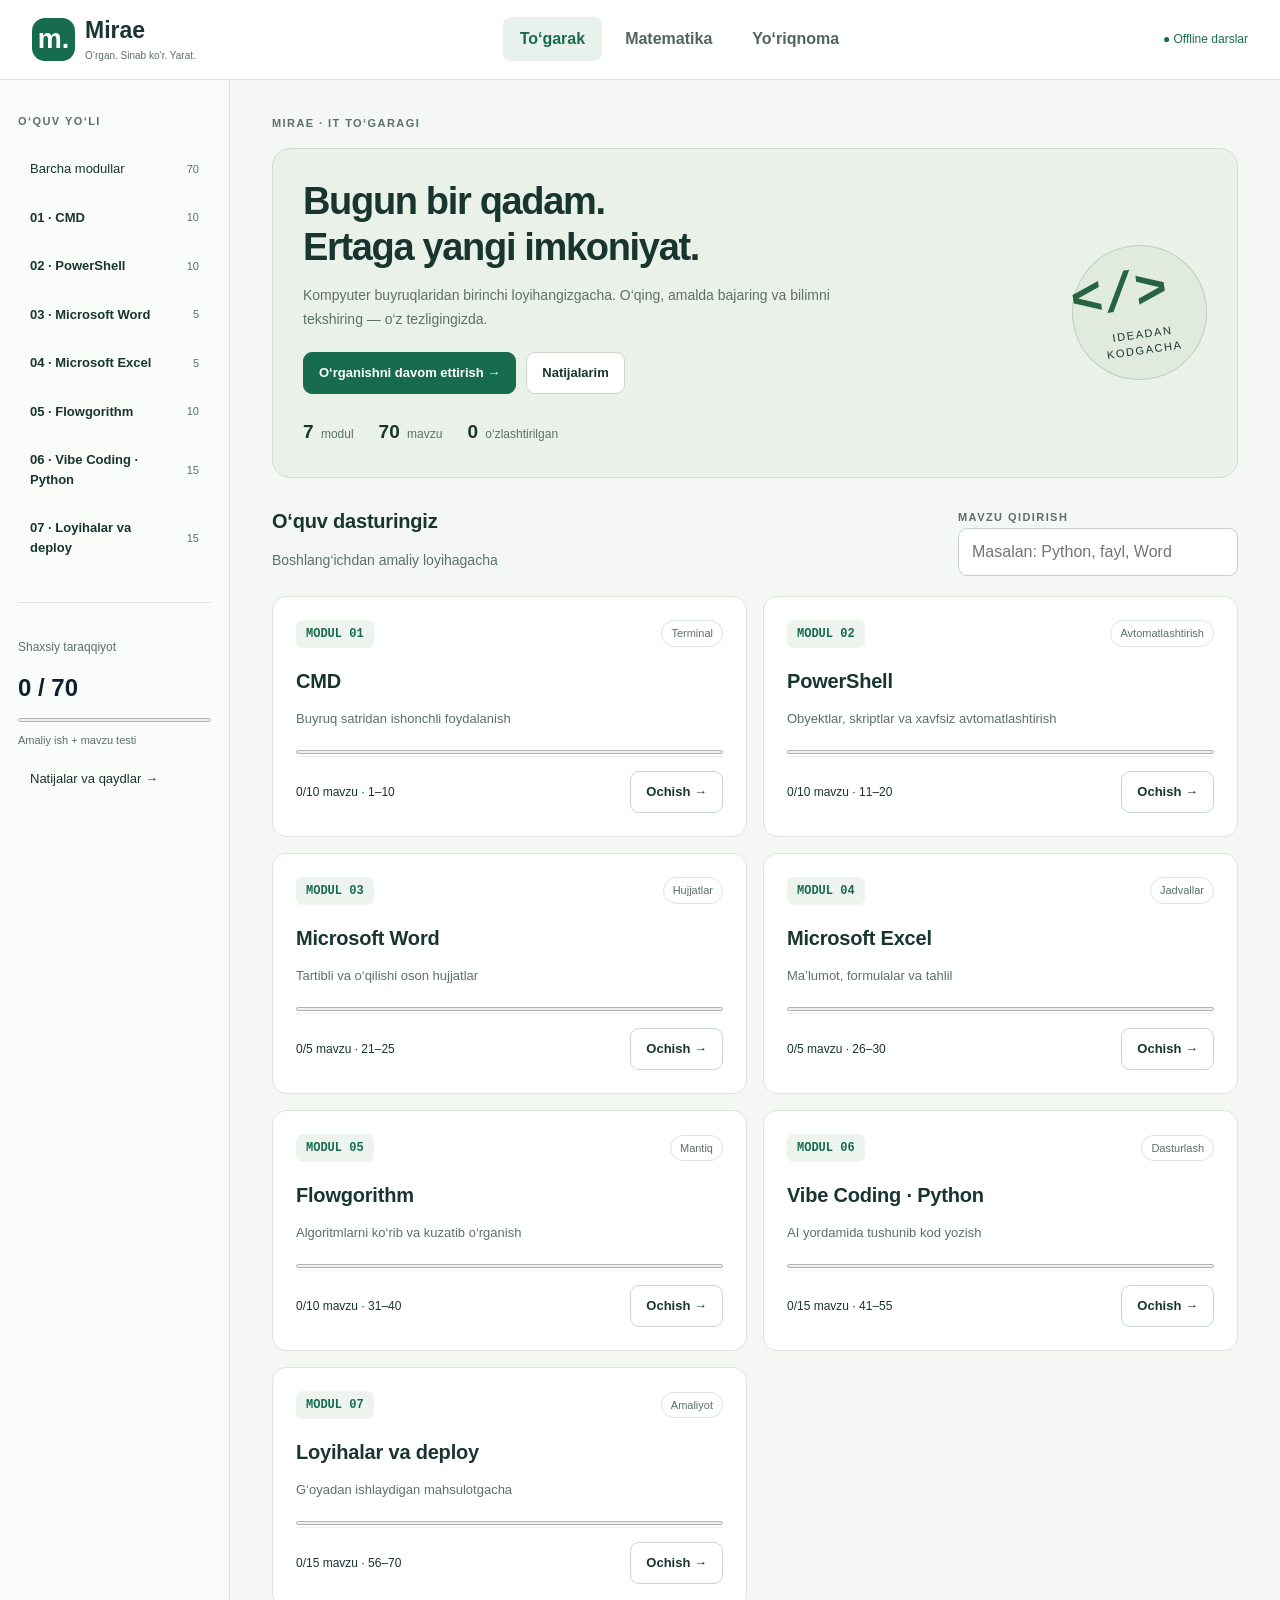
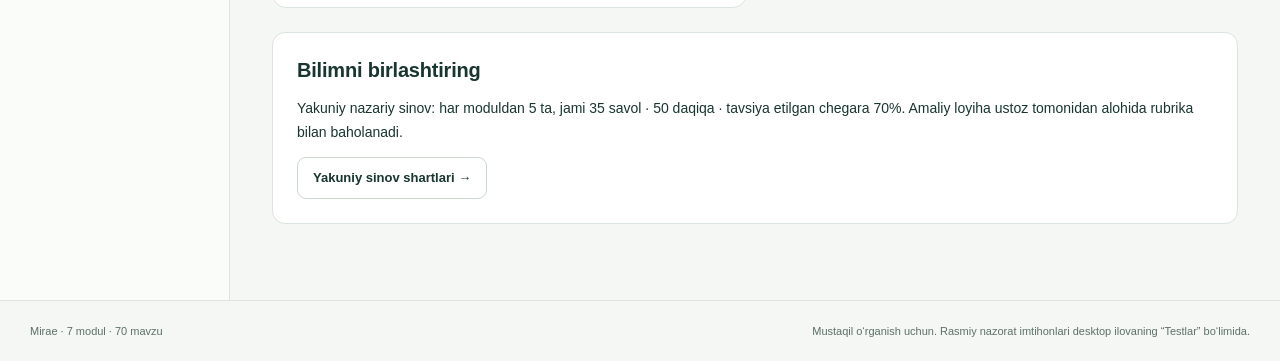
==== src/ClassroomGuard.StudentShell/Learning/index.html @ 26e85088 "Initial import of ClassroomGuard (Togarak full source) + Windows CI build - .NET 8 solution: Agent (" ====
<!DOCTYPE html>
<html lang="uz">
<head>
<meta charset="UTF-8">
<meta name="viewport" content="width=device-width, initial-scale=1.0">
<title>Mirae · To‘garak va matematika</title>



<style>
:root{
  --canvas:#eaeef4; --panel:#ffffff; --ink:#0f1f33; --ink-soft:#43566e; --ink-faint:#8595a8;
  --line:#dbe2ec; --line-strong:#c3cddb;
  --primary:#2b5cff; --primary-ink:#1c46cc; --primary-tint:#eaf0ff;
  --code:#0d9488; --code-tint:#e6f7f5;
  --ok:#12a150; --ok-tint:#e5f7ec; --bad:#e5484d; --bad-tint:#fdecec;
  --warn:#e0900a; --flag:#f5a623;
  --radius:16px; --radius-sm:10px;
  --shadow:0 1px 2px rgba(15,31,51,.05),0 8px 28px rgba(15,31,51,.07);
  --shadow-lift:0 12px 40px rgba(15,31,51,.14);
}
*{box-sizing:border-box}
html,body{margin:0;padding:0}
body{
  background:radial-gradient(1200px 500px at 88% -8%,#f4f7ff 0,transparent 60%),var(--canvas);
  color:var(--ink); font-family:'Inter',system-ui,-apple-system,sans-serif;
  font-size:16px; line-height:1.5; -webkit-font-smoothing:antialiased; min-height:100vh;
}
.mono{font-family:'IBM Plex Mono',ui-monospace,monospace}
h1,h2,h3{font-family:'Space Grotesk','Inter',sans-serif;margin:0;letter-spacing:-.01em}
button{font-family:inherit;cursor:pointer;border:none;background:none}
button:focus-visible,input:focus-visible,[tabindex]:focus-visible{outline:3px solid var(--primary);outline-offset:2px;border-radius:6px}
.screen{display:none}
.screen.active{display:block;animation:rise .4s ease}
@keyframes rise{from{opacity:0;transform:translateY(10px)}to{opacity:1;transform:none}}
@media (prefers-reduced-motion:reduce){*{animation:none!important;transition:none!important}}

.frac{display:inline-flex;flex-direction:column;align-items:center;vertical-align:middle;margin:0 3px;font-family:'IBM Plex Mono',ui-monospace,monospace;font-weight:600;line-height:1.05;font-size:1.05em}
.frac .num,.frac .den{padding:1px 6px;text-align:center;min-width:1.2em}
.frac .bar{display:block;width:100%;height:2px;background:currentColor;border-radius:1px;margin:1px 0}
.mixed{display:inline-flex;align-items:center;gap:3px;vertical-align:middle;margin:0 2px;font-family:'IBM Plex Mono',ui-monospace,monospace;font-weight:600}
.mixed .whole{font-size:1.15em;line-height:1;padding-bottom:2px}
.mixed .frac{font-size:0.92em;margin:0}
.qbody .frac,.opt .frac,.rev-q .frac,.tagans .frac{color:var(--ink)}
.opt .frac{font-size:1.08em}
.qbody{font-size:17.5px;line-height:1.75}
.qbody p{margin:0 0 14px}

.info-wrap{min-height:100vh;display:grid;place-items:center;padding:28px 20px}
.info-card{width:min(560px,100%);background:var(--panel);border:1px solid var(--line);border-radius:var(--radius);box-shadow:var(--shadow);overflow:hidden}
.info-top{padding:30px 34px 22px;border-bottom:1px solid var(--line);position:relative;background:linear-gradient(180deg,#fbfcff,#fff)}
.brandline{display:flex;align-items:center;gap:10px;color:var(--code);font-weight:600;font-size:12.5px;letter-spacing:.14em;text-transform:uppercase;margin-bottom:14px}
.dot{width:9px;height:9px;border-radius:50%;background:var(--ok);box-shadow:0 0 0 4px var(--ok-tint);animation:pulse 2.4s infinite}
@keyframes pulse{0%,100%{opacity:1}50%{opacity:.45}}
.info-top h1{font-size:26px;line-height:1.2}
.info-top p{color:var(--ink-soft);margin:.5rem 0 0;font-size:15px}
.bitstrip{position:absolute;right:22px;top:26px;font-size:11px;color:var(--line-strong);letter-spacing:.18em;transform:rotate(90deg);transform-origin:right top}
.info-body{padding:26px 34px 32px}
.rules{display:grid;grid-template-columns:1fr 1fr;gap:12px;margin-bottom:26px}
.rule{background:#f7f9fc;border:1px solid var(--line);border-radius:var(--radius-sm);padding:12px 14px}
.rule b{display:block;font-family:'Space Grotesk';font-size:20px;line-height:1.1}
.rule span{font-size:12.5px;color:var(--ink-soft)}
.field{margin-bottom:16px}
.field label{display:block;font-size:13px;font-weight:600;color:var(--ink-soft);margin-bottom:7px}
.field input{width:100%;padding:13px 15px;border:1.5px solid var(--line-strong);border-radius:var(--radius-sm);font-size:16px;color:var(--ink);background:#fff;transition:border-color .15s,box-shadow .15s}
.field input:focus{border-color:var(--primary);box-shadow:0 0 0 4px var(--primary-tint);outline:none}
.field.two{display:grid;grid-template-columns:1fr 1fr;gap:14px}
.err{color:var(--bad);font-size:13px;margin:2px 0 10px;min-height:0}
.btn{display:inline-flex;align-items:center;justify-content:center;gap:9px;font-weight:600;font-size:16px;padding:14px 22px;border-radius:var(--radius-sm);transition:transform .14s cubic-bezier(.22,1,.36,1),box-shadow .22s ease,background .2s ease,border-color .2s ease,color .2s ease}
.btn:hover{transform:translateY(-1.5px)}
.btn:active{transform:translateY(0) scale(.985)}
.btn-primary{background:var(--primary);color:#fff;width:100%;box-shadow:0 8px 20px rgba(43,92,255,.28)}
.btn-primary:hover{background:var(--primary-ink)}
.btn-ghost{background:#fff;border:1.5px solid var(--line-strong);color:var(--ink)}
.btn-ghost:hover{border-color:var(--primary);color:var(--primary)}
.btn-ok{background:var(--ok);color:#fff}
.btn-ok:hover{filter:brightness(.95)}

.exam-head{position:sticky;top:0;z-index:40;background:rgba(255,255,255,.86);backdrop-filter:blur(12px);border-bottom:1px solid var(--line);padding:11px 22px;display:flex;align-items:center;gap:18px;flex-wrap:wrap}
.station{display:flex;align-items:center;gap:11px}
.station-badge{font-family:'Space Grotesk';font-weight:700;font-size:15px;color:var(--ink);background:#fff;border:1.5px solid var(--line-strong);border-radius:10px;padding:6px 11px;letter-spacing:.02em}
.station-badge small{display:block;font-size:9px;letter-spacing:.16em;color:var(--ink-faint);font-weight:600}
.head-title{font-size:14.5px;font-weight:700}
.head-title small{display:block;font-weight:500;color:var(--ink-faint);font-size:11.5px;letter-spacing:.04em}
.head-spacer{flex:1}
.cand{text-align:right;font-size:13px;line-height:1.25}
.cand b{font-size:14px}
.cand span{color:var(--ink-faint);font-size:11.5px}
.timer{display:flex;align-items:center;gap:9px;background:#fff;border:1.5px solid var(--line-strong);padding:8px 14px;border-radius:10px;font-family:'IBM Plex Mono';font-weight:600;font-size:18px;letter-spacing:.02em;min-width:118px;justify-content:center}
.timer svg{width:16px;height:16px}
.timer.warn{border-color:var(--warn);color:var(--warn);background:#fffaf0}
.timer.crit{border-color:var(--bad);color:var(--bad);background:var(--bad-tint);animation:blink 1s steps(2) infinite}
@keyframes blink{50%{opacity:.6}}

.exam-main{max-width:1180px;margin:0 auto;padding:22px;display:grid;grid-template-columns:minmax(200px, 230px) minmax(0, 1fr);gap:20px;align-items:start}
.palette{position:sticky;top:78px;background:var(--panel);border:1px solid var(--line);border-radius:var(--radius);box-shadow:var(--shadow);padding:14px;max-height:calc(100vh - 100px);overflow-y:auto;overflow-x:hidden;z-index:5;min-width:0;width:100%;box-sizing:border-box}
.palette h3{font-size:12px;text-transform:uppercase;letter-spacing:.12em;color:var(--ink-faint);margin-bottom:12px}
.palette-grab{display:none}
.palette-head{display:none}
.pal-close{display:none}
.pal-backdrop{position:fixed;inset:0;z-index:58;background:rgba(15,31,51,.42);opacity:0;pointer-events:none;transition:opacity .28s ease}
.pal-backdrop.show{opacity:1;pointer-events:auto}
.progress{height:7px;background:#eef2f8;border-radius:6px;overflow:hidden;margin-bottom:6px}
.progress i{display:block;height:100%;background:linear-gradient(90deg,var(--primary),#5b82ff);width:0;border-radius:6px;transition:width .35s}
.progress-lbl{font-size:12px;color:var(--ink-soft);margin-bottom:14px;display:flex;justify-content:space-between}
.pgrid{display:grid;grid-template-columns:repeat(5,1fr);gap:5px;width:100%}
.pcell{aspect-ratio:1;border-radius:7px;border:1.5px solid var(--line-strong);background:#fff;font-family:'IBM Plex Mono';font-weight:600;font-size:11px;color:var(--ink-soft);position:relative;display:grid;place-items:center;min-width:0;transition:transform .18s cubic-bezier(.34,1.56,.64,1),background .18s ease,border-color .18s ease,color .18s ease,box-shadow .18s ease}
.pcell:hover{border-color:var(--primary);color:var(--primary)}
.pcell.answered{background:var(--primary);border-color:var(--primary);color:#fff}
.pcell.current{box-shadow:0 0 0 3px var(--primary-tint);border-color:var(--primary);transform:scale(1.06)}
.pcell.flagged::after{content:"";position:absolute;top:-3px;right:-3px;width:10px;height:10px;background:var(--flag);border:2px solid #fff;border-radius:50%}
.legend{margin-top:14px;display:grid;gap:7px;font-size:12px;color:var(--ink-soft)}
.legend div{display:flex;align-items:center;gap:8px}
.sw{width:15px;height:15px;border-radius:5px;border:1.5px solid var(--line-strong);flex:none}
.sw.a{background:var(--primary);border-color:var(--primary)}
.sw.f{background:#fff;position:relative}
.sw.f::after{content:"";position:absolute;top:-3px;right:-3px;width:8px;height:8px;background:var(--flag);border:2px solid #fff;border-radius:50%}

.qcard{background:var(--panel);border:1px solid var(--line);border-radius:var(--radius);box-shadow:var(--shadow);padding:28px 30px;min-height:60vh;display:flex;flex-direction:column;min-width:0;overflow:hidden;position:relative;z-index:1}
.qtop{display:flex;align-items:center;gap:12px;margin-bottom:18px;flex-wrap:wrap}
.qnum{font-family:'Space Grotesk';font-weight:700;font-size:15px;color:var(--ink)}
.tur-tag{font-size:11.5px;font-weight:600;letter-spacing:.03em;color:var(--code);background:var(--code-tint);padding:5px 11px;border-radius:20px}
.flagbtn{margin-left:auto;font-size:13px;font-weight:600;color:var(--ink-soft);border:1.5px solid var(--line-strong);border-radius:8px;padding:7px 13px;display:flex;align-items:center;gap:7px}
.flagbtn:hover{border-color:var(--flag);color:var(--warn)}
.flagbtn.on{background:#fff8ec;border-color:var(--flag);color:var(--warn)}
.qbody{font-size:17.5px;line-height:1.75;color:var(--ink);margin-bottom:8px;word-wrap:break-word;overflow-wrap:anywhere}
.opts{display:grid;gap:12px;margin-top:20px;min-width:0;width:100%}
.opt{display:flex;align-items:center;gap:15px;text-align:left;width:100%;position:relative;background:#fff;border:1.5px solid var(--line-strong);border-radius:var(--radius-sm);padding:15px 18px;font-size:16px;color:var(--ink);transition:border-color .18s ease,background .18s ease,box-shadow .18s ease,transform .12s cubic-bezier(.22,1,.36,1)}
.opt:hover{border-color:var(--primary);background:var(--primary-tint);transform:translateY(-1px)}
.opt:active{transform:translateY(0) scale(.995)}
.opt .key{width:34px;height:34px;flex:none;border-radius:9px;border:1.5px solid var(--line-strong);display:grid;place-items:center;font-family:'Space Grotesk';font-weight:700;font-size:15px;color:var(--ink-soft);transition:.18s cubic-bezier(.22,1,.36,1)}
.opt.sel{border-color:var(--primary);background:var(--primary-tint);box-shadow:0 0 0 1px var(--primary),0 6px 18px rgba(43,92,255,.14)}
.opt.sel .key{background:var(--primary);border-color:var(--primary);color:#fff;transform:scale(1.05)}
.opt .otxt{flex:1;display:flex;align-items:center;gap:4px;flex-wrap:wrap;font-weight:500}
.opt .check{margin-left:auto;width:24px;height:24px;flex:none;border-radius:50%;border:2px solid var(--line-strong);display:grid;place-items:center;color:#fff;opacity:0;transform:scale(.5);transition:.22s cubic-bezier(.34,1.56,.64,1)}
.opt .check svg{width:13px;height:13px;stroke-dasharray:20;stroke-dashoffset:20;transition:stroke-dashoffset .3s .05s ease}
.opt.sel .check{opacity:1;transform:scale(1);background:var(--primary);border-color:var(--primary)}
.opt.sel .check svg{stroke-dashoffset:0}
.opt.correct{border-color:var(--ok)!important;background:var(--ok-tint)!important;box-shadow:0 0 0 1px var(--ok)}
.opt.correct .key{background:var(--ok)!important;border-color:var(--ok)!important;color:#fff}
.opt.correct .check{opacity:1;transform:scale(1);background:var(--ok);border-color:var(--ok)}
.opt.wrong{border-color:var(--bad)!important;background:var(--bad-tint)!important;box-shadow:0 0 0 1px var(--bad)}
.opt.wrong .key{background:var(--bad)!important;border-color:var(--bad)!important;color:#fff}
.opt.wrong .check{opacity:1;transform:scale(1);background:var(--bad);border-color:var(--bad)}
.opt.locked{pointer-events:none;cursor:default}
.feedback-box{margin-top:14px;padding:12px 14px;border-radius:10px;font-size:14px;line-height:1.5;display:none}
.feedback-box.show{display:block}
.feedback-box.ok{background:var(--ok-tint);color:var(--ok);border:1px solid #b7e4c7}
.feedback-box.bad{background:var(--bad-tint);color:var(--bad);border:1px solid #f5c2c7}
@keyframes pop{0%{transform:scale(1)}45%{transform:scale(1.22)}100%{transform:scale(1)}}
.pcell.pop{animation:pop .32s cubic-bezier(.34,1.56,.64,1)}

.qnav{margin-top:auto;padding-top:24px;display:flex;gap:12px;align-items:center}
.qnav .btn{padding:12px 20px}
.qnav .spacer{flex:1}

.result-wrap{max-width:900px;margin:0 auto;padding:34px 22px 70px}
.res-hero{background:var(--panel);border:1px solid var(--line);border-radius:var(--radius);box-shadow:var(--shadow);padding:34px;display:grid;grid-template-columns:auto 1fr;gap:30px;align-items:center;margin-bottom:22px}
.ring{--p:0;width:150px;height:150px;border-radius:50%;flex:none;display:grid;place-items:center;background:conic-gradient(var(--ring-c) calc(var(--p)*1%),#eef2f8 0)}
.ring .inner{width:118px;height:118px;border-radius:50%;background:#fff;display:grid;place-items:center;text-align:center}
.ring .pct{font-family:'Space Grotesk';font-weight:700;font-size:34px;line-height:1}
.ring .pl{font-size:11px;color:var(--ink-faint);letter-spacing:.1em;text-transform:uppercase}
.res-meta h2{font-size:26px;margin-bottom:4px}
.res-meta .sub{color:var(--ink-soft);margin-bottom:16px}
.res-stats{display:grid;grid-template-columns:repeat(4,1fr);gap:12px}
.stat{background:#f7f9fc;border:1px solid var(--line);border-radius:12px;padding:12px 14px}
.stat b{display:block;font-family:'Space Grotesk';font-size:22px}
.stat span{font-size:12px;color:var(--ink-soft)}
.baho{display:inline-block;font-weight:700;padding:5px 14px;border-radius:20px;font-size:14px;margin-top:2px}

.tahlil-head{display:flex;align-items:center;gap:14px;margin:26px 4px 14px;flex-wrap:wrap}
.tahlil-head h3{font-size:19px}
.filters{margin-left:auto;display:flex;gap:8px}
.filters button{font-size:13px;font-weight:600;color:var(--ink-soft);border:1.5px solid var(--line-strong);border-radius:20px;padding:7px 15px}
.filters button.on{background:var(--ink);color:#fff;border-color:var(--ink)}
.review{display:grid;gap:12px}
.rev{background:var(--panel);border:1px solid var(--line);border-left:5px solid var(--line);border-radius:12px;padding:16px 18px;box-shadow:var(--shadow)}
.rev.correct{border-left-color:var(--ok)}
.rev.wrong{border-left-color:var(--bad)}
.rev.skipped{border-left-color:var(--ink-faint)}
.rev-top{display:flex;align-items:center;gap:10px;margin-bottom:9px;flex-wrap:wrap}
.rev-n{font-family:'Space Grotesk';font-weight:700;font-size:14px}
.rev-badge{font-size:11.5px;font-weight:700;padding:4px 10px;border-radius:16px}
.rev-badge.c{background:var(--ok-tint);color:var(--ok)}
.rev-badge.w{background:var(--bad-tint);color:var(--bad)}
.rev-badge.s{background:#eef2f8;color:var(--ink-soft)}
.rev-q{font-size:15px;color:var(--ink);margin-bottom:10px;line-height:1.65}
.rev-ans{display:flex;flex-wrap:wrap;gap:8px;margin-bottom:10px;font-size:13.5px}
.tagans{padding:5px 11px;border-radius:8px;font-weight:600;display:inline-flex;align-items:center;gap:4px}
.tagans.you{background:#f1f4f9;color:var(--ink-soft)}
.tagans.you.bad{background:var(--bad-tint);color:var(--bad)}
.tagans.right{background:var(--ok-tint);color:var(--ok)}
.rev-exp{font-size:13.5px;color:var(--ink-soft);background:#f7f9fc;border-radius:10px;padding:11px 13px;line-height:1.55}
.rev-exp b{color:var(--ink)}

.modal{position:fixed;inset:0;z-index:80;background:rgba(15,31,51,.4);display:none;place-items:center;padding:20px;backdrop-filter:blur(3px)}
.modal.show{display:grid;animation:rise .25s ease}
.modal-card{background:#fff;border-radius:var(--radius);box-shadow:var(--shadow-lift);padding:28px;width:min(440px,100%);text-align:center}
.modal-card h3{font-size:21px;margin-bottom:8px}
.modal-card p{color:var(--ink-soft);margin-bottom:22px}
.modal-card .row{display:flex;gap:12px}
.modal-card .row .btn{flex:1}
.warn-num{color:var(--warn);font-weight:700}

.palette-toggle{display:none}
@media(max-width:860px){
  .exam-main{grid-template-columns:1fr;padding:14px}
  .palette{position:fixed;left:0;right:0;bottom:0;top:auto;border-radius:22px 22px 0 0;max-height:76vh;overflow:auto;transform:translateY(105%);transition:transform .34s cubic-bezier(.22,1,.36,1);z-index:60;box-shadow:var(--shadow-lift);padding-top:6px}
  .palette.open{transform:none}
  .palette .palette-grab{display:block;width:44px;height:5px;border-radius:3px;background:var(--line-strong);margin:8px auto 4px;cursor:grab}
  .palette .palette-head{display:flex;align-items:center;justify-content:space-between;position:sticky;top:0;background:var(--panel);padding-bottom:8px;z-index:2}
  .palette .palette-head h3{margin:0}
  .palette .pal-close{display:grid;place-items:center;width:34px;height:34px;border-radius:9px;border:1.5px solid var(--line-strong);color:var(--ink-soft);background:#fff}
  .palette .pal-close:active{transform:scale(.92)}
  .palette-toggle{display:flex;position:fixed;bottom:16px;right:16px;z-index:55;background:var(--ink);color:#fff;border-radius:50px;padding:13px 20px;font-weight:600;font-size:14px;gap:9px;box-shadow:var(--shadow-lift);transition:transform .2s,opacity .2s}
  .palette-toggle:active{transform:scale(.95)}
  .pgrid{grid-template-columns:repeat(5,1fr)}
  .res-hero{grid-template-columns:1fr;text-align:center;justify-items:center}
  .res-stats{grid-template-columns:repeat(2,1fr);width:100%}
  .rules{grid-template-columns:1fr 1fr}
  .cand{display:none}
}
@media(max-width:520px){
  .qcard{padding:20px 17px}.info-body,.info-top{padding-left:22px;padding-right:22px}
  .field.two{grid-template-columns:1fr}.pgrid{grid-template-columns:repeat(5,1fr)}
  .head-title small{display:none}
}
</style>
</head>
<body>
<a class="c-skip" href="#c-main">Asosiy mazmunga o‘tish</a>
<header class="c-top"><a href="#home" class="c-brand"><span class="c-logo">m.</span><span>Mirae<small>O‘rgan. Sinab ko‘r. Yarat.</small></span></a><nav aria-label="Asosiy"><button data-global="club" class="c-tab active">To‘garak</button><button data-global="math" class="c-tab">Matematika</button><button data-global="guide" class="c-tab">Yo‘riqnoma</button></nav><span class="c-offline">● Offline darslar</span></header>
<div id="club"><div class="c-shell"><aside class="c-sidebar"><p class="c-eyebrow">O‘QUV YO‘LI</p><button class="c-side-btn" data-go="home">Barcha modullar <span>70</span></button><div id="c-modules"></div><div class="c-side-bottom"><p>Shaxsiy taraqqiyot</p><strong id="c-progress-count">0 / 70</strong><progress id="c-progress" max="70" value="0" aria-label="O‘zlashtirilgan mavzular"></progress><small>Amaliy ish + mavzu testi</small><button class="c-side-btn" data-go="results">Natijalar va qaydlar →</button></div></aside><main id="c-main" tabindex="-1"><div id="c-storage" class="c-notice" hidden role="status"></div><div id="c-resume"></div><div id="c-view"></div></main></div><footer class="c-footer">Mirae · 7 modul · 70 mavzu <span>Mustaqil o‘rganish uchun. Rasmiy nazorat imtihonlari desktop ilovaning “Testlar” bo‘limida.</span></footer></div>
<div id="c-toast" role="status" aria-live="polite"></div>
<dialog id="c-dialog"><form method="dialog"><h2 id="c-dialog-title"></h2><p id="c-dialog-text"></p><div id="c-dialog-fields"></div><div class="c-actions"><button value="cancel" class="c-btn">Bekor qilish</button><button value="ok" class="c-btn primary" id="c-dialog-confirm">Tasdiqlash</button></div></form></dialog>

<div id="math-app" hidden>

<section id="screen-info" class="screen active">
  <div class="info-wrap">
    <div class="info-card">
      <div class="info-top">
        <div class="bitstrip mono">DTM</div>
        <div class="brandline"><span class="dot"></span> Mirae o'quv markazi · DTM majburiy</div>
        <h1>Ifodalarni shakl almashtirish</h1>
        <p>O‘xshash qo‘shiluvchilarni ixchamlash, qavslarni ochish va ifodalarni soddalashtirish. 10 ta savol · 30 daqiqa. Mashq rejimi: har tanlovdan keyin izoh ko‘rsatiladi; javob qayta tanlanmaydi.</p>
      </div>
      <div class="info-body">
        <div class="rules">
          <div class="rule"><b>10</b><span>ta savol (A–D)</span></div>
          <div class="rule"><b>30:00</b><span>daqiqa vaqt</span></div>
          <div class="rule"><b>4</b><span>variant</span></div>
          <div class="rule"><b>1</b><span>to‘g‘ri javob</span></div>
        </div>
        <div class="field two">
          <div>
            <label for="in-name">Ism</label>
            <input id="in-name" type="text" autocomplete="given-name" placeholder="Masalan: Alisher">
          </div>
          <div>
            <label for="in-sur">Familiya</label>
            <input id="in-sur" type="text" autocomplete="family-name" placeholder="Masalan: Navoiy">
          </div>
        </div>
        <div class="field">
          <label for="in-group">Guruh / sinf (ixtiyoriy)</label>
          <input id="in-group" type="text" placeholder="Masalan: 11-A">
        </div>
        <div class="err" id="info-err"></div>
        <button class="btn btn-primary" id="start-btn">
          Testni boshlash
          <svg width="18" height="18" viewBox="0 0 24 24" fill="none"><path d="M5 12h14M13 6l6 6-6 6" stroke="currentColor" stroke-width="2.2" stroke-linecap="round" stroke-linejoin="round"/></svg>
        </button>
      </div>
    </div>
  </div>
</section>

<section id="screen-exam" class="screen">
  <header class="exam-head">
    <div class="station">
      <div class="station-badge"><small>STANSIYA</small><span id="station-no">158</span></div>
    </div>
    <div class="head-title">Mirae · DTM Majburiy<small>Ifodalarni shakl almashtirish · 10 savol</small></div>
    <div class="head-spacer"></div>
    <div class="cand"><b id="cand-name">—</b><br><span id="cand-group"></span></div>
    <div class="timer" id="timer">
      <svg viewBox="0 0 24 24" fill="none"><circle cx="12" cy="13" r="8" stroke="currentColor" stroke-width="2"/><path d="M12 9v4l2.5 2M9 2h6" stroke="currentColor" stroke-width="2" stroke-linecap="round"/></svg>
      <span id="timer-txt">30:00</span>
    </div>
    <button class="btn btn-ok" id="finish-btn">Yakunlash</button>
  </header>

  <div class="exam-main">
    <aside class="palette" id="palette">
      <div class="palette-grab" id="pal-grab"></div>
      <div class="palette-head">
        <h3>Savollar xaritasi</h3>
        <button class="pal-close" id="pal-close" aria-label="Xaritani yopish">
          <svg width="16" height="16" viewBox="0 0 24 24" fill="none"><path d="M6 6l12 12M18 6L6 18" stroke="currentColor" stroke-width="2.2" stroke-linecap="round"/></svg>
        </button>
      </div>
      <div class="progress"><i id="prog-bar"></i></div>
      <div class="progress-lbl"><span id="prog-answered">0 ta belgilandi</span><span id="prog-total"></span></div>
      <div class="pgrid" id="pgrid"></div>
      <div class="legend">
        <div><span class="sw a"></span> Javob belgilangan</div>
        <div><span class="sw"></span> Belgilanmagan</div>
        <div><span class="sw f"></span> Keyinroq qaytish</div>
      </div>
    </aside>

    <main class="qcard">
      <div class="qtop">
        <span class="qnum" id="q-num">1-savol</span>
        <span class="tur-tag" id="q-tur">Ifodalar</span>
        <button class="flagbtn" id="flag-btn">
          <svg width="15" height="15" viewBox="0 0 24 24" fill="none"><path d="M5 21V4m0 0h11l-2 4 2 4H5" stroke="currentColor" stroke-width="2" stroke-linecap="round" stroke-linejoin="round"/></svg>
          Belgilab qo‘yish
        </button>
      </div>
      <div class="qbody" id="q-body"></div>
      <div class="opts" id="q-opts"></div>
      <div class="qnav">
        <button class="btn btn-ghost" id="prev-btn">← Oldingi</button>
        <div class="spacer"></div>
        <button class="btn btn-primary" id="next-btn" style="width:auto">Keyingi →</button>
      </div>
    </main>
  </div>

  <div class="pal-backdrop" id="pal-backdrop"></div>
  <button class="palette-toggle" id="pal-toggle">
    <svg width="16" height="16" viewBox="0 0 24 24" fill="none"><path d="M4 6h16M4 12h16M4 18h16" stroke="currentColor" stroke-width="2" stroke-linecap="round"/></svg>
    Xarita
  </button>
</section>

<section id="screen-result" class="screen">
  <div class="result-wrap">
    <div class="res-hero">
      <div class="ring" id="res-ring"><div class="inner"><div><div class="pct" id="res-pct">0%</div><div class="pl">natija</div></div></div></div>
      <div class="res-meta">
        <h2 id="res-title">Test yakunlandi</h2>
        <div class="sub" id="res-sub">—</div>
        <span class="baho" id="res-baho">—</span>
        <div class="res-stats" style="margin-top:16px">
          <div class="stat"><b id="s-correct">0</b><span>To‘g‘ri</span></div>
          <div class="stat"><b id="s-wrong">0</b><span>Xato</span></div>
          <div class="stat"><b id="s-skip">0</b><span>Belgilanmagan</span></div>
          <div class="stat"><b id="s-time">0:00</b><span>Sarflangan vaqt</span></div>
        </div>
      </div>
    </div>

    <div class="tahlil-head">
      <h3>Natijalar tahlili</h3>
      <div class="filters">
        <button class="on" data-f="all">Barchasi</button>
        <button data-f="wrong">Faqat xatolar</button>
        <button data-f="correct">To‘g‘rilari</button>
      </div>
    </div>
    <div class="review" id="review"></div>

    <div style="margin-top:28px;display:flex;gap:12px;flex-wrap:wrap">
      <button class="btn btn-primary" id="restart-btn" style="width:auto">Yangi test topshirish</button>
      <button class="btn btn-ghost" id="print-btn">Natijani chop etish</button>
    </div>
  </div>
</section>

<div class="modal" id="finish-modal">
  <div class="modal-card">
    <h3>Testni yakunlaysizmi?</h3>
    <p id="finish-modal-txt">Javob belgilanmagan savollar bor.</p>
    <div class="row">
      <button class="btn btn-ghost" id="fm-cancel">Davom etish</button>
      <button class="btn btn-ok" id="fm-confirm">Ha, yakunlash</button>
    </div>
  </div>
</div>

<script>
function fracHTML(num, den){
  return `<span class="frac"><span class="num">${num}</span><span class="bar"></span><span class="den">${den}</span></span>`;
}
function mixedHTML(whole, num, den){
  return `<span class="mixed"><span class="whole">${whole}</span>${fracHTML(num, den)}</span>`;
}
function renderMath(text){
  if(!text) return '';
  let s = String(text);
  s = s.replace(/(\d+)\s+(\d+)\/(\d+)/g, (_,w,n,d) => mixedHTML(w,n,d));
  s = s.replace(/(\d+)\/(\d+)/g, (_,n,d) => fracHTML(n,d));
  return s;
}

const BANK = [
  // 1. O'xshash qo'shiluvchilarni ixchamlash
  {id:1, prompt:"5a + 27a − a ifodasini ixchamlang.", options:[{label:"A",text:"31a"},{label:"B",text:"32a"},{label:"C",text:"33a"},{label:"D",text:"30a"}], correct:"A", explain:"5a + 27a − a = (5+27−1)a = 31a."},
  {id:2, prompt:"12b − 17b − b ifodasini ixchamlang.", options:[{label:"A",text:"−6b"},{label:"B",text:"−5b"},{label:"C",text:"6b"},{label:"D",text:"−29b"}], correct:"A", explain:"12b − 17b − b = (12−17−1)b = −6b."},
  {id:3, prompt:"6x − 14 − 13x + 26 ifodasini ixchamlang.", options:[{label:"A",text:"−7x + 12"},{label:"B",text:"−7x − 12"},{label:"C",text:"7x + 12"},{label:"D",text:"−19x + 40"}], correct:"A", explain:"(6x − 13x) + (−14 + 26) = −7x + 12."},
  {id:4, prompt:"8y − y + 17 − 10y ifodasini ixchamlang.", options:[{label:"A",text:"−3y + 17"},{label:"B",text:"−2y + 17"},{label:"C",text:"3y + 17"},{label:"D",text:"−19y + 17"}], correct:"A", explain:"(8y − y − 10y) + 17 = −3y + 17."},
  {id:5, prompt:"13a + 2a − 2a − b ifodasini ixchamlang.", options:[{label:"A",text:"13a − b"},{label:"B",text:"15a − b"},{label:"C",text:"13a + b"},{label:"D",text:"11a − b"}], correct:"A", explain:"13a + 2a − 2a − b = 13a − b."},
  {id:6, prompt:"−5,1a − 4b − 4,9a + b ifodasini ixchamlang.", options:[{label:"A",text:"−10a − 3b"},{label:"B",text:"−10a − 5b"},{label:"C",text:"−0,2a − 3b"},{label:"D",text:"10a − 3b"}], correct:"A", explain:"(−5,1a − 4,9a) + (−4b + b) = −10a − 3b."},
  {id:7, prompt:"41x − 58x + 6y − y ifodasini ixchamlang.", options:[{label:"A",text:"−17x + 5y"},{label:"B",text:"−17x − 5y"},{label:"C",text:"17x + 5y"},{label:"D",text:"−99x + 5y"}], correct:"A", explain:"(41x − 58x) + (6y − y) = −17x + 5y."},
  {id:8, prompt:"7,5x + y − 8,5x − 3,5y ifodasini ixchamlang.", options:[{label:"A",text:"−x − 2,5y"},{label:"B",text:"−x + 2,5y"},{label:"C",text:"x − 2,5y"},{label:"D",text:"−16x − 2,5y"}], correct:"A", explain:"(7,5x − 8,5x) + (y − 3,5y) = −x − 2,5y."},
  {id:9, prompt:"8x − 6y − 7x − 2y ifodasini ixchamlang.", options:[{label:"A",text:"x − 8y"},{label:"B",text:"x + 8y"},{label:"C",text:"15x − 8y"},{label:"D",text:"−x − 8y"}], correct:"A", explain:"(8x − 7x) + (−6y − 2y) = x − 8y."},
  {id:10, prompt:"3,5b − 2,4c − 0,6c − 0,7b ifodasini ixchamlang.", options:[{label:"A",text:"2,8b − 3c"},{label:"B",text:"2,8b − 1,8c"},{label:"C",text:"4,2b − 3c"},{label:"D",text:"2,8b + 3c"}], correct:"A", explain:"(3,5b − 0,7b) + (−2,4c − 0,6c) = 2,8b − 3c."},

  // 2. Qavslarni ochish
  {id:11, prompt:"x + (b + c + d − m) ifodasida qavslarni oching.", options:[{label:"A",text:"x + b + c + d − m"},{label:"B",text:"x − b − c − d + m"},{label:"C",text:"x + b − c − d − m"},{label:"D",text:"−x + b + c + d − m"}], correct:"A", explain:"Oldida musbat ishora bo‘lsa, qavs ichidagi ishoralar o‘zgarmaydi."},
  {id:12, prompt:"x − (b − c − d) ifodasida qavslarni oching.", options:[{label:"A",text:"x − b + c + d"},{label:"B",text:"x − b − c − d"},{label:"C",text:"x + b − c − d"},{label:"D",text:"−x − b + c + d"}], correct:"A", explain:"Oldida manfiy ishora: barcha ishoralar o‘zgaradi."},
  {id:13, prompt:"x + y − (b + c − m) ifodasida qavslarni oching.", options:[{label:"A",text:"x + y − b − c + m"},{label:"B",text:"x + y − b − c − m"},{label:"C",text:"x + y + b + c − m"},{label:"D",text:"x − y − b − c + m"}], correct:"A", explain:"Manfiy ishora oldida: ishoralar o‘zgaradi."},
  {id:14, prompt:"x + (a − b) − (c + d) ifodasida qavslarni oching.", options:[{label:"A",text:"x + a − b − c − d"},{label:"B",text:"x + a − b + c + d"},{label:"C",text:"x − a + b − c − d"},{label:"D",text:"x + a + b − c − d"}], correct:"A", explain:"Birinchi qavs musbat, ikkinchisi manfiy."},
  {id:15, prompt:"m − (a − k − b) ifodasida qavslarni oching.", options:[{label:"A",text:"m − a + k + b"},{label:"B",text:"m − a − k − b"},{label:"C",text:"m + a − k − b"},{label:"D",text:"−m − a + k + b"}], correct:"A", explain:"Manfiy ishora: ishoralar o‘zgaradi."},
  {id:16, prompt:"x + a + (m − 2) ifodasida qavslarni oching.", options:[{label:"A",text:"x + a + m − 2"},{label:"B",text:"x + a − m + 2"},{label:"C",text:"x − a + m − 2"},{label:"D",text:"x + a + m + 2"}], correct:"A", explain:"Musbat ishora: ishoralar saqlanadi."},
  {id:17, prompt:"m − (a − k − b) ifodasida qavslarni oching.", options:[{label:"A",text:"m − a + k + b"},{label:"B",text:"m − a − k − b"},{label:"C",text:"m + a + k + b"},{label:"D",text:"−m + a − k − b"}], correct:"A", explain:"Manfiy ishora oldida ishoralar o‘zgaradi."},
  {id:18, prompt:"a − (b − c) + (m + n) ifodasida qavslarni oching.", options:[{label:"A",text:"a − b + c + m + n"},{label:"B",text:"a − b − c + m + n"},{label:"C",text:"a + b − c + m + n"},{label:"D",text:"a − b + c − m − n"}], correct:"A", explain:"Birinchi qavs manfiy, ikkinchisi musbat."},
  {id:19, prompt:"(x − y) − (a − k) ifodasida qavslarni oching.", options:[{label:"A",text:"x − y − a + k"},{label:"B",text:"x − y − a − k"},{label:"C",text:"x + y − a + k"},{label:"D",text:"−x + y − a + k"}], correct:"A", explain:"Ikkinchi qavs oldida manfiy."},
  {id:20, prompt:"−(m − n + 5) ifodasida qavslarni oching.", options:[{label:"A",text:"−m + n − 5"},{label:"B",text:"−m − n − 5"},{label:"C",text:"m − n + 5"},{label:"D",text:"−m + n + 5"}], correct:"A", explain:"Oldida manfiy ishora: barcha ishoralar o‘zgaradi."},

  // 3. Ifodani soddalashtirish
  {id:21, prompt:"5 − (a − 3) ifodasini soddalashtiring.", options:[{label:"A",text:"8 − a"},{label:"B",text:"2 − a"},{label:"C",text:"5 − a − 3"},{label:"D",text:"a − 8"}], correct:"A", explain:"5 − a + 3 = 8 − a."},
  {id:22, prompt:"7 + (12 − 2b) ifodasini soddalashtiring.", options:[{label:"A",text:"19 − 2b"},{label:"B",text:"19 + 2b"},{label:"C",text:"−5 − 2b"},{label:"D",text:"5 − 2b"}], correct:"A", explain:"7 + 12 − 2b = 19 − 2b."},
  {id:23, prompt:"64 − (14 + 7x) ifodasini soddalashtiring.", options:[{label:"A",text:"50 − 7x"},{label:"B",text:"50 + 7x"},{label:"C",text:"78 − 7x"},{label:"D",text:"−50 − 7x"}], correct:"A", explain:"64 − 14 − 7x = 50 − 7x."},
  {id:24, prompt:"38 + (12 − 8p) ifodasini soddalashtiring.", options:[{label:"A",text:"50 − 8p"},{label:"B",text:"50 + 8p"},{label:"C",text:"26 − 8p"},{label:"D",text:"−50 − 8p"}], correct:"A", explain:"38 + 12 − 8p = 50 − 8p."},
  {id:25, prompt:"x + (2x + 0,5) ifodasini soddalashtiring.", options:[{label:"A",text:"3x + 0,5"},{label:"B",text:"3x − 0,5"},{label:"C",text:"x + 2,5"},{label:"D",text:"2x + 0,5"}], correct:"A", explain:"x + 2x + 0,5 = 3x + 0,5."},
  {id:26, prompt:"3x − (x − 2) ifodasini soddalashtiring.", options:[{label:"A",text:"2x + 2"},{label:"B",text:"2x − 2"},{label:"C",text:"4x − 2"},{label:"D",text:"−2x + 2"}], correct:"A", explain:"3x − x + 2 = 2x + 2."},
  {id:27, prompt:"4a − (a − 6) ifodasini soddalashtiring.", options:[{label:"A",text:"3a + 6"},{label:"B",text:"3a − 6"},{label:"C",text:"5a − 6"},{label:"D",text:"−3a + 6"}], correct:"A", explain:"4a − a + 6 = 3a + 6."},
  {id:28, prompt:"60 + (10 − 4,5b) ifodasini soddalashtiring.", options:[{label:"A",text:"70 − 4,5b"},{label:"B",text:"70 + 4,5b"},{label:"C",text:"50 − 4,5b"},{label:"D",text:"−70 − 4,5b"}], correct:"A", explain:"60 + 10 − 4,5b = 70 − 4,5b."},
  {id:29, prompt:"(5x − 1) − (2 − 8x) ifodasini soddalashtiring.", options:[{label:"A",text:"13x − 3"},{label:"B",text:"3x − 3"},{label:"C",text:"13x + 3"},{label:"D",text:"7x − 3"}], correct:"A", explain:"5x − 1 − 2 + 8x = 13x − 3."},
  {id:30, prompt:"(6 − 2x) + (15 − 3x) ifodasini soddalashtiring.", options:[{label:"A",text:"21 − 5x"},{label:"B",text:"21 + 5x"},{label:"C",text:"9 − 5x"},{label:"D",text:"−21 − 5x"}], correct:"A", explain:"6 − 2x + 15 − 3x = 21 − 5x."},

  // 4. Qavslarni ochib, o'xshashlarni ixchamlash
  {id:31, prompt:"(5x − 1) − (2 − 8x) ifodasini soddalashtiring.", options:[{label:"A",text:"13x − 3"},{label:"B",text:"3x − 3"},{label:"C",text:"7x − 1"},{label:"D",text:"13x + 1"}], correct:"A", explain:"5x − 1 − 2 + 8x = 13x − 3."},
  {id:32, prompt:"(6 − 2x) + (15 − 3x) ifodasini soddalashtiring.", options:[{label:"A",text:"21 − 5x"},{label:"B",text:"9 − 5x"},{label:"C",text:"21 + 5x"},{label:"D",text:"−21 − 5x"}], correct:"A", explain:"6+15 −2x−3x = 21 − 5x."},
  {id:33, prompt:"12 − 7x − (1 − 3x) ifodasini soddalashtiring.", options:[{label:"A",text:"11 − 4x"},{label:"B",text:"13 − 4x"},{label:"C",text:"11 − 10x"},{label:"D",text:"−11 − 4x"}], correct:"A", explain:"12 − 7x − 1 + 3x = 11 − 4x."},
  {id:34, prompt:"37 − (x − 16) + (1x − 53) ifodasini soddalashtiring.", options:[{label:"A",text:"0"},{label:"B",text:"x"},{label:"C",text:"106 − x"},{label:"D",text:"−106 + x"}], correct:"A", explain:"37 − x + 16 + x − 53 = 0."},
  {id:35, prompt:"(x − 1) + (12 − 7,5x) ifodasini soddalashtiring.", options:[{label:"A",text:"11 − 6,5x"},{label:"B",text:"13 − 6,5x"},{label:"C",text:"11 + 6,5x"},{label:"D",text:"−11 − 6,5x"}], correct:"A", explain:"x − 1 + 12 − 7,5x = 11 − 6,5x."},
  {id:36, prompt:"(2p + 1,9) − (7 − p) ifodasini soddalashtiring.", options:[{label:"A",text:"3p − 5,1"},{label:"B",text:"3p + 5,1"},{label:"C",text:"p − 5,1"},{label:"D",text:"−3p − 5,1"}], correct:"A", explain:"2p + 1,9 − 7 + p = 3p − 5,1."},
  {id:37, prompt:"3 − (0,4a) − (10 − 0,8a) ifodasini soddalashtiring.", options:[{label:"A",text:"−7 + 0,4a"},{label:"B",text:"−7 − 0,4a"},{label:"C",text:"13 − 0,4a"},{label:"D",text:"7 + 0,4a"}], correct:"A", explain:"3 − 0,4a − 10 + 0,8a = −7 + 0,4a."},
  {id:38, prompt:"4b − (4 − 2b) + (3b − 1) ifodasini soddalashtiring.", options:[{label:"A",text:"9b − 5"},{label:"B",text:"5b − 5"},{label:"C",text:"9b + 5"},{label:"D",text:"−9b − 5"}], correct:"A", explain:"4b − 4 + 2b + 3b − 1 = 9b − 5."},
  {id:39, prompt:"y − (y + 4) + (y − 4) ifodasini soddalashtiring.", options:[{label:"A",text:"y − 8"},{label:"B",text:"y"},{label:"C",text:"−y − 8"},{label:"D",text:"3y − 8"}], correct:"A", explain:"y − y − 4 + y − 4 = y − 8."},
  {id:40, prompt:"4x − (1 − 2x) + (2x − 7) ifodasini soddalashtiring.", options:[{label:"A",text:"8x − 8"},{label:"B",text:"6x − 8"},{label:"C",text:"8x + 8"},{label:"D",text:"−8x − 8"}], correct:"A", explain:"4x − 1 + 2x + 2x − 7 = 8x − 8."},

  // 5. Qiymat topish
  {id:41, prompt:"(5x − 1) − (2 − 8x) ifodasini soddalashtiring va x = 0,75 da qiymatini toping.", options:[{label:"A",text:"6,75"},{label:"B",text:"5,75"},{label:"C",text:"7,75"},{label:"D",text:"6,25"}], correct:"A", explain:"13x − 3; 13×0,75 − 3 = 9,75 − 3 = 6,75."},
  {id:42, prompt:"(6 − 2x) + (15 − 3x) ifodasini soddalashtiring va x = −0,2 da qiymatini toping.", options:[{label:"A",text:"22"},{label:"B",text:"20"},{label:"C",text:"21"},{label:"D",text:"19"}], correct:"A", explain:"21 − 5x; 21 − 5(−0,2) = 21 + 1 = 22."},
  {id:43, prompt:"12 − 7x − (1 − 3x) ifodasini soddalashtiring va x = −1,7 da qiymatini toping.", options:[{label:"A",text:"17,8"},{label:"B",text:"15,8"},{label:"C",text:"4,2"},{label:"D",text:"−17,8"}], correct:"A", explain:"11 − 4x; 11 − 4(−1,7) = 11 + 6,8 = 17,8."},
  {id:44, prompt:"37 − (x − 16) + (x − 53) ifodasini soddalashtiring va x = −0,03 da qiymatini toping.", options:[{label:"A",text:"0"},{label:"B",text:"−0,03"},{label:"C",text:"0,03"},{label:"D",text:"53"}], correct:"A", explain:"Ifoda doim 0 ga teng."},
  {id:45, prompt:"(x − 1) + (12 − 7,5x) ifodasini soddalashtiring va x = 2 da qiymatini toping.", options:[{label:"A",text:"−2"},{label:"B",text:"2"},{label:"C",text:"11"},{label:"D",text:"−11"}], correct:"A", explain:"11 − 6,5x; 11 − 6,5×2 = 11 − 13 = −2."},

  // 6. Yana soddalashtirish
  {id:46, prompt:"(x − 1) + (12 − 7,5x) ifodasini soddalashtiring.", options:[{label:"A",text:"11 − 6,5x"},{label:"B",text:"13 − 6,5x"},{label:"C",text:"11 + 6,5x"},{label:"D",text:"−11 − 6,5x"}], correct:"A", explain:"x − 1 + 12 − 7,5x = 11 − 6,5x."},
  {id:47, prompt:"(2p + 1,9) − (7 − p) ifodasini soddalashtiring.", options:[{label:"A",text:"3p − 5,1"},{label:"B",text:"p − 5,1"},{label:"C",text:"3p + 5,1"},{label:"D",text:"−3p − 5,1"}], correct:"A", explain:"2p + 1,9 − 7 + p = 3p − 5,1."},
  {id:48, prompt:"3 − (0,4a) − (10 − 0,8a) ifodasini soddalashtiring.", options:[{label:"A",text:"−7 + 0,4a"},{label:"B",text:"−7 − 0,4a"},{label:"C",text:"13 + 0,4a"},{label:"D",text:"7 − 0,4a"}], correct:"A", explain:"3 − 0,4a − 10 + 0,8a = −7 + 0,4a."},
  {id:49, prompt:"4b − (4 − 2b) + (3b − 1) ifodasini soddalashtiring.", options:[{label:"A",text:"9b − 5"},{label:"B",text:"5b − 5"},{label:"C",text:"9b + 5"},{label:"D",text:"−5b − 5"}], correct:"A", explain:"4b − 4 + 2b + 3b − 1 = 9b − 5."},
  {id:50, prompt:"y − (y + 4) + (y − 4) ifodasini soddalashtiring.", options:[{label:"A",text:"y − 8"},{label:"B",text:"y"},{label:"C",text:"−y"},{label:"D",text:"3y − 8"}], correct:"A", explain:"y − y − 4 + y − 4 = y − 8."},

  // 7. Maxsus
  {id:51, prompt:"a ning istalgan qiymatida ham 3(a + 2) − 3a ifodasining qiymati nechaga teng?", options:[{label:"A",text:"6"},{label:"B",text:"0"},{label:"C",text:"3"},{label:"D",text:"2"}], correct:"A", explain:"3a + 6 − 3a = 6. Doim 6."},
  {id:52, prompt:"5(x − 2) − 5x ifodasining qiymati qanday?", options:[{label:"A",text:"−10"},{label:"B",text:"10"},{label:"C",text:"0"},{label:"D",text:"5"}], correct:"A", explain:"5x − 10 − 5x = −10."},
  {id:53, prompt:"2(3x + 4) − 6x ifodasining qiymati qanday?", options:[{label:"A",text:"8"},{label:"B",text:"−8"},{label:"C",text:"0"},{label:"D",text:"4"}], correct:"A", explain:"6x + 8 − 6x = 8."},
  {id:54, prompt:"4(y − 1) − 4y ifodasining qiymati qanday?", options:[{label:"A",text:"−4"},{label:"B",text:"4"},{label:"C",text:"0"},{label:"D",text:"−1"}], correct:"A", explain:"4y − 4 − 4y = −4."},
  {id:55, prompt:"7(2 − x) + 7x ifodasining qiymati qanday?", options:[{label:"A",text:"14"},{label:"B",text:"−14"},{label:"C",text:"0"},{label:"D",text:"7"}], correct:"A", explain:"14 − 7x + 7x = 14."},

  // Ko'proq ixchamlash
  {id:56, prompt:"2a + 5b − 3a + 7b ifodasini ixchamlang.", options:[{label:"A",text:"−a + 12b"},{label:"B",text:"5a + 12b"},{label:"C",text:"−a − 12b"},{label:"D",text:"a + 2b"}], correct:"A", explain:"(2a − 3a) + (5b + 7b) = −a + 12b."},
  {id:57, prompt:"9m − 4n − 5m + 2n ifodasini ixchamlang.", options:[{label:"A",text:"4m − 2n"},{label:"B",text:"14m − 2n"},{label:"C",text:"4m + 2n"},{label:"D",text:"−4m − 2n"}], correct:"A", explain:"(9m − 5m) + (−4n + 2n) = 4m − 2n."},
  {id:58, prompt:"−3p + 8q + 5p − 11q ifodasini ixchamlang.", options:[{label:"A",text:"2p − 3q"},{label:"B",text:"−8p − 3q"},{label:"C",text:"2p + 3q"},{label:"D",text:"8p − 3q"}], correct:"A", explain:"(−3p + 5p) + (8q − 11q) = 2p − 3q."},
  {id:59, prompt:"6x − 2y − 9x + 5y ifodasini ixchamlang.", options:[{label:"A",text:"−3x + 3y"},{label:"B",text:"15x + 3y"},{label:"C",text:"−3x − 3y"},{label:"D",text:"3x + 3y"}], correct:"A", explain:"(6x − 9x) + (−2y + 5y) = −3x + 3y."},
  {id:60, prompt:"4c − 7d − 4c + 7d ifodasini ixchamlang.", options:[{label:"A",text:"0"},{label:"B",text:"8c"},{label:"C",text:"−14d"},{label:"D",text:"8c − 14d"}], correct:"A", explain:"Barcha hadlar yo‘qoladi."},

  // Qavslar + ixchamlash
  {id:61, prompt:"3(a + 2) − 2(a − 1) ifodasini soddalashtiring.", options:[{label:"A",text:"a + 8"},{label:"B",text:"a − 8"},{label:"C",text:"5a + 4"},{label:"D",text:"a + 4"}], correct:"A", explain:"3a + 6 − 2a + 2 = a + 8."},
  {id:62, prompt:"5(x − 3) + 2(x + 4) ifodasini soddalashtiring.", options:[{label:"A",text:"7x − 7"},{label:"B",text:"7x − 15"},{label:"C",text:"3x − 7"},{label:"D",text:"7x + 7"}], correct:"A", explain:"5x − 15 + 2x + 8 = 7x − 7."},
  {id:63, prompt:"4(2y − 1) − 3(y + 2) ifodasini soddalashtiring.", options:[{label:"A",text:"5y − 10"},{label:"B",text:"5y − 2"},{label:"C",text:"11y − 10"},{label:"D",text:"5y + 10"}], correct:"A", explain:"8y − 4 − 3y − 6 = 5y − 10."},
  {id:64, prompt:"2(3m − 5) + (m − 4) ifodasini soddalashtiring.", options:[{label:"A",text:"7m − 14"},{label:"B",text:"7m − 6"},{label:"C",text:"5m − 14"},{label:"D",text:"7m + 14"}], correct:"A", explain:"6m − 10 + m − 4 = 7m − 14."},
  {id:65, prompt:"−2(x − 4) + 3(x + 1) ifodasini soddalashtiring.", options:[{label:"A",text:"x + 11"},{label:"B",text:"x − 5"},{label:"C",text:"5x + 11"},{label:"D",text:"−x + 11"}], correct:"A", explain:"−2x + 8 + 3x + 3 = x + 11."},
  {id:66, prompt:"6(a − 1) − 4(a − 3) ifodasini soddalashtiring.", options:[{label:"A",text:"2a + 6"},{label:"B",text:"2a − 6"},{label:"C",text:"10a + 6"},{label:"D",text:"−2a + 6"}], correct:"A", explain:"6a − 6 − 4a + 12 = 2a + 6."},
  {id:67, prompt:"3(2b + 5) − 5(b − 1) ifodasini soddalashtiring.", options:[{label:"A",text:"b + 20"},{label:"B",text:"b + 10"},{label:"C",text:"11b + 20"},{label:"D",text:"−b + 20"}], correct:"A", explain:"6b + 15 − 5b + 5 = b + 20."},
  {id:68, prompt:"−3(2x − 1) + 4(x + 2) ifodasini soddalashtiring.", options:[{label:"A",text:"−2x + 11"},{label:"B",text:"−2x − 5"},{label:"C",text:"10x + 11"},{label:"D",text:"−10x + 11"}], correct:"A", explain:"−6x + 3 + 4x + 8 = −2x + 11."},
  {id:69, prompt:"5(y − 2) − 2(3y − 4) ifodasini soddalashtiring.", options:[{label:"A",text:"−y − 2"},{label:"B",text:"−y + 2"},{label:"C",text:"11y − 2"},{label:"D",text:"y − 2"}], correct:"A", explain:"5y − 10 − 6y + 8 = −y − 2."},
  {id:70, prompt:"4(3z + 1) − 3(2z − 5) ifodasini soddalashtiring.", options:[{label:"A",text:"6z + 19"},{label:"B",text:"6z − 11"},{label:"C",text:"18z + 19"},{label:"D",text:"−6z + 19"}], correct:"A", explain:"12z + 4 − 6z + 15 = 6z + 19."},

  // Qo'shimcha
  {id:71, prompt:"2(a + 3b) − (a − 5b) ifodasini soddalashtiring.", options:[{label:"A",text:"a + 11b"},{label:"B",text:"a − 11b"},{label:"C",text:"3a + 11b"},{label:"D",text:"−a + 11b"}], correct:"A", explain:"2a + 6b − a + 5b = a + 11b."},
  {id:72, prompt:"3(2x − y) + 2(x + 3y) ifodasini soddalashtiring.", options:[{label:"A",text:"8x + 3y"},{label:"B",text:"8x − 3y"},{label:"C",text:"4x + 3y"},{label:"D",text:"8x − y"}], correct:"A", explain:"6x − 3y + 2x + 6y = 8x + 3y."},
  {id:73, prompt:"−(4m − 3n) + 2(m + n) ifodasini soddalashtiring.", options:[{label:"A",text:"−2m + 5n"},{label:"B",text:"−2m − 5n"},{label:"C",text:"6m + 5n"},{label:"D",text:"−6m + 5n"}], correct:"A", explain:"−4m + 3n + 2m + 2n = −2m + 5n."},
  {id:74, prompt:"5(p − 2q) − 3(2p − q) ifodasini soddalashtiring.", options:[{label:"A",text:"−p − 7q"},{label:"B",text:"−p + 7q"},{label:"C",text:"11p − 7q"},{label:"D",text:"p − 7q"}], correct:"A", explain:"5p − 10q − 6p + 3q = −p − 7q."},
  {id:75, prompt:"4(2a − b) − (3a − 5b) ifodasini soddalashtiring.", options:[{label:"A",text:"5a + b"},{label:"B",text:"5a − b"},{label:"C",text:"11a + b"},{label:"D",text:"−5a + b"}], correct:"A", explain:"8a − 4b − 3a + 5b = 5a + b."},
  {id:76, prompt:"2(3x + 4y) − 5(x − y) ifodasini soddalashtiring.", options:[{label:"A",text:"x + 13y"},{label:"B",text:"x − 13y"},{label:"C",text:"11x + 13y"},{label:"D",text:"−x + 13y"}], correct:"A", explain:"6x + 8y − 5x + 5y = x + 13y."},
  {id:77, prompt:"−3(2c − d) + 4(c + 2d) ifodasini soddalashtiring.", options:[{label:"A",text:"−2c + 11d"},{label:"B",text:"−2c − 11d"},{label:"C",text:"10c + 11d"},{label:"D",text:"−10c + 11d"}], correct:"A", explain:"−6c + 3d + 4c + 8d = −2c + 11d."},
  {id:78, prompt:"6(r − 3s) − 2(2r − 5s) ifodasini soddalashtiring.", options:[{label:"A",text:"2r − 8s"},{label:"B",text:"2r − 28s"},{label:"C",text:"10r − 8s"},{label:"D",text:"−2r − 8s"}], correct:"A", explain:"6r − 18s − 4r + 10s = 2r − 8s."},
  {id:79, prompt:"3(4k − 1) − 2(3k + 5) ifodasini soddalashtiring.", options:[{label:"A",text:"6k − 13"},{label:"B",text:"6k + 7"},{label:"C",text:"18k − 13"},{label:"D",text:"−6k − 13"}], correct:"A", explain:"12k − 3 − 6k − 10 = 6k − 13."},
  {id:80, prompt:"−(5t − 2) + 3(t − 4) ifodasini soddalashtiring.", options:[{label:"A",text:"−2t − 10"},{label:"B",text:"−2t + 10"},{label:"C",text:"8t − 10"},{label:"D",text:"−8t − 10"}], correct:"A", explain:"−5t + 2 + 3t − 12 = −2t − 10."},

  // Qiymat topish davomi
  {id:81, prompt:"3(a + 2) − 2(a − 1) ifodasini soddalashtiring va a = 3 da qiymatini toping.", options:[{label:"A",text:"11"},{label:"B",text:"5"},{label:"C",text:"17"},{label:"D",text:"8"}], correct:"A", explain:"a + 8; 3 + 8 = 11."},
  {id:82, prompt:"5(x − 3) + 2(x + 4) ifodasini soddalashtiring va x = −1 da qiymatini toping.", options:[{label:"A",text:"−14"},{label:"B",text:"−7"},{label:"C",text:"0"},{label:"D",text:"14"}], correct:"A", explain:"7x − 7; 7(−1) − 7 = −14."},
  {id:83, prompt:"4(2y − 1) − 3(y + 2) ifodasini soddalashtiring va y = 2 da qiymatini toping.", options:[{label:"A",text:"0"},{label:"B",text:"10"},{label:"C",text:"−10"},{label:"D",text:"20"}], correct:"A", explain:"5y − 10; 5×2 − 10 = 0."},
  {id:84, prompt:"−2(x − 4) + 3(x + 1) ifodasini soddalashtiring va x = 0 da qiymatini toping.", options:[{label:"A",text:"11"},{label:"B",text:"−11"},{label:"C",text:"5"},{label:"D",text:"8"}], correct:"A", explain:"x + 11; 0 + 11 = 11."},
  {id:85, prompt:"6(a − 1) − 4(a − 3) ifodasini soddalashtiring va a = 5 da qiymatini toping.", options:[{label:"A",text:"16"},{label:"B",text:"4"},{label:"C",text:"26"},{label:"D",text:"−4"}], correct:"A", explain:"2a + 6; 2×5 + 6 = 16."},

  // Yana qavslar
  {id:86, prompt:"x − (2x − 5) + (3x + 1) ifodasini soddalashtiring.", options:[{label:"A",text:"2x + 6"},{label:"B",text:"2x − 4"},{label:"C",text:"6x + 6"},{label:"D",text:"−2x + 6"}], correct:"A", explain:"x − 2x + 5 + 3x + 1 = 2x + 6."},
  {id:87, prompt:"5 − (3 − 2a) − (a + 4) ifodasini soddalashtiring.", options:[{label:"A",text:"a − 2"},{label:"B",text:"−a − 2"},{label:"C",text:"3a − 2"},{label:"D",text:"a + 2"}], correct:"A", explain:"5 − 3 + 2a − a − 4 = a − 2."},
  {id:88, prompt:"(2b − 7) − (b − 3) + (4 − b) ifodasini soddalashtiring.", options:[{label:"A",text:"0"},{label:"B",text:"2b"},{label:"C",text:"−2b"},{label:"D",text:"14"}], correct:"A", explain:"2b − 7 − b + 3 + 4 − b = 0."},
  {id:89, prompt:"3c − (c + 5) − (2c − 8) ifodasini soddalashtiring.", options:[{label:"A",text:"3"},{label:"B",text:"−3"},{label:"C",text:"6c + 3"},{label:"D",text:"−6c + 3"}], correct:"A", explain:"3c − c − 5 − 2c + 8 = 3."},
  {id:90, prompt:"(4d − 1) + (2 − 3d) − (d + 5) ifodasini soddalashtiring.", options:[{label:"A",text:"−4"},{label:"B",text:"4"},{label:"C",text:"8d − 4"},{label:"D",text:"−8d − 4"}], correct:"A", explain:"4d − 1 + 2 − 3d − d − 5 = −4."},

  // Oxirgi 30 ta
  {id:91, prompt:"2(3x − 4) − 5(x − 1) ifodasini soddalashtiring.", options:[{label:"A",text:"x − 3"},{label:"B",text:"x + 3"},{label:"C",text:"11x − 3"},{label:"D",text:"−x − 3"}], correct:"A", explain:"6x − 8 − 5x + 5 = x − 3."},
  {id:92, prompt:"−4(y − 2) + 3(2y + 1) ifodasini soddalashtiring.", options:[{label:"A",text:"2y + 11"},{label:"B",text:"2y − 5"},{label:"C",text:"10y + 11"},{label:"D",text:"−2y + 11"}], correct:"A", explain:"−4y + 8 + 6y + 3 = 2y + 11."},
  {id:93, prompt:"5(2m − 3) − 2(4m − 7) ifodasini soddalashtiring.", options:[{label:"A",text:"2m − 1"},{label:"B",text:"2m − 29"},{label:"C",text:"18m − 1"},{label:"D",text:"−2m − 1"}], correct:"A", explain:"10m − 15 − 8m + 14 = 2m − 1."},
  {id:94, prompt:"3(4n + 1) − 4(2n − 3) ifodasini soddalashtiring.", options:[{label:"A",text:"4n + 15"},{label:"B",text:"4n − 9"},{label:"C",text:"20n + 15"},{label:"D",text:"−4n + 15"}], correct:"A", explain:"12n + 3 − 8n + 12 = 4n + 15."},
  {id:95, prompt:"−2(5p − 1) + 3(2p + 4) ifodasini soddalashtiring.", options:[{label:"A",text:"−4p + 14"},{label:"B",text:"−4p − 10"},{label:"C",text:"16p + 14"},{label:"D",text:"4p + 14"}], correct:"A", explain:"−10p + 2 + 6p + 12 = −4p + 14."},
  {id:96, prompt:"4(3q − 2) − 5(q + 1) ifodasini soddalashtiring.", options:[{label:"A",text:"7q − 13"},{label:"B",text:"7q − 3"},{label:"C",text:"17q − 13"},{label:"D",text:"−7q − 13"}], correct:"A", explain:"12q − 8 − 5q − 5 = 7q − 13."},
  {id:97, prompt:"−3(2r + 5) + 4(r − 2) ifodasini soddalashtiring.", options:[{label:"A",text:"−2r − 23"},{label:"B",text:"−2r − 7"},{label:"C",text:"10r − 23"},{label:"D",text:"2r − 23"}], correct:"A", explain:"−6r − 15 + 4r − 8 = −2r − 23."},
  {id:98, prompt:"6(s − 3) − 2(3s − 5) ifodasini soddalashtiring.", options:[{label:"A",text:"−8"},{label:"B",text:"−28"},{label:"C",text:"12s − 8"},{label:"D",text:"8"}], correct:"A", explain:"6s − 18 − 6s + 10 = −8."},
  {id:99, prompt:"5(2t − 1) − 3(3t − 4) ifodasini soddalashtiring.", options:[{label:"A",text:"t + 7"},{label:"B",text:"t − 17"},{label:"C",text:"19t + 7"},{label:"D",text:"−t + 7"}], correct:"A", explain:"10t − 5 − 9t + 12 = t + 7."},
  {id:100, prompt:"−4(u − 3) + 2(2u + 5) ifodasini soddalashtiring.", options:[{label:"A",text:"22"},{label:"B",text:"−2"},{label:"C",text:"8u + 22"},{label:"D",text:"−8u + 22"}], correct:"A", explain:"−4u + 12 + 4u + 10 = 22."},

  {id:101, prompt:"2(3a − 5b) − (a − 7b) ifodasini soddalashtiring.", options:[{label:"A",text:"5a − 3b"},{label:"B",text:"5a − 17b"},{label:"C",text:"7a − 3b"},{label:"D",text:"−5a − 3b"}], correct:"A", explain:"6a − 10b − a + 7b = 5a − 3b."},
  {id:102, prompt:"3(2x + y) − 2(x − 3y) ifodasini soddalashtiring.", options:[{label:"A",text:"4x + 9y"},{label:"B",text:"4x − 3y"},{label:"C",text:"8x + 9y"},{label:"D",text:"−4x + 9y"}], correct:"A", explain:"6x + 3y − 2x + 6y = 4x + 9y."},
  {id:103, prompt:"−(4m − 5n) + 3(m + 2n) ifodasini soddalashtiring.", options:[{label:"A",text:"−m + 11n"},{label:"B",text:"−m − 11n"},{label:"C",text:"7m + 11n"},{label:"D",text:"−7m + 11n"}], correct:"A", explain:"−4m + 5n + 3m + 6n = −m + 11n."},
  {id:104, prompt:"5(p − 2q) − 4(2p − q) ifodasini soddalashtiring.", options:[{label:"A",text:"−3p − 6q"},{label:"B",text:"−3p + 6q"},{label:"C",text:"13p − 6q"},{label:"D",text:"3p − 6q"}], correct:"A", explain:"5p − 10q − 8p + 4q = −3p − 6q."},
  {id:105, prompt:"4(3c − 2d) − 3(2c − 5d) ifodasini soddalashtiring.", options:[{label:"A",text:"6c + 7d"},{label:"B",text:"6c − 23d"},{label:"C",text:"18c + 7d"},{label:"D",text:"−6c + 7d"}], correct:"A", explain:"12c − 8d − 6c + 15d = 6c + 7d."},
  {id:106, prompt:"−2(5r − 3s) + 4(r + s) ifodasini soddalashtiring.", options:[{label:"A",text:"−6r + 10s"},{label:"B",text:"−6r − 2s"},{label:"C",text:"14r + 10s"},{label:"D",text:"6r + 10s"}], correct:"A", explain:"−10r + 6s + 4r + 4s = −6r + 10s."},
  {id:107, prompt:"3(4k − 1) − 5(2k − 3) ifodasini soddalashtiring.", options:[{label:"A",text:"2k + 12"},{label:"B",text:"2k − 18"},{label:"C",text:"22k + 12"},{label:"D",text:"−2k + 12"}], correct:"A", explain:"12k − 3 − 10k + 15 = 2k + 12."},
  {id:108, prompt:"−5(2t + 1) + 3(3t − 2) ifodasini soddalashtiring.", options:[{label:"A",text:"−t − 11"},{label:"B",text:"−t + 1"},{label:"C",text:"19t − 11"},{label:"D",text:"t − 11"}], correct:"A", explain:"−10t − 5 + 9t − 6 = −t − 11."},
  {id:109, prompt:"6(2u − 3) − 4(3u − 5) ifodasini soddalashtiring.", options:[{label:"A",text:"2"},{label:"B",text:"−38"},{label:"C",text:"24u + 2"},{label:"D",text:"−2"}], correct:"A", explain:"12u − 18 − 12u + 20 = 2."},
  {id:110, prompt:"2(5v − 4) − 3(2v − 7) ifodasini soddalashtiring.", options:[{label:"A",text:"4v + 13"},{label:"B",text:"4v − 29"},{label:"C",text:"16v + 13"},{label:"D",text:"−4v + 13"}], correct:"A", explain:"10v − 8 − 6v + 21 = 4v + 13."},

  {id:111, prompt:"3(a − 2b) + 2(3a + b) ifodasini soddalashtiring.", options:[{label:"A",text:"9a − 4b"},{label:"B",text:"9a − 8b"},{label:"C",text:"3a − 4b"},{label:"D",text:"−9a − 4b"}], correct:"A", explain:"3a − 6b + 6a + 2b = 9a − 4b."},
  {id:112, prompt:"−4(2x − y) + 5(x + 2y) ifodasini soddalashtiring.", options:[{label:"A",text:"−3x + 14y"},{label:"B",text:"−3x − 6y"},{label:"C",text:"13x + 14y"},{label:"D",text:"3x + 14y"}], correct:"A", explain:"−8x + 4y + 5x + 10y = −3x + 14y."},
  {id:113, prompt:"5(3m − 2n) − 2(4m − 5n) ifodasini soddalashtiring.", options:[{label:"A",text:"7m"},{label:"B",text:"7m − 20n"},{label:"C",text:"23m"},{label:"D",text:"−7m"}], correct:"A", explain:"15m − 10n − 8m + 10n = 7m."},
  {id:114, prompt:"−3(4p − 5q) + 2(3p + 4q) ifodasini soddalashtiring.", options:[{label:"A",text:"−6p + 23q"},{label:"B",text:"−6p − 7q"},{label:"C",text:"18p + 23q"},{label:"D",text:"6p + 23q"}], correct:"A", explain:"−12p + 15q + 6p + 8q = −6p + 23q."},
  {id:115, prompt:"4(2r − 3s) − 3(r − 4s) ifodasini soddalashtiring.", options:[{label:"A",text:"5r"},{label:"B",text:"5r − 24s"},{label:"C",text:"11r"},{label:"D",text:"−5r"}], correct:"A", explain:"8r − 12s − 3r + 12s = 5r."},
  {id:116, prompt:"2(5k − 3) − 4(2k − 1) ifodasini soddalashtiring.", options:[{label:"A",text:"2k − 2"},{label:"B",text:"2k − 10"},{label:"C",text:"18k − 2"},{label:"D",text:"−2k − 2"}], correct:"A", explain:"10k − 6 − 8k + 4 = 2k − 2."},
  {id:117, prompt:"−5(2t + 3) + 3(4t − 1) ifodasini soddalashtiring.", options:[{label:"A",text:"2t − 18"},{label:"B",text:"2t − 12"},{label:"C",text:"22t − 18"},{label:"D",text:"−2t − 18"}], correct:"A", explain:"−10t − 15 + 12t − 3 = 2t − 18."},
  {id:118, prompt:"6(3u − 2) − 5(2u − 3) ifodasini soddalashtiring.", options:[{label:"A",text:"8u + 3"},{label:"B",text:"8u − 27"},{label:"C",text:"28u + 3"},{label:"D",text:"−8u + 3"}], correct:"A", explain:"18u − 12 − 10u + 15 = 8u + 3."},
  {id:119, prompt:"−2(4v − 5) + 3(2v + 1) ifodasini soddalashtiring.", options:[{label:"A",text:"−2v + 13"},{label:"B",text:"−2v − 7"},{label:"C",text:"14v + 13"},{label:"D",text:"2v + 13"}], correct:"A", explain:"−8v + 10 + 6v + 3 = −2v + 13."},
  {id:120, prompt:"3(5w − 4) − 4(3w − 2) ifodasini soddalashtiring.", options:[{label:"A",text:"3w − 4"},{label:"B",text:"3w − 20"},{label:"C",text:"27w − 4"},{label:"D",text:"−3w − 4"}], correct:"A", explain:"15w − 12 − 12w + 8 = 3w − 4."}
];

const TOTAL_Q = 10, TIME_SECONDS = 30*60;
const el = id => document.getElementById(id);
const screens = {info:el('screen-info'), exam:el('screen-exam'), result:el('screen-result')};
function show(name){for(const k in screens)screens[k].classList.toggle('active',k===name);window.scrollTo(0,0);}

let exam = null, timerInt = null;

function shuffle(a){a=a.slice();for(let i=a.length-1;i>0;i--){const j=Math.floor(Math.random()*(i+1));[a[i],a[j]]=[a[j],a[i]];}return a;}

function prepareQuestions(){
  const unique = BANK.filter((q,i,a)=>a.findIndex(x=>x.prompt===q.prompt)===i);
  const picked = shuffle(unique).slice(0, TOTAL_Q);
  return picked.map(q => {
    const order = shuffle(q.options || []);
    const labels = ['A','B','C','D'];
    let correctLabel = null;
    const opts = order.map((o, i) => {
      if (o.label === q.correct) correctLabel = labels[i];
      return { label: labels[i], text: o.text };
    });
    return { ...q, type: 'text', options: opts, correct: correctLabel };
  });
}

function esc(s){return String(s).replace(/&/g,'&amp;').replace(/</g,'&lt;').replace(/>/g,'&gt;');}

function formatPrompt(text){
  return `<p>${renderMath(esc(text))}</p>`;
}

function formatOption(text){
  return renderMath(esc(text));
}

function renderQuestion(){
  const q = exam.questions[exam.current];
  el('q-num').textContent = `${exam.current+1}-savol`;
  el('q-tur').textContent = `Ifodalar`;
  el('q-body').innerHTML = formatPrompt(q.prompt);

  const oldFb = document.querySelector('.feedback-box');
  if (oldFb) oldFb.remove();

  const chosen = exam.answers[q.id];
  const revealed = !!chosen;

  el('q-opts').innerHTML = (q.options || []).map(o => {
    let cls = 'opt';
    if (revealed) {
      cls += ' locked';
      if (o.label === q.correct) cls += ' correct';
      else if (o.label === chosen) cls += ' wrong';
    } else if (chosen === o.label) {
      cls += ' sel';
    }
    return `<button class="${cls}" data-l="${o.label}">
      <span class="key">${o.label}</span><span class="otxt">${formatOption(o.text)}</span>
      <span class="check"><svg viewBox="0 0 24 24" fill="none"><path d="M5 12l5 5L19 7" stroke="currentColor" stroke-width="3" stroke-linecap="round" stroke-linejoin="round"/></svg></span>
    </button>`;
  }).join('');

  if (revealed) {
    const ok = chosen === q.correct;
    const fbHtml = `<div class="feedback-box show ${ok?'ok':'bad'}">
      <b>${ok ? "✓ To‘g‘ri!" : "✗ Noto‘g‘ri"}</b>
      ${ok ? '' : ' To‘g‘ri javob: <b>'+q.correct+'</b>.'}
      <div style="margin-top:6px;opacity:.9">${renderMath(esc(q.explain||''))}</div>
    </div>`;
    el('q-opts').insertAdjacentHTML('afterend', fbHtml);
  } else {
    el('q-opts').querySelectorAll('.opt').forEach(b => {
      b.addEventListener('click', () => selectAnswer(q.id, b.dataset.l));
    });
  }

  const fb = el('flag-btn');
  const flagged = exam.flags.has(q.id);
  fb.classList.toggle('on', flagged);
  fb.lastChild.textContent = flagged ? " Belgilangan" : " Belgilab qo‘yish";

  el('prev-btn').style.visibility = exam.current === 0 ? 'hidden' : 'visible';
  el('next-btn').textContent = exam.current === exam.questions.length - 1 ? 'Yakunlashga →' : 'Keyingi →';
  renderPalette();
}

function selectAnswer(qid, label) {
  if (!exam || exam.finished || exam.answers[qid]) return;
  if(Date.now()>=exam.endTime){finishExam(true);return;}
  exam.answers[qid] = label;
  renderQuestion();
  const cell = el('pgrid').children[exam.current];
  if (cell) { cell.classList.remove('pop'); void cell.offsetWidth; cell.classList.add('pop'); }
}

function renderPalette(){
  const g = el('pgrid');
  g.innerHTML = exam.questions.map((q,i)=>{
    const cls = ['pcell'];
    if(exam.answers[q.id]) cls.push('answered');
    if(i===exam.current) cls.push('current');
    if(exam.flags.has(q.id)) cls.push('flagged');
    return `<button class="${cls.join(' ')}" data-i="${i}">${i+1}</button>`;
  }).join('');
  g.querySelectorAll('.pcell').forEach(c=>c.addEventListener('click',()=>{
    exam.current=+c.dataset.i; renderQuestion(); closePalette();
  }));
  const ans = Object.keys(exam.answers).length;
  el('prog-bar').style.width = (ans/exam.questions.length*100)+'%';
  el('prog-answered').textContent = `${ans} ta belgilandi`;
  el('prog-total').textContent = `${exam.questions.length} tadan`;
}

function fmt(s){const m=Math.floor(s/60),x=s%60; return `${m}:${String(x).padStart(2,'0')}`;}
function tick(){
  const left = Math.max(0, Math.round((exam.endTime-Date.now())/1000));
  el('timer-txt').textContent = fmt(left);
  const t = el('timer');
  t.classList.toggle('warn', left<=300 && left>60);
  t.classList.toggle('crit', left<=60);
  if(left<=0){clearInterval(timerInt); finishExam(true);}
}

el('start-btn').addEventListener('click',startExam);
[el('in-name'),el('in-sur')].forEach(inp=>inp.addEventListener('keydown',e=>{if(e.key==='Enter')startExam();}));
function startExam(){
  const name=el('in-name').value.trim(), sur=el('in-sur').value.trim(), grp=el('in-group').value.trim();
  if(!name || !sur){ el('info-err').textContent='Iltimos, ism va familiyani to‘liq kiriting.'; return; }
  el('info-err').textContent='';
  exam = {
    questions: prepareQuestions(),
    answers:{}, flags:new Set(), current:0,
    name, sur, group:grp,
    endTime: Date.now()+TIME_SECONDS*1000,
    startTime: Date.now()
  };
  el('cand-name').textContent = `${sur} ${name}`;
  el('cand-group').textContent = grp || 'Nomzod';
  el('station-no').textContent = 100 + Math.floor(Math.random()*899);
  show('exam');
  renderQuestion();
  clearInterval(timerInt); tick(); timerInt=setInterval(tick,1000);
}

el('prev-btn').addEventListener('click',()=>{if(exam.current>0){exam.current--;renderQuestion();}});
el('next-btn').addEventListener('click',()=>{
  if(exam.current<exam.questions.length-1){exam.current++;renderQuestion();}
  else openFinish();
});
el('flag-btn').addEventListener('click',()=>{
  const id=exam.questions[exam.current].id;
  exam.flags.has(id)?exam.flags.delete(id):exam.flags.add(id);
  renderQuestion();
});
function openPalette(){
  el('palette').classList.add('open');
  el('pal-backdrop').classList.add('show');
  el('pal-toggle').style.opacity='0';
  el('pal-toggle').style.pointerEvents='none';
  document.body.style.overflow='hidden';
}
function closePalette(){
  el('palette').classList.remove('open');
  el('pal-backdrop').classList.remove('show');
  el('pal-toggle').style.opacity='';
  el('pal-toggle').style.pointerEvents='';
  document.body.style.overflow='';
}
el('pal-toggle').addEventListener('click',openPalette);
el('pal-close').addEventListener('click',closePalette);
el('pal-backdrop').addEventListener('click',closePalette);

document.addEventListener('keydown',e=>{
  if(!screens.exam.classList.contains('active') || document.getElementById('math-app').hidden || el('finish-modal').classList.contains('show'))return;
  if(e.key==='Escape'){ closePalette(); return; }
  if(e.target.tagName==='INPUT' || e.target.tagName==='TEXTAREA')return;
  const q=exam.questions[exam.current];
  const k=e.key.toUpperCase();
  if(['A','B','C','D'].includes(k) && (q.options||[]).some(o=>o.label===k)) selectAnswer(q.id,k);
  if(['1','2','3','4'].includes(e.key)){const o=(q.options||[])[+e.key-1]; if(o)selectAnswer(q.id,o.label);}
  if(e.key==='ArrowRight' && exam.current<exam.questions.length-1){exam.current++;renderQuestion();}
  if(e.key==='ArrowLeft' && exam.current>0){exam.current--;renderQuestion();}
});

el('finish-btn').addEventListener('click',openFinish);
function openFinish(){
  const unanswered = exam.questions.length - Object.keys(exam.answers).length;
  el('finish-modal-txt').innerHTML = unanswered>0
    ? `Hali <span class="warn-num">${unanswered} ta</span> savolga javob belgilanmagan. Baribir yakunlaysizmi?`
    : `Barcha savollar belgilangan. Javoblaringizni yakuniy tasdiqlaysizmi?`;
  el('finish-modal').classList.add('show');
}
el('fm-cancel').addEventListener('click',()=>el('finish-modal').classList.remove('show'));
el('fm-confirm').addEventListener('click',()=>{el('finish-modal').classList.remove('show');finishExam(false);});

function isAnswerCorrect(q, a) {
  if (!a) return false;
  return a === q.correct;
}

function finishExam(auto){
  if(!exam || exam.finished)return;
  exam.finished=true;
  el("finish-modal").classList.remove("show"); closePalette();
  clearInterval(timerInt);
  let correct = 0, wrong = 0, skip = 0;
  const wrongDetails = [];
  const allDetails = [];

  exam.questions.forEach((q, i) => {
    const a = exam.answers[q.id];
    const isCorrect = isAnswerCorrect(q, a);
    
    let selectedText = 'Belgilanmagan';
    if (a) {
      const opt = (q.options || []).find(o => o.label === a);
      selectedText = opt ? a + ') ' + opt.text : a;
    }

    const correctOpt = (q.options || []).find(o => o.label === q.correct);
    const correctText = correctOpt ? q.correct + ') ' + correctOpt.text : q.correct;

    if (!a) {
      skip++;
      allDetails.push((i+1) + '. Belgilanmagan | To‘g‘ri: ' + correctText);
    } else if (isCorrect) {
      correct++;
      allDetails.push((i+1) + '. To‘g‘ri → ' + selectedText);
    } else {
      wrong++;
      wrongDetails.push(
        (i+1) + '-savol: ' + q.prompt + ' | Tanlangan: ' + selectedText + ' | To‘g‘ri: ' + correctText
      );
      allDetails.push((i+1) + '. XATO → Tanlangan: ' + selectedText + ' | To‘g‘ri: ' + correctText);
    }
  });

  const pct = Math.round(correct / exam.questions.length * 100);
  const used = Math.min(TIME_SECONDS,Math.max(0,Math.round((Date.now() - exam.startTime) / 1000)));
  const timeFormatted = fmt(used);

  const r = {correct, wrong, skip, pct, used, auto};
  buildResult(r);
  show('result');

  const payload = {
    name: exam.name || '',
    surname: exam.sur || '',
    group: exam.group || '',
    correct: correct,
    wrong: wrong,
    skip: skip,
    time: timeFormatted,
    wrongQuestions: wrongDetails.join(' || '),
    details: allDetails.join(' || '),
    device: navigator.userAgent.substring(0, 80)
  };

  // Explicit user action replaces the previous two automatic POSTs.
  const oldSend=el('send-math-result'); if(oldSend)oldSend.remove();
  const send=document.createElement('button');send.id='send-math-result';send.className='btn btn-ghost';
  send.textContent='Natijani markazga yuborish';
  send.onclick=async()=>{
    if(!confirm('Ism, familiya, guruh va javoblar markazning Google Apps Script manziliga yuboriladi. Davom etasizmi?'))return;
    send.disabled=true;send.textContent='Yuborilmoqda…';
    const formData=new FormData();for(const [key,value] of Object.entries(payload))formData.append(key,value);
    try{const response=await fetch('https://script.google.com/macros/s/AKfycbxjgC415jKzU6yXT8DlZlBKEQrzVEFumdBgXsB0NDmwCKWD0dmk1J42koZKcElI6QEV/exec',{method:'POST',body:formData});
      send.textContent=response.ok?'Server so‘rovni qabul qildi; yozuvni ustoz tekshiradi.':'Server xatosi. Yozuvni ustoz tekshirsin.';
    }catch{send.textContent='Yetib borgani noma’lum. Takror yuborishdan oldin ustoz tekshirsin.';}
  };
  el('print-btn').parentElement.appendChild(send);

}

function bahoInfo(pct){
  if(pct>=90) return {t:"A'lo",n:"5",c:"var(--ok)",bg:"var(--ok-tint)"};
  if(pct>=70) return {t:"Yaxshi",n:"4",c:"#1c46cc",bg:"var(--primary-tint)"};
  if(pct>=50) return {t:"Qoniqarli",n:"3",c:"var(--warn)",bg:"#fff6e6"};
  return {t:"Qoniqarsiz",n:"2",c:"var(--bad)",bg:"var(--bad-tint)"};
}

function buildResult(r){
  const b=bahoInfo(r.pct);
  const ring=el('res-ring');
  ring.style.setProperty('--p',r.pct);
  ring.style.setProperty('--ring-c',b.c);
  el('res-pct').textContent=r.pct+'%';
  el('res-title').textContent = `${exam.sur} ${exam.name}`;
  el('res-sub').innerHTML = `${exam.group?esc(exam.group)+' · ':''}${exam.questions.length} savoldan <b>${r.correct}</b> tasi to‘g‘ri`
    + (r.auto?` · <span style="color:var(--bad)">vaqt tugadi</span>`:'');
  const baho=el('res-baho');
  baho.textContent=`Baho: ${b.t} (${b.n})`;
  baho.style.color=b.c; baho.style.background=b.bg;
  el('s-correct').textContent=r.correct;
  el('s-wrong').textContent=r.wrong;
  el('s-skip').textContent=r.skip;
  el('s-time').textContent=fmt(r.used);

  const rev=el('review');
  rev.innerHTML = exam.questions.map((q,i)=>{
    const a=exam.answers[q.id];
    const ok = isAnswerCorrect(q, a);
    const state = !a ? 'skipped' : (ok ? 'correct' : 'wrong');
    const badge = state==='correct'?'<span class="rev-badge c">To‘g‘ri</span>'
      : state==='wrong'?'<span class="rev-badge w">Xato</span>'
      : '<span class="rev-badge s">Belgilanmagan</span>';

    let ansLine = '';
    const optHTML = l => {
      const o = (q.options || []).find(x => x.label === l);
      if (!o) return '—';
      return `${l}) ${formatOption(o.text)}`;
    };
    if (a) ansLine += `<span class="tagans you ${ok?'':'bad'}">Sizning javobingiz: ${optHTML(a)}</span>`;
    else ansLine += `<span class="tagans you">Javob belgilanmagan</span>`;
    if (!ok) ansLine += `<span class="tagans right">To‘g‘ri javob: ${optHTML(q.correct)}</span>`;

    return `<div class="rev ${state}" data-state="${state}">
      <div class="rev-top"><span class="rev-n">${i+1}-savol</span>
        <span class="tur-tag">Ifodalar</span>${badge}</div>
      <div class="rev-q">${formatPrompt(q.prompt)}</div>
      <div class="rev-ans">${ansLine}</div>
      <div class="rev-exp"><b>Tahlil:</b> ${renderMath(esc(q.explain||''))}</div>
    </div>`;
  }).join('');
  document.querySelectorAll('.filters button').forEach(b=>b.classList.toggle('on',b.dataset.f==='all'));
  applyFilter('all');
}

let curFilter='all';
function applyFilter(f){
  curFilter=f;
  el('review').querySelectorAll('.rev[data-state]').forEach(d=>{
    const s=d.dataset.state;
    let visible = f==='all' || (f==='wrong'&&(s==='wrong'||s==='skipped')) || (f==='correct'&&s==='correct');
    d.style.display=visible?'':'none';
  });
}
document.querySelectorAll('.filters button').forEach(b=>b.addEventListener('click',()=>{
  document.querySelectorAll('.filters button').forEach(x=>x.classList.remove('on'));
  b.classList.add('on'); applyFilter(b.dataset.f);
}));

el('restart-btn').addEventListener('click',()=>{
  el('in-name').value=exam.name; el('in-sur').value=exam.sur; el('in-group').value=exam.group||'';
  show('info');
});
el('print-btn').addEventListener('click',()=>window.print());
</script>
</div>
<style>:root{--c-ink:#18352f;--c-muted:#5c706a;--c-green:#176c50;--c-line:#dbe4df;--c-bg:#f5f7f4}body{margin:0;background:var(--c-bg);font-family:Inter,'Segoe UI',Arial,sans-serif}button,input,textarea,select{font:inherit}button{cursor:pointer}button:disabled{cursor:not-allowed;opacity:.55} [hidden]{display:none!important}*:focus-visible{outline:3px solid #b17a17;outline-offset:3px} .c-top{display:flex;align-items:center;justify-content:space-between;gap:20px;padding:17px 32px;background:white;border-bottom:1px solid var(--c-line);color:var(--c-ink)}.c-brand{display:flex;align-items:center;gap:10px;text-decoration:none;color:inherit;font-size:23px;font-weight:750;line-height:1.2}.c-brand small{display:block;font-size:10px;font-weight:500;color:var(--c-muted);margin-top:5px}.c-logo{display:grid;place-items:center;width:43px;height:43px;background:var(--c-green);color:white;border-radius:13px;font-size:27px}.c-top nav{display:flex;gap:6px}.c-tab{background:transparent;border:0;border-radius:8px;padding:10px 17px;color:#51645d;font-weight:600}.c-tab.active{background:#e8f2eb;color:var(--c-green)}.c-offline{font-size:12px;color:var(--c-green)}.c-shell{display:grid;grid-template-columns:230px minmax(0,1fr);max-width:1500px;margin:auto;min-height:82vh}.c-sidebar{padding:32px 18px;border-right:1px solid var(--c-line);background:#fafcf9}.c-eyebrow{font-size:11px;letter-spacing:.13em;font-weight:750;color:var(--c-muted);margin:0 0 16px}.c-side-btn{display:flex;align-items:center;justify-content:space-between;gap:12px;text-align:left;width:100%;border:0;background:transparent;color:var(--c-ink);padding:13px 12px;border-radius:9px;margin:3px 0;font-size:13px}.c-side-btn:hover,.c-side-btn.selected{background:#e4eee6;color:#14573e}.c-side-btn span{color:var(--c-muted);font-size:11px}.c-side-bottom{border-top:1px solid var(--c-line);padding-top:22px;margin-top:32px}.c-side-bottom p{font-size:12px;color:var(--c-muted)}.c-side-bottom strong{font-size:24px;display:block;margin:10px 0}.c-side-bottom small{display:block;font-size:11px;color:var(--c-muted);margin:8px 0}progress{accent-color:var(--c-green);width:100%;height:8px;display:block}#c-main{padding:34px 42px 60px;min-width:0;outline:none;color:var(--c-ink)}#club h1{font-size:clamp(26px,3vw,38px);line-height:1.2;letter-spacing:-.035em;margin:0 0 14px;font-family:inherit}#club h2{font-family:inherit;font-size:20px;line-height:1.35;margin:0 0 13px}#club h3{font-size:16px;margin:0 0 10px}#club p{line-height:1.7}#club .c-muted{color:var(--c-muted);font-size:14px}.c-hero{display:grid;grid-template-columns:minmax(0,1fr) auto;align-items:center;gap:25px;padding:30px;border:1px solid #cfddd3;border-radius:18px;background:#eaf1e8;margin-bottom:26px}.c-hero p{max-width:570px}.c-hero-art{width:135px;height:135px;border:1px solid #bdcebf;border-radius:50%;display:grid;place-items:center;transform:rotate(-8deg);background:#e1ebdd}.c-hero-art strong{font:700 54px/1 monospace;color:#266341}.c-hero-art small{font-size:11px;display:block;text-align:center;letter-spacing:.15em;margin-top:5px}.c-stats{display:flex;flex-wrap:wrap;gap:25px;margin-top:24px;font-size:12px;color:var(--c-muted)}.c-stats b{color:var(--c-ink);font-size:19px;margin-right:4px}.c-toolbar{display:flex;flex-wrap:wrap;align-items:center;gap:12px;justify-content:space-between;margin:20px 0}.c-input{border:1px solid #c5d2ca;border-radius:9px;padding:11px 13px;background:white;max-width:100%;color:var(--c-ink);box-sizing:border-box}#c-search{width:280px}.c-grid{display:grid;grid-template-columns:repeat(2,minmax(0,1fr));gap:16px}.c-card{border:1px solid var(--c-line);border-radius:14px;background:white;padding:23px;min-width:0}.c-card-top{display:flex;align-items:center;justify-content:space-between;gap:12px;margin-bottom:20px}.c-number{font:600 12px monospace;color:var(--c-green);background:#edf3ed;padding:7px 10px;border-radius:7px}.c-badge{font-size:11px;color:var(--c-muted);border:1px solid var(--c-line);border-radius:20px;padding:4px 9px}.c-card p{margin:0 0 18px;font-size:13px;color:var(--c-muted)}.c-card-foot{display:flex;align-items:center;justify-content:space-between;border-top:1px solid #edf0ec;padding-top:14px;gap:12px;font-size:12px}.c-btn{border:1px solid #cad8ce;background:white;color:var(--c-ink);border-radius:9px;padding:10px 15px;font-size:13px;font-weight:650;min-height:42px}.c-btn:hover{background:#edf4ee}.c-btn.primary{background:var(--c-green);border-color:var(--c-green);color:white}.c-btn.primary:hover{background:#10533c}.c-btn.danger{color:#a62a2a}.c-actions{display:flex;gap:10px;flex-wrap:wrap;align-items:center;margin-top:20px}.c-list{display:grid;gap:9px}.c-lesson-row{display:flex;gap:15px;align-items:center;text-align:left;width:100%;background:white;border:1px solid var(--c-line);border-radius:10px;padding:16px;color:var(--c-ink)}.c-lesson-row:hover{border-color:#719a80;background:#fbfdf9}.c-lesson-row strong{display:block;font-size:14px}.c-lesson-row small{display:block;color:var(--c-muted);font-size:11px;margin-top:4px}.c-lesson-row .c-row-main{flex:1}.c-done{color:#176c50;font-size:12px}.c-breadcrumb{color:var(--c-muted);font-size:12px;margin-bottom:20px}.c-breadcrumb button{background:none;border:0;color:var(--c-green);text-decoration:underline;padding:5px 0}.c-lesson-layout{display:grid;grid-template-columns:minmax(0,1fr) 280px;gap:22px;margin-top:25px}.c-block{background:white;padding:24px;border:1px solid var(--c-line);border-radius:13px;margin-bottom:16px}.c-block p{font-size:14px;margin:0 0 12px}.c-block ol,.c-block ul{padding-left:22px;font-size:14px;line-height:1.8}.c-code{background:#20352e;color:#edf5e9;border-radius:10px;white-space:pre-wrap;word-break:break-word;padding:20px;font:12px/1.8 Consolas,monospace;overflow:auto;margin:15px 0}.c-note{width:100%;resize:vertical;min-height:160px;line-height:1.6;font-size:13px}.c-check{display:flex;align-items:flex-start;gap:10px;margin:15px 0;font-size:13px;line-height:1.6}.c-check input{margin-top:5px;accent-color:var(--c-green)}.c-notice{padding:15px 18px;border:1px solid #e2d7b4;background:#fff9e8;border-radius:10px;color:#715a26;font-size:13px;line-height:1.6;margin-bottom:18px}.c-info{background:#edf3ee;border-color:#d5e2d8;color:#355e45}.c-question{border:1px solid var(--c-line);padding:20px;background:white;border-radius:12px;margin:15px 0}.c-question legend{padding:0 6px;font-weight:650;font-size:14px}.c-option{display:flex;gap:12px;align-items:flex-start;cursor:pointer;background:#f7f9f6;border:1px solid #e1e7df;border-radius:8px;padding:13px;margin:8px 0;font-size:14px;line-height:1.5}.c-option:has(input:checked){border-color:var(--c-green);background:#e7f2e9}.c-option input{margin-top:4px;accent-color:var(--c-green)}.c-exam-bar{display:flex;align-items:center;justify-content:space-between;gap:15px;position:sticky;top:0;background:#f5f7f4ee;backdrop-filter:blur(8px);padding:15px 0;z-index:10;border-bottom:1px solid var(--c-line)}.c-clock{font:700 20px monospace;white-space:nowrap}.c-result-score{font-size:44px;font-weight:750;color:var(--c-green);margin:12px 0}.c-review{border-left:4px solid #b95446}.c-review.ok{border-left-color:#347953}.c-review small{color:var(--c-muted);line-height:1.6;display:block}.c-footer{max-width:1500px;margin:auto;padding:22px 30px;border-top:1px solid var(--c-line);font-size:11px;color:var(--c-muted);display:flex;gap:20px;justify-content:space-between}#c-toast{position:fixed;bottom:24px;left:50%;transform:translateX(-50%);background:#203e32;color:white;padding:12px 20px;border-radius:9px;z-index:120;display:none;max-width:90vw;font-size:13px}#c-dialog{border:1px solid var(--c-line);border-radius:16px;padding:27px;width:min(480px,90vw);color:var(--c-ink);margin:auto}#c-dialog::backdrop{background:#182c2866;backdrop-filter:blur(3px)}#c-dialog h2{font-size:23px;margin-bottom:12px}#c-dialog p{font-size:14px;line-height:1.65}#c-dialog-fields label{display:block;margin:15px 0 6px;font-size:13px}#c-dialog-fields input{width:100%}.c-skip{position:absolute;top:-100px;left:10px;z-index:999;background:white;padding:14px}.c-skip:focus{top:10px}.c-steps{display:flex;gap:8px;flex-wrap:wrap;margin:18px 0}.c-steps span{font-size:11px;border-radius:20px;background:#e8eee5;padding:6px 11px}.c-empty{padding:36px;text-align:center;border:1px dashed #b9cbbb;border-radius:12px}.c-table-wrap{overflow:auto}.c-table{border-collapse:collapse;width:100%;font-size:13px}.c-table th,.c-table td{text-align:left;padding:12px;border-bottom:1px solid var(--c-line)}.c-table th{background:#edf3ed}#math-app .exam-head{top:0}#math-app .info-wrap{min-height:80vh}#math-app .info-card{margin:20px auto}@media(max-width:1150px){#c-main{padding:28px}.c-lesson-layout{grid-template-columns:1fr}.c-notebook{display:grid;grid-template-columns:1fr 1fr;gap:16px}.c-shell{grid-template-columns:205px 1fr}}@media(max-width:760px){.c-top{padding:13px 16px;flex-wrap:wrap;gap:12px}.c-top nav{order:3;width:100%;justify-content:center}.c-tab{flex:1;padding:9px}.c-offline{font-size:10px}.c-shell{display:block}.c-sidebar{padding:14px;border-right:0;border-bottom:1px solid var(--c-line)}.c-sidebar>.c-eyebrow,.c-side-bottom{display:none}.c-sidebar>.c-side-btn{display:none}#c-modules{display:flex;overflow:auto;gap:5px}#c-modules .c-side-btn{width:auto;flex-shrink:0;white-space:nowrap;font-size:12px;padding:10px}#c-modules .c-side-btn span{display:none}#c-main{padding:22px 16px 40px}.c-grid{grid-template-columns:1fr}.c-hero{padding:23px}.c-hero-art{display:none}.c-hero{grid-template-columns:1fr}.c-notebook{display:block}.c-footer{display:block;padding:20px}.c-footer span{display:block;margin-top:8px}.c-block{padding:20px}.c-input,#c-search{width:100%}.c-lesson-row{padding:13px}.c-exam-bar{flex-wrap:wrap}}@media(prefers-reduced-motion:reduce){*{animation:none!important;transition:none!important;scroll-behavior:auto!important}}@media print{.c-top,.c-sidebar,.c-footer,.c-actions,.c-toolbar,#c-resume,#c-toast,.c-skip,.c-btn,.c-exam-bar,.palette-toggle,.exam-head,#send-math-result{display:none!important}.c-shell,.c-lesson-layout,.c-notebook{display:block}#c-main{padding:0}.c-block,.c-question,.c-card,.rev{break-inside:avoid;box-shadow:none}body{background:white}.c-code{color:black;background:#eee}.result-wrap{max-width:none;padding:0}}
</style>
<script id="curriculum" type="application/json">{"version": 1, "modules": [{"id": 1, "start": 1, "end": 10, "title": "CMD", "description": "Buyruq satridan ishonchli foydalanish", "tag": "Terminal"}, {"id": 2, "start": 11, "end": 20, "title": "PowerShell", "description": "Obyektlar, skriptlar va xavfsiz avtomatlashtirish", "tag": "Avtomatlashtirish"}, {"id": 3, "start": 21, "end": 25, "title": "Microsoft Word", "description": "Tartibli va o‘qilishi oson hujjatlar", "tag": "Hujjatlar"}, {"id": 4, "start": 26, "end": 30, "title": "Microsoft Excel", "description": "Ma’lumot, formulalar va tahlil", "tag": "Jadvallar"}, {"id": 5, "start": 31, "end": 40, "title": "Flowgorithm", "description": "Algoritmlarni ko‘rib va kuzatib o‘rganish", "tag": "Mantiq"}, {"id": 6, "start": 41, "end": 55, "title": "Vibe Coding · Python", "description": "AI yordamida tushunib kod yozish", "tag": "Dasturlash"}, {"id": 7, "start": 56, "end": 70, "title": "Loyihalar va deploy", "description": "G‘oyadan ishlaydigan mahsulotgacha", "tag": "Amaliyot"}], "lessons": [{"id": 1, "module": 1, "title": "CMD oynasi va birinchi buyruq", "body": "Command Prompt Windows buyruq satri interpretatoridir. Buyruq joriy papka va foydalanuvchi huquqlari bilan bajariladi. Win+R → cmd → Enter orqali oching; oddiy mashqlar uchun administrator rejimi kerak emas.", "example": "ver\nhelp\necho Salom, Mirae!", "task": "CMD oching, Windows versiyasini ko‘ring, ekranga ismingizni chiqaring.", "criterion": "Uch buyruq natijasini izohlab bera olaman.", "minutes": 45, "questions": [{"id": "1a", "prompt": "CMD nima qiladi?", "options": ["Matnli buyruqlarni bajaradi", "Faqat rasmlarni tahrirlaydi", "Har doim administrator bo‘lib ishlaydi"], "correct": "Matnli buyruqlarni bajaradi", "explain": "Command Prompt Windows buyruq satri interpretatoridir. Buyruq joriy papka va foydalanuvchi huquqlari bilan bajariladi. Win+R → cmd → Enter orqali oching; oddiy mashqlar uchun administrator rejimi kerak emas."}, {"id": "1b", "prompt": "Oddiy mashqni qaysi huquqda boshlaysiz?", "options": ["Oddiy foydalanuvchi", "SYSTEM", "Har doim administrator"], "correct": "Oddiy foydalanuvchi", "explain": "Eng kam huquq tamoyili tasodifiy tizim o‘zgarishlarini cheklaydi."}]}, {"id": 2, "module": 1, "title": "CMD: papkalar bo‘ylab yurish", "body": "dir papka tarkibini, cd joriy manzilni ko‘rsatadi. cd .. ota papkaga; cd \\ joriy disk ildiziga olib boradi. Boshqa diskka o‘tishda cd /d ishlating. Bo‘sh joyli manzil qo‘shtirnoqqa olinadi.", "example": "cd /d \"%USERPROFILE%\"\ndir\ncd ..\ncls", "task": "Uy papkangizga o‘ting, tarkibini ko‘ring, ota papkaga qayting.", "criterion": "cd va dir natijalari farqini tushuntiraman.", "minutes": 45, "questions": [{"id": "2a", "prompt": "D diskdagi papkaga o‘tishning to‘g‘ri usuli?", "options": ["cd /d \"D:\\Mening ishlarim\"", "dir /d D:\\", "cls D:\\"], "correct": "cd /d \"D:\\Mening ishlarim\"", "explain": "dir papka tarkibini, cd joriy manzilni ko‘rsatadi. cd .. ota papkaga; cd \\ joriy disk ildiziga olib boradi. Boshqa diskka o‘tishda cd /d ishlating. Bo‘sh joyli manzil qo‘shtirnoqqa olinadi."}, {"id": "2b", "prompt": "cls nimani o‘chiradi?", "options": ["Oynadagi ko‘rinadigan matnni", "Diskdagi fayllarni", "Joriy papkani"], "correct": "Oynadagi ko‘rinadigan matnni", "explain": "cls ekran tozalash buyrug‘i; fayllarni o‘chirmaydi."}]}, {"id": 3, "module": 1, "title": "CMD: fayl va papka yaratish", "body": "mkdir papka yaratadi; copy nusxa oladi; type matnni ko‘rsatadi. del faylni, rmdir bo‘sh papkani o‘chiradi. O‘chirish savatchaga yubormasligi mumkin: faqat o‘zingiz yaratgan MiraeLab papkasida mashq qiling.", "example": "mkdir \"%USERPROFILE%\\MiraeLab\"\ncd /d \"%USERPROFILE%\\MiraeLab\"\necho Salom> note.txt\ncopy note.txt backup.txt\ntype backup.txt", "task": "MiraeLab ichida ikkita fayl yarating. Faqat backup.txt ni o‘chiring.", "criterion": "Asl note.txt saqlangan, nusxa o‘chgan.", "minutes": 45, "questions": [{"id": "3a", "prompt": "Bo‘sh papka yaratish buyrug‘i?", "options": ["mkdir", "del", "type"], "correct": "mkdir", "explain": "mkdir papka yaratadi; copy nusxa oladi; type matnni ko‘rsatadi. del faylni, rmdir bo‘sh papkani o‘chiradi. O‘chirish savatchaga yubormasligi mumkin: faqat o‘zingiz yaratgan MiraeLab papkasida mashq qiling."}, {"id": "3b", "prompt": "del ishlatishdan oldin nima qilasiz?", "options": ["Joriy manzil va fayl nomini tekshiraman", "Butun diskni tanlayman", "Har doim /s /q qo‘shaman"], "correct": "Joriy manzil va fayl nomini tekshiraman", "explain": "O‘chirishni tor manzil bilan cheklash kerak; keng rekursiv o‘chirish boshlang‘ich mashq emas."}]}, {"id": 4, "module": 1, "title": "CMD: matn va redirection", "body": "type faylni o‘qiydi, notepad tahrirlaydi. > chiqishni faylga yozadi va mavjud matnni almashtiradi; >> oxiriga qo‘shadi. Redirection buyrug‘ini bajarishdan oldin fayl nomini tekshiring.", "example": "echo Birinchi> note.txt\necho Ikkinchi>> note.txt\ntype note.txt\nnotepad note.txt", "task": "MiraeLab ichida ikki qatorli kundalik yarating.", "criterion": "Ikki qator saqlangan; > va >> farqini aytaman.", "minutes": 45, "questions": [{"id": "4a", "prompt": "Mavjud fayl oxiriga qator qo‘shish belgisi?", "options": [">>", ">", "\u003c"], "correct": ">>", "explain": "type faylni o‘qiydi, notepad tahrirlaydi. > chiqishni faylga yozadi va mavjud matnni almashtiradi; >> oxiriga qo‘shadi. Redirection buyrug‘ini bajarishdan oldin fayl nomini tekshiring."}, {"id": "4b", "prompt": "Nega > bilan ikkinchi yozuv birinchini yo‘qotdi?", "options": ["> fayl tarkibini almashtiradi", "type faylni o‘chiradi", "CMD ikki qator saqlamaydi"], "correct": "> fayl tarkibini almashtiradi", "explain": "> qayta yozadi, >> qo‘shadi. Muhim faylda avval nusxa oling."}]}, {"id": 5, "module": 1, "title": "CMD: tizim haqida ma’lumot", "body": "hostname kompyuter nomi, whoami joriy hisob, systeminfo tizim tafsilotlari, ipconfig tarmoq adapterlari manzillarini ko‘rsatadi. Ichki IP internetdagi ommaviy IP bilan bir xil bo‘lishi shart emas.", "example": "hostname\nwhoami\nipconfig\nsysteminfo", "task": "Hisob nomi, Windows versiyasi va faol adapter nomini yozing; shaxsiy ma’lumotlarni ommaga yubormang.", "criterion": "Har natija qaysi buyruqdan kelganini bilaman.", "minutes": 45, "questions": [{"id": "5a", "prompt": "Joriy foydalanuvchini ko‘rsatadigan buyruq?", "options": ["whoami", "hostname", "cls"], "correct": "whoami", "explain": "hostname kompyuter nomi, whoami joriy hisob, systeminfo tizim tafsilotlari, ipconfig tarmoq adapterlari manzillarini ko‘rsatadi. Ichki IP internetdagi ommaviy IP bilan bir xil bo‘lishi shart emas."}, {"id": "5b", "prompt": "ipconfig ko‘rsatgan IP nimaga tegishli?", "options": ["Mahalliy adapter konfiguratsiyasiga", "Har doim sayt serveriga", "Har doim ommaviy internet IP ga"], "correct": "Mahalliy adapter konfiguratsiyasiga", "explain": "Bir nechta adapter va xususiy manzil bo‘lishi mumkin."}]}, {"id": 6, "module": 1, "title": "CMD: move, ren, attrib va wildcards", "body": "move fayl joyini, ren nomini o‘zgartiradi. attrib atributlarni ko‘rsatadi yoki o‘zgartiradi. * nol yoki ko‘p belgiga, ? bitta belgiga mos keladi. Wildcard bilan avval dir orqali mos fayllarni ko‘ring.", "example": "dir *.txt\nren note.txt diary.txt\nattrib diary.txt", "task": "MiraeLab ichida note.txt ni diary.txt ga o‘zgartiring va arxiv papkasiga ko‘chiring.", "criterion": "Nusxa olish va ko‘chirish farqini natija bilan ko‘rsataman.", "minutes": 45, "questions": [{"id": "6a", "prompt": "*.txt nimaga mos keladi?", "options": [".txt bilan tugagan nomlarga", "Faqat bitta harfli nomga", "Barcha .png rasmlarga"], "correct": ".txt bilan tugagan nomlarga", "explain": "move fayl joyini, ren nomini o‘zgartiradi. attrib atributlarni ko‘rsatadi yoki o‘zgartiradi. * nol yoki ko‘p belgiga, ? bitta belgiga mos keladi. Wildcard bilan avval dir orqali mos fayllarni ko‘ring."}, {"id": "6b", "prompt": "O‘chirishga wildcard berishdan oldin nima kerak?", "options": ["dir bilan mos fayllarni ko‘rish", "Tizim papkasiga o‘tish", "Yashirin atributni yoqish"], "correct": "dir bilan mos fayllarni ko‘rish", "explain": "Noto‘g‘ri andoza ko‘p faylni qamrab olishi mumkin."}]}, {"id": 7, "module": 1, "title": "CMD: tarmoq diagnostikasi", "body": "ping ICMP javobini, tracert yo‘l bo‘ylab tugunlarni, nslookup DNS yechimini tekshiradi. Ping javobsiz qolishi sayt ishlamayotganini isbotlamaydi: ICMP bloklangan bo‘lishi mumkin. Faqat ruxsat berilgan manzillarni tekshiring.", "example": "ping 127.0.0.1\nnslookup example.com\ntracert example.com", "task": "Loopback ping va DNS natijasini taqqoslang. Internet bo‘lmasa xatoni yozing.", "criterion": "DNS va ulanish muammolarini farqlayman.", "minutes": 45, "questions": [{"id": "7a", "prompt": "Domenning IP manzilini DNS orqali tekshiradigan buyruq?", "options": ["nslookup", "tasklist", "ren"], "correct": "nslookup", "explain": "ping ICMP javobini, tracert yo‘l bo‘ylab tugunlarni, nslookup DNS yechimini tekshiradi. Ping javobsiz qolishi sayt ishlamayotganini isbotlamaydi: ICMP bloklangan bo‘lishi mumkin. Faqat ruxsat berilgan manzillarni tekshiring."}, {"id": "7b", "prompt": "Ping javobi yo‘q. To‘g‘ri xulosa?", "options": ["ICMP bloklanishi ham mumkin", "Sayt aniq o‘chirilgan", "DNS har doim buzilgan"], "correct": "ICMP bloklanishi ham mumkin", "explain": "Bitta diagnostika signali barcha tarmoq qatlamlarini isbotlamaydi."}]}, {"id": 8, "module": 1, "title": "CMD: jarayonlarni boshqarish", "body": "tasklist ishlayotgan jarayonlarni PID bilan ko‘rsatadi. taskkill /PID aniq jarayonni tugatadi. /F majburiy tugatish saqlanmagan ishni yo‘qotishi mumkin. Faqat o‘zingiz ochgan sinov Notepad jarayonidan foydalaning.", "example": "tasklist /FI \"IMAGENAME eq notepad.exe\"\nREM PID ni ro‘yxatdan tekshiring\nREM taskkill /PID 1234", "task": "Sinov Notepad oching, PID ni aniqlang, matnni saqlab odatiy yopish bilan taqqoslang.", "criterion": "PID ni taxmin qilmayman; boshqa foydalanuvchi jarayoniga tegmayman.", "minutes": 45, "questions": [{"id": "8a", "prompt": "PID nimani bildiradi?", "options": ["Jarayon identifikatorini", "Fayl kengaytmasini", "Internet parolini"], "correct": "Jarayon identifikatorini", "explain": "tasklist ishlayotgan jarayonlarni PID bilan ko‘rsatadi. taskkill /PID aniq jarayonni tugatadi. /F majburiy tugatish saqlanmagan ishni yo‘qotishi mumkin. Faqat o‘zingiz ochgan sinov Notepad jarayonidan foydalaning."}, {"id": "8b", "prompt": "taskkill /F xavfi?", "options": ["Saqlanmagan ma’lumot yo‘qolishi", "Faqat shrift o‘zgarishi", "Avtomatik zaxira yaratilishi"], "correct": "Saqlanmagan ma’lumot yo‘qolishi", "explain": "Majburiy to‘xtatish ilovaga ma’lumotni saqlash imkonini bermaydi."}]}, {"id": 9, "module": 1, "title": "CMD: .bat skript", "body": "Batch fayl CMD buyruqlarini ketma-ket bajaradi. @echo off buyruqlarning aksini yashiradi; REM izoh; pause natijani o‘qishga vaqt beradi. Notepadda All files tanlab .bat bilan saqlang; yashirin .txt kengaytmasini tekshiring.", "example": "@echo off\necho Salom, %USERNAME%!\nREM Bu o‘quv skripti\npause", "task": "welcome.bat yarating va ikki marta ishga tushiring.", "criterion": "Fayl nomi welcome.bat.txt emas va kutilgan salom chiqadi.", "minutes": 45, "questions": [{"id": "9a", "prompt": "Batch skript kengaytmasi?", "options": [".bat", ".jpg", ".docx"], "correct": ".bat", "explain": "Batch fayl CMD buyruqlarini ketma-ket bajaradi. @echo off buyruqlarning aksini yashiradi; REM izoh; pause natijani o‘qishga vaqt beradi. Notepadda All files tanlab .bat bilan saqlang; yashirin .txt kengaytmasini tekshiring."}, {"id": "9b", "prompt": "pause nima uchun qo‘yiladi?", "options": ["Natijani ko‘rib tugma bosishni kutish uchun", "Kompyuterni o‘chirish uchun", "Faylni shifrlash uchun"], "correct": "Natijani ko‘rib tugma bosishni kutish uchun", "explain": "pause skriptni foydalanuvchi tugma bosguncha kutdiradi."}]}, {"id": 10, "module": 1, "title": "CMD loyiha: shaxsiy menyu", "body": "choice cheklangan tanlov oladi. errorlevel tekshiruvida katta qiymatdan kichikka qarang, chunki if errorlevel N qiymat N yoki undan katta bo‘lsa rost. Temp tozalashni birinchi versiyada faqat fayllarni ko‘rish sifatida bajaring.", "example": "@echo off\nchoice /c 12 /m \"1 Papka, 2 Chiqish\"\nif errorlevel 2 exit /b\nif errorlevel 1 start \"\" \"%USERPROFILE%\\MiraeLab\"", "task": "Papka ochish, vaqtinchalik mashq fayllarini ko‘rsatish va chiqish menyusini tuzing.", "criterion": "Har yo‘l sinovdan o‘tgan; hech qanday tizim fayli o‘chirilmaydi.", "minutes": 60, "questions": [{"id": "10a", "prompt": "if errorlevel 2 qachon rost?", "options": ["Qiymat 2 yoki undan katta bo‘lsa", "Faqat 0 bo‘lsa", "Faqat matn bo‘lsa"], "correct": "Qiymat 2 yoki undan katta bo‘lsa", "explain": "choice cheklangan tanlov oladi. errorlevel tekshiruvida katta qiymatdan kichikka qarang, chunki if errorlevel N qiymat N yoki undan katta bo‘lsa rost. Temp tozalashni birinchi versiyada faqat fayllarni ko‘rish sifatida bajaring."}, {"id": "10b", "prompt": "Nega errorlevel katta qiymatdan tekshiriladi?", "options": ["Kichik chegara kattalarni ham qamraydi", "choice faqat teskari ishlaydi", "CMD kichik sonni tushunmaydi"], "correct": "Kichik chegara kattalarni ham qamraydi", "explain": "if errorlevel tenglik emas, pastki chegarani tekshiradi."}]}, {"id": 11, "module": 2, "title": "PowerShell va CMD", "body": "CMD ko‘pincha matn uzatadi; PowerShell cmdletlari tuzilgan obyektlarni pipeline orqali uzatadi. Get-Help yordam beradi. Windows PowerShell 5.1 va PowerShell 7 o‘rtasida farqlar bor; versiyani avval tekshiring.", "example": "$PSVersionTable.PSVersion\nGet-Help Get-Process", "task": "CMD dir va PowerShell Get-ChildItem chiqishini taqqoslang.", "criterion": "Qaysi qobiqda ishlayotganimni va versiyasini aytaman.", "minutes": 45, "questions": [{"id": "11a", "prompt": "PowerShell pipeline odatda nima uzatadi?", "options": ["Obyektlar", "Faqat rasmlar", "Faqat oddiy matn"], "correct": "Obyektlar", "explain": "CMD ko‘pincha matn uzatadi; PowerShell cmdletlari tuzilgan obyektlarni pipeline orqali uzatadi. Get-Help yordam beradi. Windows PowerShell 5.1 va PowerShell 7 o‘rtasida farqlar bor; versiyani avval tekshiring."}, {"id": "11b", "prompt": "Versiyani tekshirish uchun?", "options": ["$PSVersionTable.PSVersion", "cls", "hostname /version"], "correct": "$PSVersionTable.PSVersion", "explain": "$PSVersionTable ishlayotgan PowerShell muhiti haqidagi ma’lumotni saqlaydi."}]}, {"id": 12, "module": 2, "title": "PowerShell: navigatsiya", "body": "Get-Location joriy manzil, Set-Location manzilni o‘zgartirish, Get-ChildItem tarkibni ko‘rish uchun. Buyruqlarni to‘liq nom bilan o‘rganing; aliaslar boshqa qobiqda bir xil ma’no bermaydi.", "example": "Set-Location $HOME\nGet-Location\nGet-ChildItem -File", "task": "Uy papkasidagi faqat fayllarni sanang va MiraeLab ga o‘ting.", "criterion": "Papka bilan fayl filtri farqini bilaman.", "minutes": 45, "questions": [{"id": "12a", "prompt": "Joriy manzilni ko‘rsatadigan cmdlet?", "options": ["Get-Location", "Set-Content", "Stop-Process"], "correct": "Get-Location", "explain": "Get-Location joriy manzil, Set-Location manzilni o‘zgartirish, Get-ChildItem tarkibni ko‘rish uchun. Buyruqlarni to‘liq nom bilan o‘rganing; aliaslar boshqa qobiqda bir xil ma’no bermaydi."}, {"id": "12b", "prompt": "Get-ChildItem -File nimani cheklaydi?", "options": ["Natijani fayllarga", "Faqat papkalarga", "Faqat administratorlarga"], "correct": "Natijani fayllarga", "explain": "-File kataloglarni chiqarib tashlaydi."}]}, {"id": 13, "module": 2, "title": "PowerShell: obyektlar va jarayonlar", "body": "Get-Process obyektida Id, ProcessName kabi xususiyatlar bor. Get-Service xizmat holatini ko‘rsatadi. Stop-Process faqat tanlangan o‘zingizning sinov jarayoningizga qo‘llanadi; -WhatIf avval nima bo‘lishini ko‘rsatadi.", "example": "Get-Process | Select-Object -First 5 Id,ProcessName\nGet-Service | Select-Object -First 5 Name,Status", "task": "Notepad jarayonining nomi va Id sini toping, Stop-Process -Id ... -WhatIf bilan reja ko‘ring.", "criterion": "Jarayon va xizmatni farqlayman; tasodifiy tizim xizmatini to‘xtatmayman.", "minutes": 45, "questions": [{"id": "13a", "prompt": "Jarayon identifikatori xususiyati?", "options": ["Id", "Color", "Font"], "correct": "Id", "explain": "Get-Process obyektida Id, ProcessName kabi xususiyatlar bor. Get-Service xizmat holatini ko‘rsatadi. Stop-Process faqat tanlangan o‘zingizning sinov jarayoningizga qo‘llanadi; -WhatIf avval nima bo‘lishini ko‘rsatadi."}, {"id": "13b", "prompt": "-WhatIf nima qiladi?", "options": ["Rejalangan amalni bajarishsiz ko‘rsatadi", "Jarayonni majburiy o‘chiradi", "Tizimni qayta o‘rnatadi"], "correct": "Rejalangan amalni bajarishsiz ko‘rsatadi", "explain": "WhatIf qo‘llab-quvvatlangan cmdletlarda amaldan oldin ko‘rib chiqishga yordam beradi."}]}, {"id": 14, "module": 2, "title": "PowerShell: pipeline, filtr va tanlash", "body": "Where-Object obyektlarni shart bo‘yicha filtrlaydi; Select-Object xususiyatlarni tanlaydi. $_ joriy pipeline obyektidir. Filtrlash ustun yashirishdan farq qiladi.", "example": "Get-Process | Where-Object { $_.CPU -gt 10 } | Select-Object ProcessName,CPU", "task": "CPU qiymati mavjud jarayonlardan chegaradan yuqorilarini ko‘rsating.", "criterion": "Filtr qatorlarni, Select-Object ustunlarni tanlashini tushuntiraman.", "minutes": 45, "questions": [{"id": "14a", "prompt": "Qaysi cmdlet shart bo‘yicha obyektlarni tanlaydi?", "options": ["Where-Object", "Set-Location", "Out-File"], "correct": "Where-Object", "explain": "Where-Object obyektlarni shart bo‘yicha filtrlaydi; Select-Object xususiyatlarni tanlaydi. $_ joriy pipeline obyektidir. Filtrlash ustun yashirishdan farq qiladi."}, {"id": "14b", "prompt": "$_ nimani bildiradi?", "options": ["Pipeline dagi joriy obyektni", "Barcha disklarni", "Faqat bo‘sh satrni"], "correct": "Pipeline dagi joriy obyektni", "explain": "Skript blokida har kiruvchi obyekt $_ orqali tekshiriladi."}]}, {"id": 15, "module": 2, "title": "PowerShell: fayl va papkalar", "body": "New-Item yaratadi, Copy-Item nusxalaydi, Move-Item ko‘chiradi, Remove-Item o‘chiradi. -LiteralPath nomni wildcard deb talqin qilmaydi. O‘chirish mashqi faqat MiraeLab ichida va avval -WhatIf bilan.", "example": "New-Item -ItemType Directory -Path \"$HOME\\MiraeLab\" -Force\nNew-Item -ItemType File -Path \"$HOME\\MiraeLab\\demo.txt\"", "task": "Sinov fayli yarating, nusxalang, nusxani -WhatIf bilan o‘chirish rejasini ko‘ring.", "criterion": "Asl fayl saqlanadi; aniq manzil ishlatilgan.", "minutes": 45, "questions": [{"id": "15a", "prompt": "Fayl nusxalash cmdleti?", "options": ["Copy-Item", "Remove-Item", "Stop-Service"], "correct": "Copy-Item", "explain": "New-Item yaratadi, Copy-Item nusxalaydi, Move-Item ko‘chiradi, Remove-Item o‘chiradi. -LiteralPath nomni wildcard deb talqin qilmaydi. O‘chirish mashqi faqat MiraeLab ichida va avval -WhatIf bilan."}, {"id": "15b", "prompt": "Nom ichidagi [ belgini oddiy belgi sifatida ishlatish uchun?", "options": ["-LiteralPath", "-Recurse", "-Force"], "correct": "-LiteralPath", "explain": "LiteralPath wildcard talqinini chetlab o‘tadi; Force xavfsizlik tekshiruvi emas."}]}, {"id": 16, "module": 2, "title": "PowerShell: o‘zgaruvchilar", "body": "O‘zgaruvchi $ bilan boshlanadi. Bir tirnoq literal satrni, ikki tirnoq o‘zgaruvchi qiymati kiritilgan satrni beradi. Son bilan satrni aralashtirmang; kerak bo‘lsa turga aylantiring.", "example": "$name = 'Mirae'\n$price = 12000\n$count = 3\n\"${name}: jami $($price * $count)\"", "task": "Narx va miqdor bilan jami hisoblovchi uch qatorli skript tuzing.", "criterion": "12000 × 3 natijasi 36000 chiqadi.", "minutes": 45, "questions": [{"id": "16a", "prompt": "PowerShell o‘zgaruvchi belgisi?", "options": ["$", "#", "@"], "correct": "$", "explain": "O‘zgaruvchi $ bilan boshlanadi. Bir tirnoq literal satrni, ikki tirnoq o‘zgaruvchi qiymati kiritilgan satrni beradi. Son bilan satrni aralashtirmang; kerak bo‘lsa turga aylantiring."}, {"id": "16b", "prompt": "\"$($price * $count)\" ichidagi $() vazifasi?", "options": ["Ifodani hisoblab satrga kiritish", "Faylni o‘chirish", "Izoh boshlash"], "correct": "Ifodani hisoblab satrga kiritish", "explain": "Subexpression ichidagi hisob natijasi ikki tirnoqli satrga joylanadi."}]}, {"id": 17, "module": 2, "title": "PowerShell: matn fayllari", "body": "Get-Content o‘qiydi, Set-Content almashtiradi, Add-Content qo‘shadi. Out-File chiqishni faylga yo‘naltiradi. Kodlash versiyaga qarab farqlanadi: UTF-8 ni aniq belgilang va qayta o‘qib tekshiring.", "example": "'Salom' | Set-Content -LiteralPath \"$HOME\\MiraeLab\\log.txt\" -Encoding UTF8\n'Ikkinchi qator' | Add-Content -LiteralPath \"$HOME\\MiraeLab\\log.txt\" -Encoding UTF8\nGet-Content -LiteralPath \"$HOME\\MiraeLab\\log.txt\"", "task": "O‘zbekcha matnli ikki qator yozing va o‘qing.", "criterion": "O‘, g‘ kabi belgilar yo‘qolmagan.", "minutes": 45, "questions": [{"id": "17a", "prompt": "Fayl oxiriga qo‘shish cmdleti?", "options": ["Add-Content", "Set-Content", "Clear-Content"], "correct": "Add-Content", "explain": "Get-Content o‘qiydi, Set-Content almashtiradi, Add-Content qo‘shadi. Out-File chiqishni faylga yo‘naltiradi. Kodlash versiyaga qarab farqlanadi: UTF-8 ni aniq belgilang va qayta o‘qib tekshiring."}, {"id": "17b", "prompt": "Nega kodlashni qayta o‘qib tekshiramiz?", "options": ["Versiya va dasturlarda kodlash farq qilishi mumkin", "UTF-8 faqat son saqlaydi", "Get-Content faylni buzadi"], "correct": "Versiya va dasturlarda kodlash farq qilishi mumkin", "explain": "Kodlashni aniq tanlash va round-trip tekshiruvi belgilarni saqlaydi."}]}, {"id": 18, "module": 2, "title": "PowerShell: tizim boshqaruvi", "body": "Get-Service xizmatlarni, Get-WinEvent hodisalarni ko‘rsatadi. Get-LocalUser Windows mahalliy hisoblarini ko‘rsatadi, lekin modul har muhitda mavjud emas. Avval faqat o‘qish amallari; foydalanuvchi yaratish va xizmat sozlash ustoz nazoratida.", "example": "Get-Service | Select-Object -First 5\nGet-WinEvent -LogName System -MaxEvents 5", "task": "Oxirgi hodisalarning vaqtini va darajasini yozing; ruxsat xatosi bo‘lsa qayd eting.", "criterion": "O‘qish va tizim holatini o‘zgartirish amallarini farqlayman.", "minutes": 45, "questions": [{"id": "18a", "prompt": "Hodisalar jurnalini o‘qiydigan cmdlet?", "options": ["Get-WinEvent", "Stop-Process", "Set-Content"], "correct": "Get-WinEvent", "explain": "Get-Service xizmatlarni, Get-WinEvent hodisalarni ko‘rsatadi. Get-LocalUser Windows mahalliy hisoblarini ko‘rsatadi, lekin modul har muhitda mavjud emas. Avval faqat o‘qish amallari; foydalanuvchi yaratish va xizmat sozlash ustoz nazoratida."}, {"id": "18b", "prompt": "Access denied ko‘rinsa birinchi qadam?", "options": ["Talab qilinayotgan huquqni ustoz bilan tekshirish", "Barcha himoyalarni o‘chirish", "Tasodifiy skript yuklash"], "correct": "Talab qilinayotgan huquqni ustoz bilan tekshirish", "explain": "Ruxsat xatosini tahlil qilish kerak; barcha ishni administratorga aylantirish yechim emas."}]}, {"id": 19, "module": 2, "title": "PowerShell: skript va funksiya", "body": ".ps1 fayl takrorlanadigan ishni saqlaydi. Funksiyaga parametr berib natija olamiz. Ishga tushirish siyosati xato bersa maktab qoidasini tekshiring; ExecutionPolicy ni butun kompyuter uchun asossiz o‘zgartirmang.", "example": "function Get-Total {\n  param([int]$Price, [int]$Count)\n  $Price * $Count\n}\nGet-Total -Price 12000 -Count 3", "task": "Get-Total ni .ps1 ga yozing. 0, 1, 3 miqdorlar bilan tekshiring.", "criterion": "Natijalar 0, 12000, 36000.", "minutes": 45, "questions": [{"id": "19a", "prompt": "Funksiyaga qiymat uzatish nimadan foydalanadi?", "options": ["Parametrlardan", "Faqat fayl nomidan", "Ekran o‘lchamidan"], "correct": "Parametrlardan", "explain": ".ps1 fayl takrorlanadigan ishni saqlaydi. Funksiyaga parametr berib natija olamiz. Ishga tushirish siyosati xato bersa maktab qoidasini tekshiring; ExecutionPolicy ni butun kompyuter uchun asossiz o‘zgartirmang."}, {"id": "19b", "prompt": "Skript siyosat tufayli ochilmasa?", "options": ["Siyosatni ustoz bilan tekshiraman", "Har doim global Unrestricted qilaman", "Faylni rasmga aylantiraman"], "correct": "Siyosatni ustoz bilan tekshiraman", "explain": "Execution policy tashkilot qoidalari bilan muvofiq bo‘lishi kerak."}]}, {"id": 20, "module": 2, "title": "PowerShell loyiha: tozalash va holat", "body": "Avval tozalanadigan sinov fayllarini ro‘yxatlang; aniq yosh chegarasi va faqat o‘z laboratoriya papkangizni tanlang. -WhatIf natijasini ustoz bilan tekshiring. Qulflangan fayl xatosini qayd eting. Sog‘liq hisoboti bitta CPU oniy qiymatidan tashxis qo‘ymaydi.", "example": "Get-ChildItem -LiteralPath \"$HOME\\MiraeLab\" -File | Where-Object { $_.LastWriteTime -lt (Get-Date).AddDays(-7) } | Remove-Item -WhatIf\nGet-PSDrive -PSProvider FileSystem", "task": "7 kundan eski sinov fayllari ro‘yxati va disk bo‘sh joyi hisobotini yarating.", "criterion": "Haqiqiy temp ga o‘tishdan oldin dry-run, chegaralar, xatolar va tasdiq bor.", "minutes": 60, "questions": [{"id": "20a", "prompt": "Birinchi tozalash bosqichi?", "options": ["Nomzodlarni ko‘rish va -WhatIf", "Butun diskni rekursiv o‘chirish", "Windows papkasini tanlash"], "correct": "Nomzodlarni ko‘rish va -WhatIf", "explain": "Avval tozalanadigan sinov fayllarini ro‘yxatlang; aniq yosh chegarasi va faqat o‘z laboratoriya papkangizni tanlang. -WhatIf natijasini ustoz bilan tekshiring. Qulflangan fayl xatosini qayd eting. Sog‘liq hisoboti bitta CPU oniy qiymatidan tashxis qo‘ymaydi."}, {"id": "20b", "prompt": "Qulflangan fayl uchrasa?", "options": ["Xatoni qayd etib xavfsiz to‘xtash yoki o‘tkazish", "Hamma jarayonni o‘ldirish", "Huquqlarni barcha uchun ochish"], "correct": "Xatoni qayd etib xavfsiz to‘xtash yoki o‘tkazish", "explain": "Tozalash foydalanuvchi ishini buzmasligi kerak."}]}, {"id": 21, "module": 3, "title": "Word: matn va uslublar", "body": "Hujjatni nom va manzil bilan saqlang. Shrift belgilar ko‘rinishi, paragraf butun abzats tekislanishi va oralig‘ini boshqaradi. Heading 1 va Heading 2 uslublari tuzilma yaratadi; faqat katta shrift sarlavha tuzilmasi emas.", "example": "Sarlavha → Heading 1\nBo‘lim → Heading 2\nAsosiy matn → Normal", "task": "Bir sahifali «Men haqimda» hujjat yarating: sarlavha, ikki bo‘lim, ro‘yxat.", "criterion": ".docx qayta ochiladi; uslublar bir xil qo‘llangan.", "minutes": 45, "questions": [{"id": "21a", "prompt": "Avtomatik mundarijaga asos bo‘ladigan narsa?", "options": ["Heading uslublari", "Faqat qalin shrift", "Ko‘p bo‘sh joy"], "correct": "Heading uslublari", "explain": "Hujjatni nom va manzil bilan saqlang. Shrift belgilar ko‘rinishi, paragraf butun abzats tekislanishi va oralig‘ini boshqaradi. Heading 1 va Heading 2 uslublari tuzilma yaratadi; faqat katta shrift sarlavha tuzilmasi emas."}, {"id": "21b", "prompt": "Matnni tekislashda bo‘sh joylarni takrorlash o‘rniga?", "options": ["Paragraf tekislash sozlamasi", "Yuzta probel", "Rasmga aylantirish"], "correct": "Paragraf tekislash sozlamasi", "explain": "Paragraf sozlamasi sahifa o‘lchami o‘zgarganda ham barqaror."}]}, {"id": 22, "module": 3, "title": "Word: sahifa tuzilishi", "body": "Margins sahifa chetlarini, orientation yo‘nalishini belgilaydi. Header/footer takrorlanuvchi ma’lumot uchun. Page Number avtomatik sahifa raqami; raqamni qo‘lda yozmang. Alohida bo‘lim yo‘nalishi uchun section break kerak.", "example": "Layout → Margins\nInsert → Page Number\nLayout → Breaks → Section Break", "task": "Uch sahifali hujjatga pastki raqam, sarlavha va bitta gorizontal bo‘lim qo‘shing.", "criterion": "Sahifa qo‘shilganda raqamlar avtomatik yangilanadi.", "minutes": 45, "questions": [{"id": "22a", "prompt": "Avtomatik sahifa raqami vositasi?", "options": ["Page Number", "Qo‘lda terilgan 1, 2, 3", "Font Color"], "correct": "Page Number", "explain": "Margins sahifa chetlarini, orientation yo‘nalishini belgilaydi. Header/footer takrorlanuvchi ma’lumot uchun. Page Number avtomatik sahifa raqami; raqamni qo‘lda yozmang. Alohida bo‘lim yo‘nalishi uchun section break kerak."}, {"id": "22b", "prompt": "Faqat bir bo‘limni landscape qilish uchun?", "options": ["Section break va bo‘lim sozlamasi", "Barcha matnni qalin qilish", "Ko‘p Enter"], "correct": "Section break va bo‘lim sozlamasi", "explain": "Bo‘limlar sahifa sozlamalarini alohida qo‘llashga imkon beradi."}]}, {"id": 23, "module": 3, "title": "Word: jadval va tasvirlar", "body": "Jadval ma’lumot tuzilishi uchun; rasmga alt text bering. In line with text rasmni matn belgisi kabi tutadi; Square kabi wrapping matnni atrofga joylaydi. SmartArt jarayon yoki tuzilmani ko‘rsatishi mumkin; ortiqcha bezak o‘qishni qiyinlashtiradi.", "example": "Insert → Table\nPicture → Wrap Text → In Line with Text\nPicture → Alt Text", "task": "Dars jadvali, bitta rasm va uch bosqichli jarayon qo‘shing.", "criterion": "Jadval sarlavhalari aniq, rasm kesilmagan, alt text mazmunli.", "minutes": 45, "questions": [{"id": "23a", "prompt": "Matnning rasm atrofidagi joylashuvini nima boshqaradi?", "options": ["Wrap Text", "Spell Check", "Page Number"], "correct": "Wrap Text", "explain": "Jadval ma’lumot tuzilishi uchun; rasmga alt text bering. In line with text rasmni matn belgisi kabi tutadi; Square kabi wrapping matnni atrofga joylaydi. SmartArt jarayon yoki tuzilmani ko‘rsatishi mumkin; ortiqcha bezak o‘qishni qiyinlashtiradi."}, {"id": "23b", "prompt": "Alt text kimga va nimaga yordam beradi?", "options": ["Rasm mazmunini ko‘rmasdan tushunishga", "Faqat faylni kattalashtirishga", "Parolni yashirishga"], "correct": "Rasm mazmunini ko‘rmasdan tushunishga", "explain": "Alt text ekran o‘quvchi yoki tasvir yuklanmagan holatda mazmunni beradi."}]}, {"id": 24, "module": 3, "title": "Word: havolalar va mundarija", "body": "Heading uslublaridan Table of Contents yarating. Citation manbani, footnote izohni, caption rasm/jadval nomini beradi. Hujjat o‘zgargach mundarija va maydonlarni yangilang. Manbasiz ko‘chirilgan matnni o‘zingizniki deb ko‘rsatmang.", "example": "References → Table of Contents\nReferences → Insert Footnote\nReferences → Insert Caption", "task": "Ikki bo‘limli hisobotga mundarija, bitta manba, izoh va rasm nomi qo‘shing.", "criterion": "Bo‘lim sahifasi o‘zgarganda mundarija yangilangan.", "minutes": 45, "questions": [{"id": "24a", "prompt": "Rasm nomi va raqami uchun vosita?", "options": ["Caption", "WordArt", "Margins"], "correct": "Caption", "explain": "Heading uslublaridan Table of Contents yarating. Citation manbani, footnote izohni, caption rasm/jadval nomini beradi. Hujjat o‘zgargach mundarija va maydonlarni yangilang. Manbasiz ko‘chirilgan matnni o‘zingizniki deb ko‘rsatmang."}, {"id": "24b", "prompt": "Yangi bo‘lim mundarijada yo‘q bo‘lsa?", "options": ["Heading uslubi va Update Table ni tekshirish", "Matn rangini o‘zgartirish", "Rasm qo‘shish"], "correct": "Heading uslubi va Update Table ni tekshirish", "explain": "Mundarija tuzilmali sarlavhalarga va yangilanishga bog‘liq."}]}, {"id": 25, "module": 3, "title": "Word loyiha: hamkorlik va Mail Merge", "body": "Mail Merge shablonni jadvaldagi har qator bilan birlashtiradi. Preview Results bilan tekshiring. Track Changes tahrir tarixini ko‘rsatadi, Comments fikr bildiradi; yakuniy nusxada o‘zgarishlarni qabul/rad eting. CV da uydirma tajriba kiritmang.", "example": "Shablon: Hurmatli «Ism»!\nJadval ustunlari: Ism, Guruh\nReview → Track Changes", "task": "Bir sahifali CV yoki hisobot tayyorlang; sun’iy uch kishilik jadval bilan taklifnoma merge qiling.", "criterion": "Barcha yozuvlar preview qilingan, maxfiy ma’lumot yo‘q, yakuniy PDF tekshirilgan.", "minutes": 60, "questions": [{"id": "25a", "prompt": "Mail Merge nimani birlashtiradi?", "options": ["Shablon va ma’lumot qatorlarini", "Faqat ikki rasmni", "Faqat shriftlarni"], "correct": "Shablon va ma’lumot qatorlarini", "explain": "Mail Merge shablonni jadvaldagi har qator bilan birlashtiradi. Preview Results bilan tekshiring. Track Changes tahrir tarixini ko‘rsatadi, Comments fikr bildiradi; yakuniy nusxada o‘zgarishlarni qabul/rad eting. CV da uydirma tajriba kiritmang."}, {"id": "25b", "prompt": "Track Changes yoqilgan faylni yakunlashda?", "options": ["O‘zgarishlarni ko‘rib qabul/rad etish", "Faqat matnni kichraytirish", "Barcha izohlarni e’tiborsiz qoldirish"], "correct": "O‘zgarishlarni ko‘rib qabul/rad etish", "explain": "Yakuniy hujjatda tasodifiy tahrir va izohlar qolmasin."}]}, {"id": 26, "module": 4, "title": "Excel: kataklar va formulalar", "body": "Katak manzili ustun harfi va qator sonidan iborat. Formula = bilan boshlanadi. SUM yig‘indi, AVERAGE o‘rtacha, COUNT sonli kataklar sonini beradi. Son ko‘rinishidagi matn hisobga kirmasligi mumkin.", "example": "=SUM(B2:B6)\n=AVERAGE(B2:B6)\n=COUNT(B2:B6)", "task": "Besh xarajat yozing; jami, o‘rtacha va sonli yozuvlar sonini hisoblang.", "criterion": "Qo‘lda hisob bilan formula natijasini taqqosladim.", "minutes": 45, "questions": [{"id": "26a", "prompt": "COUNT nimani sanaydi?", "options": ["Sonli kataklarni", "Barcha formatlarni", "Faqat rangli kataklarni"], "correct": "Sonli kataklarni", "explain": "Katak manzili ustun harfi va qator sonidan iborat. Formula = bilan boshlanadi. SUM yig‘indi, AVERAGE o‘rtacha, COUNT sonli kataklar sonini beradi. Son ko‘rinishidagi matn hisobga kirmasligi mumkin."}, {"id": "26b", "prompt": "Formula o‘rniga matn ko‘rinsa nima tekshiriladi?", "options": ["= belgisi va katak formati", "Monitor yorqinligi", "Sahifa hoshiyasi"], "correct": "= belgisi va katak formati", "explain": "Formula = bilan boshlanishi va matn formatida qolmasligi kerak."}]}, {"id": 27, "module": 4, "title": "Excel: havolalar va shartlar", "body": "A1 nisbiy havola nusxalashda siljiydi; $A$1 o‘zgarmaydi. IF shart bo‘yicha ikki qiymatdan birini qaytaradi. VLOOKUP aniq qidiruv uchun FALSE oladi; XLOOKUP mavjudligi Excel versiyasiga bog‘liq. Data Validation kiritishni cheklaydi, lekin yakka o‘zi xavfsizlik emas.", "example": "=B2*$F$1\n=IF(C2>=60,\"O‘tdi\",\"Qayta\")\n=VLOOKUP(A2,$H$2:$J$9,3,FALSE)", "task": "Narxga qat’iy soliq stavkasi qo‘llang va ball bo‘yicha natija chiqaring.", "criterion": "Pastga nusxalashda stavka manzili o‘zgarmaydi.", "minutes": 45, "questions": [{"id": "27a", "prompt": "Qaysi havola to‘liq absolyut?", "options": ["$A$1", "A1", "A$1"], "correct": "$A$1", "explain": "A1 nisbiy havola nusxalashda siljiydi; $A$1 o‘zgarmaydi. IF shart bo‘yicha ikki qiymatdan birini qaytaradi. VLOOKUP aniq qidiruv uchun FALSE oladi; XLOOKUP mavjudligi Excel versiyasiga bog‘liq. Data Validation kiritishni cheklaydi, lekin yakka o‘zi xavfsizlik emas."}, {"id": "27b", "prompt": "VLOOKUP da FALSE nima uchun?", "options": ["Aniq moslik uchun", "Tasodifiy qator uchun", "Formula o‘chishi uchun"], "correct": "Aniq moslik uchun", "explain": "Taxminiy qidiruv tartiblangan ma’lumot va boshqa shartlarni talab qiladi; identifikatorda aniq moslik kerak."}]}, {"id": 28, "module": 4, "title": "Excel: diagramma va vizual tahlil", "body": "Ustun diagramma toifalarni, chiziq vaqt bo‘yicha trendni ko‘rsatadi. Conditional Formatting qoida asosida format beradi. Sparkline bitta katak ichida trend. Rangga qo‘shimcha raqam va yorliq bering; o‘q masshtabi xulosani chalg‘itmasin.", "example": "Oy | Xarajat\nYanvar | 120\nFevral | 150\nMart | 140", "task": "Uch oylik xarajat grafigi, yuqori qiymatlar uchun qoida va sparkline yarating.", "criterion": "Sarlavha, birlik, o‘qlar aniq; faqat rangga tayanmagan.", "minutes": 45, "questions": [{"id": "28a", "prompt": "Vaqt bo‘yicha trend uchun qulay diagramma?", "options": ["Chiziqli", "Har doim doira", "Faqat SmartArt"], "correct": "Chiziqli", "explain": "Ustun diagramma toifalarni, chiziq vaqt bo‘yicha trendni ko‘rsatadi. Conditional Formatting qoida asosida format beradi. Sparkline bitta katak ichida trend. Rangga qo‘shimcha raqam va yorliq bering; o‘q masshtabi xulosani chalg‘itmasin."}, {"id": "28b", "prompt": "Conditional Formatting nima qiladi?", "options": ["Qiymat yoki formula bo‘yicha formatlaydi", "Asl qiymatni doim almashtiradi", "Faylga parol beradi"], "correct": "Qiymat yoki formula bo‘yicha formatlaydi", "explain": "U ko‘rinishni o‘zgartiradi, ma’lumotning o‘zini emas."}]}, {"id": 29, "module": 4, "title": "Excel: saralash va PivotTable", "body": "Filter satrlarni vaqtincha yashiradi; Sort tartibni o‘zgartiradi. Saralashda butun jadval bog‘lanishini saqlang. PivotTable toifa bo‘yicha jamlaydi. Manba o‘zgarsa Refresh qiling va manba diapazonini tekshiring.", "example": "Rows: Toifa\nValues: Sum of Xarajat\nFilter: Oy", "task": "O‘nta xarajatni toifa va oy bo‘yicha jamlang; yangi qator qo‘shib yangilang.", "criterion": "Pivot jami manba jami bilan teng.", "minutes": 45, "questions": [{"id": "29a", "prompt": "PivotTable asosiy vazifasi?", "options": ["Ma’lumotni guruhlab jamlash", "Faqat katak bo‘yash", "Rasm siqish"], "correct": "Ma’lumotni guruhlab jamlash", "explain": "Filter satrlarni vaqtincha yashiradi; Sort tartibni o‘zgartiradi. Saralashda butun jadval bog‘lanishini saqlang. PivotTable toifa bo‘yicha jamlaydi. Manba o‘zgarsa Refresh qiling va manba diapazonini tekshiring."}, {"id": "29b", "prompt": "Yangi qator Pivot da ko‘rinmasa?", "options": ["Manba diapazoni va Refresh ni tekshirish", "Shriftni qalin qilish", "Barcha sonlarni o‘chirish"], "correct": "Manba diapazoni va Refresh ni tekshirish", "explain": "Refresh manbani qayta o‘qiydi; yangi qator diapazonga ham kirishi kerak."}]}, {"id": 30, "module": 4, "title": "Excel loyiha: baholar yoki byudjet", "body": "Hisob kitobini avval kichik ma’lumotda tekshiring. Bahoda vaznlar yig‘indisi 100% bo‘lsin; yetishmagan ballni nol bilan aralashtirmang. Byudjetda daromad va xarajat belgilarini bir xil qoida bilan yuriting. Formula kataklarini ajrating.", "example": "=SUM(B2:D2)\n=IF(COUNT(B2:D2)=3,AVERAGE(B2:D2),\"To‘liq emas\")", "task": "Besh talaba va uch fanli baho jadvali yoki bir oylik byudjet yarating.", "criterion": "Bo‘sh katak, 0, maksimal ball va noto‘g‘ri kiritish tekshirilgan.", "minutes": 60, "questions": [{"id": "30a", "prompt": "Bo‘sh ball har doim nolmi?", "options": ["Yo‘q, hali kiritilmagan bo‘lishi mumkin", "Ha, doim nol", "Ha, doim yuz"], "correct": "Yo‘q, hali kiritilmagan bo‘lishi mumkin", "explain": "Hisob kitobini avval kichik ma’lumotda tekshiring. Bahoda vaznlar yig‘indisi 100% bo‘lsin; yetishmagan ballni nol bilan aralashtirmang. Byudjetda daromad va xarajat belgilarini bir xil qoida bilan yuriting. Formula kataklarini ajrating."}, {"id": "30b", "prompt": "Vaznli baholar vazni yig‘indisi?", "options": ["100%", "Har doim 300%", "Istalgan qiymat"], "correct": "100%", "explain": "Vaznlar yakuniy bahoning ulushlari; jami bir butun bo‘lishi kerak."}]}, {"id": 31, "module": 5, "title": "Flowgorithm: birinchi algoritm", "body": "Flowgorithm algoritmni shakllar orqali ko‘rsatadi. Start va End oralig‘ida amallar bajariladi. Input foydalanuvchidan oladi, Output chiqaradi. Dastlab oqimni qo‘lda kuzating, so‘ng Run bilan tekshiring.", "example": "Declare ism As String\nInput ism\nOutput \"Salom, \" & ism", "task": "Ism oladigan va salom beradigan blok-sxema tuzing.", "criterion": "Input va Output yo‘nalishini tushuntiraman.", "minutes": 45, "questions": [{"id": "31a", "prompt": "Foydalanuvchidan qiymat qaysi shakl oladi?", "options": ["Input", "Output", "End"], "correct": "Input", "explain": "Flowgorithm algoritmni shakllar orqali ko‘rsatadi. Start va End oralig‘ida amallar bajariladi. Input foydalanuvchidan oladi, Output chiqaradi. Dastlab oqimni qo‘lda kuzating, so‘ng Run bilan tekshiring."}, {"id": "31b", "prompt": "Algoritmni tekshirishning foydali yo‘li?", "options": ["Har qadamdagi qiymatni kuzatish", "Faqat rang tanlash", "Natijani taxmin qilib saqlash"], "correct": "Har qadamdagi qiymatni kuzatish", "explain": "Trace mantiqiy xatolarni ko‘rinadigan qiladi."}]}, {"id": 32, "module": 5, "title": "Flowgorithm: o‘zgaruvchi va turlar", "body": "Declare bilan tur va nom aniqlanadi. Integer butun son, Real kasr, String matn, Boolean rost/yolg‘on. Assignment qiymatni o‘zgartiradi. Tur tanlovi saqlanadigan ma’lumotga mos bo‘lsin.", "example": "Declare yosh As Integer\nAssign yosh = 15\nOutput yosh", "task": "Ism, yosh, bo‘y va a’zolik uchun to‘rt turli o‘zgaruvchi tuzing.", "criterion": "Har o‘zgaruvchining turi va sababi aytilgan.", "minutes": 45, "questions": [{"id": "32a", "prompt": "Kasr qiymat uchun mos tur?", "options": ["Real", "Boolean", "Integer"], "correct": "Real", "explain": "Declare bilan tur va nom aniqlanadi. Integer butun son, Real kasr, String matn, Boolean rost/yolg‘on. Assignment qiymatni o‘zgartiradi. Tur tanlovi saqlanadigan ma’lumotga mos bo‘lsin."}, {"id": "32b", "prompt": "Boolean qanday qiymat saqlaydi?", "options": ["Rost yoki yolg‘on", "Istalgan rasm", "Faqat kasr son"], "correct": "Rost yoki yolg‘on", "explain": "Boolean shart natijalarini ifodalaydi."}]}, {"id": 33, "module": 5, "title": "Flowgorithm: hisoblash", "body": "Ifodalar operator ustuvorligiga ko‘ra hisoblanadi; qavslar tartibni o‘zgartiradi. Bo‘lishdan oldin maxraj nol emasligini tekshiring. Kasr natijasi kerak bo‘lsa Real tanlang.", "example": "Declare a, b, yuz As Real\nInput a\nInput b\nAssign yuz = a * b\nOutput yuz", "task": "To‘g‘ri to‘rtburchak yuzi va perimetrini hisoblang.", "criterion": "a=3, b=4 uchun yuz 12, perimetr 14; manfiy o‘lcham rad etiladi.", "minutes": 45, "questions": [{"id": "33a", "prompt": "(2+3)*4 natijasi?", "options": ["20", "14", "9"], "correct": "20", "explain": "Ifodalar operator ustuvorligiga ko‘ra hisoblanadi; qavslar tartibni o‘zgartiradi. Bo‘lishdan oldin maxraj nol emasligini tekshiring. Kasr natijasi kerak bo‘lsa Real tanlang."}, {"id": "33b", "prompt": "Bo‘lishdan avval qaysi holat tekshiriladi?", "options": ["Maxraj nol emasligi", "Surat har doim 1 ligi", "Matn rangi"], "correct": "Maxraj nol emasligi", "explain": "Nolga bo‘lish aniqlanmagan va xato keltiradi."}]}, {"id": 34, "module": 5, "title": "Flowgorithm: If / Else", "body": "If Boolean shartni tekshiradi. Rost va yolg‘on tarmoqlari qayta qo‘shiladi; har kirishga kerakli natija chiqishi lozim. Chegara qiymatini alohida sinang.", "example": "Input ball\nIf ball >= 60\n  Output \"O‘tdi\"\nElse\n  Output \"Qayta\"", "task": "60 dan boshlab o‘tish shartini blok-sxemada yozing.", "criterion": "59, 60, 61 tekshirildi.", "minutes": 45, "questions": [{"id": "34a", "prompt": "ball=60 va ball>=60 sharti?", "options": ["Rost", "Yolg‘on", "Noma’lum"], "correct": "Rost", "explain": "If Boolean shartni tekshiradi. Rost va yolg‘on tarmoqlari qayta qo‘shiladi; har kirishga kerakli natija chiqishi lozim. Chegara qiymatini alohida sinang."}, {"id": "34b", "prompt": "Nega chegarani sinaymiz?", "options": ["> va >= farqidagi xatoni topish uchun", "Faqat tezlikni oshirish uchun", "Rasmni kattalashtirish uchun"], "correct": "> va >= farqidagi xatoni topish uchun", "explain": "Chegara sinovlari bir birlikka xatolarni aniqlaydi."}]}, {"id": 35, "module": 5, "title": "Flowgorithm: murakkab shartlar", "body": "And ikkala shart rost bo‘lsa, Or kamida biri rost bo‘lsa rost. Ichma-ich If murakkab qarorni bosqichlarga ajratadi. Qavslar bilan maqsadni aniq qiling; bir-birini qoplaydigan tarmoqlar tartibini tekshiring.", "example": "If ball >= 0 and ball \u003c= 100\n  Output \"Yaroqli\"\nElse\n  Output \"Xato\"", "task": "Ball diapazonini va 90/70/60 baho chegaralarini tekshiring.", "criterion": "-1, 0, 59, 60, 70, 90, 100, 101 sinovlari bor.", "minutes": 45, "questions": [{"id": "35a", "prompt": "0–100 oralig‘ini tekshirish uchun?", "options": ["ball>=0 and ball\u003c=100", "ball>=0 or ball\u003c=100", "ball\u003c0 and ball>100"], "correct": "ball>=0 and ball\u003c=100", "explain": "And ikkala shart rost bo‘lsa, Or kamida biri rost bo‘lsa rost. Ichma-ich If murakkab qarorni bosqichlarga ajratadi. Qavslar bilan maqsadni aniq qiling; bir-birini qoplaydigan tarmoqlar tartibini tekshiring."}, {"id": "35b", "prompt": "Or qachon rost?", "options": ["Kamida bir shart rost bo‘lsa", "Faqat ikkalasi yolg‘on bo‘lsa", "Hech qachon"], "correct": "Kamida bir shart rost bo‘lsa", "explain": "And va Or ni almashtirish diapazon tekshiruvini buzishi mumkin."}]}, {"id": 36, "module": 5, "title": "Flowgorithm: While", "body": "While shartni aylanish boshida tekshiradi; shart avval yolg‘on bo‘lsa tana ishlamaydi. Hisoblagichni yangilamaslik cheksiz siklga olib keladi. Jadvalga har aylanishdagi qiymatni yozing.", "example": "Assign i = 1\nWhile i \u003c= 3\n  Output i\n  Assign i = i + 1", "task": "1 dan n gacha yig‘indi hisoblang; n=0 holatini ham ko‘ring.", "criterion": "n=3 uchun 6, n=0 uchun 0.", "minutes": 45, "questions": [{"id": "36a", "prompt": "While sharti avval yolg‘on bo‘lsa necha marta ishlaydi?", "options": ["0", "1", "Har doim 10"], "correct": "0", "explain": "While shartni aylanish boshida tekshiradi; shart avval yolg‘on bo‘lsa tana ishlamaydi. Hisoblagichni yangilamaslik cheksiz siklga olib keladi. Jadvalga har aylanishdagi qiymatni yozing."}, {"id": "36b", "prompt": "Hisoblagich oshirilmasa xavf?", "options": ["Cheksiz sikl", "Avtomatik tezlashish", "Fayl saqlanishi"], "correct": "Cheksiz sikl", "explain": "Sikl sharti oxir-oqibat o‘zgarishi kerak."}]}, {"id": 37, "module": 5, "title": "Flowgorithm: Do-While", "body": "Do-While avval tanani, keyin davom etish shartini tekshiradi: kamida bir marta ishlaydi. Bu qayta kiritish va menyu uchun qulay. Flowgorithm Do siklidagi shart rost bo‘lsa takrorlanishini tekshirib tuzing.", "example": "Do\n  Input son\nWhile son \u003c 0\nOutput son", "task": "Manfiy bo‘lmagan son kiritilmaguncha so‘raydigan algoritm yarating.", "criterion": "-3, -1, 0 ketma-ketligida 0 bilan tugaydi.", "minutes": 45, "questions": [{"id": "37a", "prompt": "Do-While kamida necha marta ishlaydi?", "options": ["1", "0", "Cheksiz"], "correct": "1", "explain": "Do-While avval tanani, keyin davom etish shartini tekshiradi: kamida bir marta ishlaydi. Bu qayta kiritish va menyu uchun qulay. Flowgorithm Do siklidagi shart rost bo‘lsa takrorlanishini tekshirib tuzing."}, {"id": "37b", "prompt": "son\u003c0 davom sharti, son=0 bo‘lsa?", "options": ["Sikl tugaydi", "Yana majburiy ishlaydi", "Son manfiyga aylanadi"], "correct": "Sikl tugaydi", "explain": "0 manfiy emas, shuning uchun takrorlash sharti yolg‘on."}]}, {"id": 38, "module": 5, "title": "Flowgorithm: For", "body": "For ma’lum diapazon bo‘ylab hisoblaydi. Boshlanish, tugash va qadamni tekshiring. Flowgorithm da odatiy For yakuniy chegarani ham oladi; bu Python range dan farq qiladi.", "example": "For i = 1 To 5 Step 1\n  Output i", "task": "1–5 sonlari va yig‘indisini chiqaring.", "criterion": "5 marta aylanish va 15 yig‘indi.", "minutes": 45, "questions": [{"id": "38a", "prompt": "Flowgorithm For 1 To 5 Step 1 necha aylanish?", "options": ["5", "4", "6"], "correct": "5", "explain": "For ma’lum diapazon bo‘ylab hisoblaydi. Boshlanish, tugash va qadamni tekshiring. Flowgorithm da odatiy For yakuniy chegarani ham oladi; bu Python range dan farq qiladi."}, {"id": "38b", "prompt": "Qadamning vazifasi?", "options": ["Hisoblagich o‘zgarish miqdorini belgilash", "Matn rangini belgilash", "Kiritishni o‘chirish"], "correct": "Hisoblagich o‘zgarish miqdorini belgilash", "explain": "Qadam yo‘nalish va aylanishlar soniga ta’sir qiladi."}]}, {"id": 39, "module": 5, "title": "Flowgorithm: ichma-ich sikl va massiv", "body": "Massiv bir turdagi bir nechta qiymatni indeks bilan saqlaydi; indeks 0 dan boshlanadi. n element uchun oxirgi indeks n−1. Ichma-ich siklda ichki tana tashqi har aylanishda qayta ishlaydi.", "example": "Declare ballar[3] As Integer\nFor i = 0 To 2\n  Input ballar[i]\nFor i = 0 To 2\n  Output ballar[i]", "task": "Uch ballni massivga oling; keyin 2×3 belgili jadvalni ichma-ich sikl bilan chizing.", "criterion": "Indekslar 0,1,2; ichki tana jami 6 marta.", "minutes": 45, "questions": [{"id": "39a", "prompt": "3 elementli massiv oxirgi indeksi?", "options": ["2", "3", "4"], "correct": "2", "explain": "Massiv bir turdagi bir nechta qiymatni indeks bilan saqlaydi; indeks 0 dan boshlanadi. n element uchun oxirgi indeks n−1. Ichma-ich siklda ichki tana tashqi har aylanishda qayta ishlaydi."}, {"id": "39b", "prompt": "2 tashqi va 3 ichki aylanish jami?", "options": ["6", "5", "3"], "correct": "6", "explain": "Har tashqi aylanish uchun ichki sikl uch marta ishlaydi: 2×3."}]}, {"id": 40, "module": 5, "title": "Flowgorithm loyiha: menyu va o‘yin", "body": "Bitta kichik loyiha tanlang: kalkulyator, son topish, menyu yoki naqsh. Kirish → qayta ishlash → chiqish yo‘lini yozing. Kalkulyatorda nolga bo‘lish, menyuda noma’lum tanlov, o‘yinda urinish chegarasini tekshiring.", "example": "Input tanlov\nIf tanlov = 0\n  Output \"Xayr\"\nElse\n  Output \"Tanlovni tekshiring\"", "task": "Bitta loyiha yarating va kamida besh sinov jadvali tuzing.", "criterion": "Oddiy, chegara va noto‘g‘ri kirishlar qamralgan.", "minutes": 60, "questions": [{"id": "40a", "prompt": "Kalkulyatorda majburiy tekshiruv?", "options": ["Nolga bo‘lish", "Faqat fon rangi", "Faqat oynaning nomi"], "correct": "Nolga bo‘lish", "explain": "Bitta kichik loyiha tanlang: kalkulyator, son topish, menyu yoki naqsh. Kirish → qayta ishlash → chiqish yo‘lini yozing. Kalkulyatorda nolga bo‘lish, menyuda noma’lum tanlov, o‘yinda urinish chegarasini tekshiring."}, {"id": "40b", "prompt": "Noma’lum menyu tanlovi kelganda?", "options": ["Xabar berib qayta so‘rash", "Tasodifiy amal bajarish", "Dastur har doim qulashi"], "correct": "Xabar berib qayta so‘rash", "explain": "Kutilmagan kirish boshqariladigan yo‘lga ega bo‘lishi kerak."}]}, {"id": 41, "module": 6, "title": "Vibe coding: maqsadli ishlash", "body": "AI yordamida tez yozish tushunish va tekshirishni almashtirmaydi. Avval maqsad, kirish, chiqish va cheklovlarni yozing. Kichik o‘zgarish qiling, natijani sinang, keyin davom eting. Tushunmagan kodni muhim qurilmada ishga tushirmang.", "example": "Maqsad: ikki ball o‘rtachasi\nKirish: 0–100 oralig‘idagi sonlar\nChiqish: o‘rtacha\nSinov: 60 va 80 → 70", "task": "Uch gapli dastur talabi va uch qabul mezoni yozing.", "criterion": "Nima muvaffaqiyat sanalishi oldindan aniq.", "minutes": 45, "questions": [{"id": "41a", "prompt": "AI kodini qabul qilishdan oldin?", "options": ["Tushunish va sinash", "Faqat chiroyli ko‘rinishini tekshirish", "Tekshirmasdan ishga tushirish"], "correct": "Tushunish va sinash", "explain": "AI yordamida tez yozish tushunish va tekshirishni almashtirmaydi. Avval maqsad, kirish, chiqish va cheklovlarni yozing. Kichik o‘zgarish qiling, natijani sinang, keyin davom eting. Tushunmagan kodni muhim qurilmada ishga tushirmang."}, {"id": "41b", "prompt": "Yaxshi talab nimani belgilaydi?", "options": ["Kirish, chiqish va cheklovlarni", "Faqat dasturchi kayfiyatini", "Faqat fon rangini"], "correct": "Kirish, chiqish va cheklovlarni", "explain": "Aniq talab tekshiriladigan natijani beradi."}]}, {"id": 42, "module": 6, "title": "Python muhitini tayyorlash", "body": "Muharrir kod yozadi, Python interpretatori bajaradi. VS Code, Cursor yoki onlayn muharrir tanlash mumkin. Faylni alohida loyiha papkasida saqlang. Terminal interpretatori bilan muharrir tanlagani mosligini tekshiring.", "example": "python --version\n# Windows da py --version ham ishlatilishi mumkin\n# hello.py ichida:\nprint(\"Salom, Mirae!\")", "task": "hello.py ni muharrir va terminaldan ishga tushiring.", "criterion": "Bir xil Python versiyasi va bir xil natija.", "minutes": 45, "questions": [{"id": "42a", "prompt": "Python kodini kim bajaradi?", "options": ["Python interpretatori", "Faqat matn shrifti", "PNG ko‘ruvchi"], "correct": "Python interpretatori", "explain": "Muharrir kod yozadi, Python interpretatori bajaradi. VS Code, Cursor yoki onlayn muharrir tanlash mumkin. Faylni alohida loyiha papkasida saqlang. Terminal interpretatori bilan muharrir tanlagani mosligini tekshiring."}, {"id": "42b", "prompt": "Terminalda python topilmasa?", "options": ["O‘rnatish va PATH/py ishga tushirgichini tekshirish", "Kodga ko‘proq print qo‘shish", "Faylni .jpg qilish"], "correct": "O‘rnatish va PATH/py ishga tushirgichini tekshirish", "explain": "Muhit muammosi kod sintaksisidan alohida tekshiriladi."}]}, {"id": 43, "module": 6, "title": "Python: variables, input va print", "body": "O‘zgaruvchiga = bilan qiymat beriladi. input har doim satr qaytaradi; son kerak bo‘lsa int yoki float bilan aylantiriladi. # izohni boshlaydi. Mazmunli nom tanlang.", "example": "name = input(\"Ism: \")\nprint(\"Salom,\", name)\nage = int(input(\"Yosh: \"))\nprint(age + 1)", "task": "Ism va yosh so‘rab, kelasi yilgi yoshni chiqaring.", "criterion": "15 → 16; matn kirishi hozircha ValueError bo‘lishini tushuntiraman.", "minutes": 45, "questions": [{"id": "43a", "prompt": "input qaytaradigan tur?", "options": ["str", "int har doim", "bool har doim"], "correct": "str", "explain": "O‘zgaruvchiga = bilan qiymat beriladi. input har doim satr qaytaradi; son kerak bo‘lsa int yoki float bilan aylantiriladi. # izohni boshlaydi. Mazmunli nom tanlang."}, {"id": "43b", "prompt": "\"2\" + \"3\" natijasi?", "options": ["\"23\"", "5", "6"], "correct": "\"23\"", "explain": "Satrlar + bilan birlashtiriladi; sonli hisob uchun aylantirish zarur."}]}, {"id": 44, "module": 6, "title": "Python: turlar va f-string", "body": "int butun, float kasr, str matn, bool mantiqiy tur. f-string ichida {ifoda} qiymat chiqaradi. Float o‘nli kasrlarni doim aniq saqlamaydi; ko‘rsatish formatini haqiqiy qiymat bilan aralashtirmang.", "example": "price = 12.5\ncount = 3\nprint(f\"Jami: {price * count:.2f}\")", "task": "Ism va jami narx bilan chek chiqaring.", "criterion": "37.50 chiqadi va qiymat sonligicha qoladi.", "minutes": 45, "questions": [{"id": "44a", "prompt": "f-string da qiymat qayerda yoziladi?", "options": ["{ } ichida", "Faqat [ ] ichida", "Faqat # dan keyin"], "correct": "{ } ichida", "explain": "int butun, float kasr, str matn, bool mantiqiy tur. f-string ichida {ifoda} qiymat chiqaradi. Float o‘nli kasrlarni doim aniq saqlamaydi; ko‘rsatish formatini haqiqiy qiymat bilan aralashtirmang."}, {"id": "44b", "prompt": ":.2f nimani belgilaydi?", "options": ["Ko‘rinishda ikki kasr xona", "Qiymatni doim int qiladi", "Ikki marta ko‘paytiradi"], "correct": "Ko‘rinishda ikki kasr xona", "explain": "Format ko‘rsatishni boshqaradi; hisobdagi suzuvchi nuqta xususiyatini o‘zgartirmaydi."}]}, {"id": 45, "module": 6, "title": "Python: kolleksiyalar", "body": "List tartibli va o‘zgartiriladi; tuple tartibli, lekin element biriktirish bilan o‘zgartirilmaydi; dict kalit–qiymat juftliklarini saqlaydi. Indeks 0 dan boshlanadi. Mavjud bo‘lmagan dict kaliti uchun get bilan standart qiymat berish mumkin.", "example": "names = [\"Ali\", \"Lola\"]\npoint = (2, 3)\nstudent = {\"name\": \"Ali\", \"score\": 80}\nprint(names[0], student.get(\"score\", 0))", "task": "Uch talaba lug‘atini ro‘yxatda saqlang va birinchisining ballini oling.", "criterion": "List indeksi bilan dict kalitini farqlayman.", "minutes": 45, "questions": [{"id": "45a", "prompt": "Kalit–qiymat juftliklari qaysi turda?", "options": ["dict", "tuple faqat", "float"], "correct": "dict", "explain": "List tartibli va o‘zgartiriladi; tuple tartibli, lekin element biriktirish bilan o‘zgartirilmaydi; dict kalit–qiymat juftliklarini saqlaydi. Indeks 0 dan boshlanadi. Mavjud bo‘lmagan dict kaliti uchun get bilan standart qiymat berish mumkin."}, {"id": "45b", "prompt": "Ikki elementli list birinchi indeksi?", "options": ["0", "1", "2"], "correct": "0", "explain": "Python indekslari 0 dan boshlanadi."}]}, {"id": 46, "module": 6, "title": "Python: if / elif / else", "body": "Shartdan keyin : va bir xil indentatsiya kerak. == solishtiradi, = qiymat beradi. elif avvalgi shartlar yolg‘on bo‘lgandagina tekshiriladi. and/or/not mantiqiy operatorlar.", "example": "score = 70\nif score >= 90:\n    print(\"A’lo\")\nelif score >= 60:\n    print(\"O‘tdi\")\nelse:\n    print(\"Qayta\")", "task": "Ball uchun to‘rtta baho va 0–100 validatsiya qo‘shing.", "criterion": "Chegaralar va noto‘g‘ri qiymatlar tekshirildi.", "minutes": 45, "questions": [{"id": "46a", "prompt": "Tenglikni tekshiruvchi operator?", "options": ["==", "=", "+="], "correct": "==", "explain": "Shartdan keyin : va bir xil indentatsiya kerak. == solishtiradi, = qiymat beradi. elif avvalgi shartlar yolg‘on bo‘lgandagina tekshiriladi. and/or/not mantiqiy operatorlar."}, {"id": "46b", "prompt": "if dan keyingi blokni nima belgilaydi?", "options": ["Indentatsiya", "Faqat qavs rangi", "Fayl hajmi"], "correct": "Indentatsiya", "explain": "Python blok tuzilishi boshidagi bo‘sh joylarga bog‘liq."}]}, {"id": 47, "module": 6, "title": "Python: for va while", "body": "for ketma-ketlik bo‘ylab, while shart rost bo‘lguncha ishlaydi. range oxirgi chegarani kiritmaydi. break siklni tugatadi, continue keyingi aylanishga o‘tadi. While da tugash yo‘lini tekshiring.", "example": "total = 0\nfor n in range(1, 6):\n    total += n\nprint(total)", "task": "1–5 yig‘indisini for bilan, takroriy kirishni while bilan yozing.", "criterion": "15 natija, while dan chiqish yo‘li bor.", "minutes": 45, "questions": [{"id": "47a", "prompt": "range(1, 6) oxirgi qiymati?", "options": ["5", "6", "7"], "correct": "5", "explain": "for ketma-ketlik bo‘ylab, while shart rost bo‘lguncha ishlaydi. range oxirgi chegarani kiritmaydi. break siklni tugatadi, continue keyingi aylanishga o‘tadi. While da tugash yo‘lini tekshiring."}, {"id": "47b", "prompt": "break nima qiladi?", "options": ["Eng ichki siklni tugatadi", "Har doim butun kompyuterni o‘chiradi", "Faqat izoh yozadi"], "correct": "Eng ichki siklni tugatadi", "explain": "break o‘zi joylashgan sikldan chiqadi."}]}, {"id": 48, "module": 6, "title": "Python: funksiyalar", "body": "def funksiya yaratadi; parametr kirish, return natijadir. print ekranga yozadi, return chaqiruvchiga qiymat beradi. Bitta aniq ish bajaradigan kichik funksiyalarni alohida tekshirish oson.", "example": "def average(a, b):\n    return (a + b) / 2\n\nprint(average(60, 80))", "task": "average funksiyasini 0/0, 60/80 va 100/100 bilan tekshiring.", "criterion": "Natijalar 0,70,100; hisob va chiqarish ajratilgan.", "minutes": 45, "questions": [{"id": "48a", "prompt": "Chaqiruvchiga qiymatni nima qaytaradi?", "options": ["return", "Faqat print", "#"], "correct": "return", "explain": "def funksiya yaratadi; parametr kirish, return natijadir. print ekranga yozadi, return chaqiruvchiga qiymat beradi. Bitta aniq ish bajaradigan kichik funksiyalarni alohida tekshirish oson."}, {"id": "48b", "prompt": "return bo‘lmagan funksiya odatda nima qaytaradi?", "options": ["None", "Har doim 0", "Har doim True"], "correct": "None", "explain": "Python funksiyasi aniq return bermasa None qaytaradi."}]}, {"id": 49, "module": 6, "title": "Python: fayllar", "body": "with open faylni oxirida yopadi. r o‘qiydi; w mavjud faylni qisqartirib qayta yozadi; a qo‘shadi. encoding=\"utf-8\" belgilarni aniq qiladi. Yo‘lni foydalanuvchi ma’lumotidan ko‘r-ko‘rona yasamang.", "example": "with open(\"notes.txt\", \"w\", encoding=\"utf-8\") as f:\n    f.write(\"Salom\\n\")\nwith open(\"notes.txt\", encoding=\"utf-8\") as f:\n    print(f.read())", "task": "Alohida mashq papkasida qayd yozing va qayta o‘qing.", "criterion": "O‘zbekcha belgilar to‘g‘ri; w almashtirishini bilaman.", "minutes": 45, "questions": [{"id": "49a", "prompt": "Mavjud faylga qo‘shish rejimi?", "options": ["a", "w", "r"], "correct": "a", "explain": "with open faylni oxirida yopadi. r o‘qiydi; w mavjud faylni qisqartirib qayta yozadi; a qo‘shadi. encoding=\"utf-8\" belgilarni aniq qiladi. Yo‘lni foydalanuvchi ma’lumotidan ko‘r-ko‘rona yasamang."}, {"id": "49b", "prompt": "with nima uchun foydali?", "options": ["Faylni xato bo‘lsa ham yopadi", "Barcha faylni shifrlaydi", "Internetni tezlashtiradi"], "correct": "Faylni xato bo‘lsa ham yopadi", "explain": "Kontekst menejeri resursni blok tugaganda bo‘shatadi."}]}, {"id": 50, "module": 6, "title": "Python: xato va debugging", "body": "Traceback xato turi va joyini ko‘rsatadi. try/except kutilgan xatoni boshqaradi; barcha xatolarni yashirish tuzatishni qiyinlashtiradi. Avval xatoni kichik misolda takrorlang. except ValueError son aylantirish uchun mos.", "example": "try:\n    age = int(input(\"Yosh: \"))\nexcept ValueError:\n    print(\"Butun son kiriting\")", "task": "Son o‘rniga matn, bo‘sh satr va to‘g‘ri son bilan sinang.", "criterion": "Dastur tushunarli xabar beradi; xatoni jim yashirmaydi.", "minutes": 45, "questions": [{"id": "50a", "prompt": "int(\"salom\") qaysi xatoga olib keladi?", "options": ["ValueError", "Faqat SyntaxError", "Hech qanday xato yo‘q"], "correct": "ValueError", "explain": "Traceback xato turi va joyini ko‘rsatadi. try/except kutilgan xatoni boshqaradi; barcha xatolarni yashirish tuzatishni qiyinlashtiradi. Avval xatoni kichik misolda takrorlang. except ValueError son aylantirish uchun mos."}, {"id": "50b", "prompt": "except: pass ni hamma joyda ishlatish muammosi?", "options": ["Haqiqiy xatolarni yashiradi", "Har doim tezlashtiradi", "Testlarni almashtiradi"], "correct": "Haqiqiy xatolarni yashiradi", "explain": "Faqat kutilgan xatoni ushlang, boshqasini tahlil qiling."}]}, {"id": 51, "module": 6, "title": "Python: modullar", "body": "import modul imkoniyatlarini ulaydi. Standart kutubxona bilan tashqi paket farqlanadi. math.py yoki random.py deb o‘z faylingizni nomlash standart modulni soyada qoldirishi mumkin. Faqat kerakli, ishonchli paketlardan foydalaning.", "example": "import math\nprint(math.sqrt(81))\nfrom pathlib import Path\nprint(Path.cwd())", "task": "math bilan ildiz va pathlib bilan joriy yo‘lni chiqaring.", "criterion": "9.0 natija va haqiqiy loyiha manzili.", "minutes": 45, "questions": [{"id": "51a", "prompt": "math.sqrt(81) natijasi?", "options": ["9.0", "81", "6561"], "correct": "9.0", "explain": "import modul imkoniyatlarini ulaydi. Standart kutubxona bilan tashqi paket farqlanadi. math.py yoki random.py deb o‘z faylingizni nomlash standart modulni soyada qoldirishi mumkin. Faqat kerakli, ishonchli paketlardan foydalaning."}, {"id": "51b", "prompt": "O‘z faylini random.py nomlash nimaga olib kelishi mumkin?", "options": ["Standart random modulini soyada qoldirishga", "Internetni o‘chirishga", "Har doim tezlashishga"], "correct": "Standart random modulini soyada qoldirishga", "explain": "Python import qidiruvida mahalliy fayl nomi to‘qnashishi mumkin."}]}, {"id": 52, "module": 6, "title": "AI bilan oqilona kodlash", "body": "Promptda maqsad, mavjud kod, xato matni va kutilgan natijani bering. Shaxsiy ma’lumot, token va parollarni olib tashlang. AI taklifini diff orqali ko‘ring, kichik sinovlar bilan tekshiring. AI javobi manba yoki testning o‘rnini bosmaydi.", "example": "«Python 3. Ikki son o‘rtachasi. Bo‘sh kirishda qulay xabar kerak. Mana minimal kod va xato. Tuzatishni izohlab, uch sinov bering.»", "task": "Bir xatoni avval o‘zingiz tahlil qiling; so‘ng AI taklifini sinov bilan solishtiring.", "criterion": "Qaysi satr nega o‘zgarganini tushuntira olaman.", "minutes": 45, "questions": [{"id": "52a", "prompt": "Promptga nimani yubormaslik kerak?", "options": ["Maxfiy token va parolni", "Xatodan tozalangan minimal kodni", "Kutilgan natijani"], "correct": "Maxfiy token va parolni", "explain": "Promptda maqsad, mavjud kod, xato matni va kutilgan natijani bering. Shaxsiy ma’lumot, token va parollarni olib tashlang. AI taklifini diff orqali ko‘ring, kichik sinovlar bilan tekshiring. AI javobi manba yoki testning o‘rnini bosmaydi."}, {"id": "52b", "prompt": "AI «ishlaydi» dedi. Keyingi qadam?", "options": ["Mahalliy sinov va kodni ko‘rib chiqish", "Darhol ommaga chiqarish", "Barcha testlarni o‘chirish"], "correct": "Mahalliy sinov va kodni ko‘rib chiqish", "explain": "Ishonchli natija mustaqil tekshiruv bilan tasdiqlanadi."}]}, {"id": 53, "module": 6, "title": "Python: uslub va nomlash", "body": "PEP 8 da odatiy funksiya/o‘zgaruvchi nomlari snake_case. Nom maqsadni bildirishi kerak; izoh nima uchun ekanini tushuntirsin. Katta funksiyani ajrating, lekin ortiqcha murakkablik kiritmang. Refaktorda xatti-harakatni saqlang.", "example": "def calculate_total(price, count):\n    return price * count", "task": "x, y, z nomli eski hisobni mazmunli nomlar bilan qayta yozing.", "criterion": "Oldingi uch sinovning barchasi bir xil natija beradi.", "minutes": 45, "questions": [{"id": "53a", "prompt": "Mazmunli funksiya nomi?", "options": ["calculate_total", "aaaa", "thing2"], "correct": "calculate_total", "explain": "PEP 8 da odatiy funksiya/o‘zgaruvchi nomlari snake_case. Nom maqsadni bildirishi kerak; izoh nima uchun ekanini tushuntirsin. Katta funksiyani ajrating, lekin ortiqcha murakkablik kiritmang. Refaktorda xatti-harakatni saqlang."}, {"id": "53b", "prompt": "Refaktor paytida nimani saqlash kerak?", "options": ["Kutilgan xatti-harakatni", "Har doim satr sonini", "Barcha xatolarni"], "correct": "Kutilgan xatti-harakatni", "explain": "Refaktor tuzilmani yaxshilaydi; testlar xatti-harakatni kuzatadi."}]}, {"id": 54, "module": 6, "title": "Python mini-loyiha", "body": "To-do, quiz yoki matnli sarguzasht tanlang. Amallarni funksiyalarga bo‘ling, kirishni tekshiring, chiqish yo‘lini qo‘shing. To-do da bo‘sh ro‘yxat va noto‘g‘ri indeks; quiz da aniq javob kaliti; o‘yinda barcha yo‘llar tekshirilsin.", "example": "tasks = []\ntasks.append(\"Python mashqi\")\nfor i, task in enumerate(tasks, start=1):\n    print(i, task)", "task": "Bitta loyihaning minimal ishlaydigan versiyasini yarating; kamida besh sinov yozing.", "criterion": "Bo‘sh, normal, noto‘g‘ri va chiqish yo‘llari ishlaydi.", "minutes": 60, "questions": [{"id": "54a", "prompt": "To-do da bo‘sh ro‘yxat bo‘lsa?", "options": ["Tushunarli bo‘sh holat ko‘rsatish", "Dastur qulashi", "Birinchi elementni majburan o‘qish"], "correct": "Tushunarli bo‘sh holat ko‘rsatish", "explain": "To-do, quiz yoki matnli sarguzasht tanlang. Amallarni funksiyalarga bo‘ling, kirishni tekshiring, chiqish yo‘lini qo‘shing. To-do da bo‘sh ro‘yxat va noto‘g‘ri indeks; quiz da aniq javob kaliti; o‘yinda barcha yo‘llar tekshirilsin."}, {"id": "54b", "prompt": "Menyu loyihasida zarur yo‘l?", "options": ["Aniq chiqish amali", "Faqat yashirin tugma", "Cheksiz majburiy aylanish"], "correct": "Aniq chiqish amali", "explain": "Foydalanuvchi ishni boshqarib tugata olishi kerak."}]}, {"id": 55, "module": 6, "title": "Git: birinchi tarix", "body": "git init lokal repository yaratadi. status holatni, add staging ni, commit lokal tarixga yozishni bajaradi. Commit avtomatik GitHub ga yubormaydi. .gitignore bilan maxfiy va generatsiya fayllarini chiqarib tashlang; allaqachon kuzatilgan sirni ignore qilish yetarli emas.", "example": "git init\ngit status\ngit add main.py\ngit commit -m \"Add first calculator\"", "task": "Sinov loyihada ikki mazmunli commit yarating va status ni tekshiring.", "criterion": "Parol yoki token tarixga tushmagan.", "minutes": 45, "questions": [{"id": "55a", "prompt": "git commit nimani qiladi?", "options": ["Lokal tarixga snapshot yozadi", "Har doim internetga joylaydi", "Fayllarni o‘chiradi"], "correct": "Lokal tarixga snapshot yozadi", "explain": "git init lokal repository yaratadi. status holatni, add staging ni, commit lokal tarixga yozishni bajaradi. Commit avtomatik GitHub ga yubormaydi. .gitignore bilan maxfiy va generatsiya fayllarini chiqarib tashlang; allaqachon kuzatilgan sirni ignore qilish yetarli emas."}, {"id": "55b", "prompt": "Token tarixga tushsa faqat .gitignore yetarlimi?", "options": ["Yo‘q, tokenni bekor qilish/almashtirish ham kerak", "Ha, tarixdan avtomatik yo‘qoladi", "Ha, hech kim ko‘rmaydi"], "correct": "Yo‘q, tokenni bekor qilish/almashtirish ham kerak", "explain": "Ignore oldingi commitlardan sirni olib tashlamaydi."}]}, {"id": 56, "module": 7, "title": "Loyiha g‘oyasini tanlash", "body": "Muammo va foydalanuvchini aniq ayting. Birinchi versiyani bitta asosiy vazifaga qisqartiring. Portfolio, talaba vositasi, o‘yin yoki avtomatlashtirishdan mavjud ko‘nikmaga mosini tanlang. Ta’sir va bajarish xarajatini solishtiring.", "example": "Foydalanuvchi: talaba\nMuammo: ballarni hisoblash qiyin\nMVP: uch ball o‘rtachasini chiqarish", "task": "Uch g‘oyadan bittasini mezonlar bilan tanlang.", "criterion": "Bir haftada tekshiriladigan kichik natija belgilangan.", "minutes": 60, "questions": [{"id": "56a", "prompt": "MVP nima?", "options": ["Asosiy qiymatni beradigan eng kichik ishlaydigan versiya", "Barcha imkoniyatlar to‘plami", "Faqat logotip"], "correct": "Asosiy qiymatni beradigan eng kichik ishlaydigan versiya", "explain": "Muammo va foydalanuvchini aniq ayting. Birinchi versiyani bitta asosiy vazifaga qisqartiring. Portfolio, talaba vositasi, o‘yin yoki avtomatlashtirishdan mavjud ko‘nikmaga mosini tanlang. Ta’sir va bajarish xarajatini solishtiring."}, {"id": "56b", "prompt": "G‘oyani baholashda eng foydali savol?", "options": ["Kimning qaysi muammosini hal qiladi?", "Nechta bezak bo‘ladi?", "Kod qancha uzun bo‘ladi?"], "correct": "Kimning qaysi muammosini hal qiladi?", "explain": "Loyiha foydalanuvchi ehtiyojidan boshlanadi."}]}, {"id": 57, "module": 7, "title": "Loyiha rejalash va wireframe", "body": "Talabni tekshiriladigan jumla qiling. Wireframe ekran tuzilmasini ko‘rsatadi; ranglardan avval foydalanuvchi yo‘lini belgilang. Ishni kichik vazifalarga bo‘ling, tayyor bo‘lish mezonini yozing. Bo‘sh, xato va yuklanish holatlarini ham chizing.", "example": "Talab: bo‘sh nom saqlanmaydi\nSinov: bo‘sh yuborish → «Nom kiriting»\nVazifa: forma validatsiyasi", "task": "Ikki ekran wireframe va besh vazifali reja yarating.", "criterion": "Har vazifa uchun kuzatiladigan qabul mezoni bor.", "minutes": 60, "questions": [{"id": "57a", "prompt": "Tekshiriladigan talab qaysi?", "options": ["Bo‘sh nomda xabar chiqadi va yozuv saqlanmaydi", "Ilova zo‘r bo‘lsin", "Hammasi chiroyli bo‘lsin"], "correct": "Bo‘sh nomda xabar chiqadi va yozuv saqlanmaydi", "explain": "Talabni tekshiriladigan jumla qiling. Wireframe ekran tuzilmasini ko‘rsatadi; ranglardan avval foydalanuvchi yo‘lini belgilang. Ishni kichik vazifalarga bo‘ling, tayyor bo‘lish mezonini yozing. Bo‘sh, xato va yuklanish holatlarini ham chizing."}, {"id": "57b", "prompt": "Wireframe nimaga yordam beradi?", "options": ["Tuzilma va foydalanuvchi yo‘lini tekshirishga", "Parolni shifrlashga", "Server xarajatini avtomatik to‘lashga"], "correct": "Tuzilma va foydalanuvchi yo‘lini tekshirishga", "explain": "Wireframe interfeys oqimini kod yozishdan oldin ko‘rsatadi."}]}, {"id": 58, "module": 7, "title": "To‘liq Python console loyiha", "body": "Kirish, biznes mantiq va chiqarishni ajrating. Menyuda noma’lum tanlov boshqarilsin; saqlash bo‘lsa fayl topilmagan va buzilgan holatni tekshiring. Birinchi ishlaydigan yo‘lni tugatib keyin imkoniyat qo‘shing.", "example": "def calculate_total(values):\n    return sum(values)\n\nprint(calculate_total([10, 20, 30]))", "task": "Menyu, kamida uch amal, saqlash/o‘qish va yordamga ega console loyiha tuzing.", "criterion": "Dastur qayta ochilganda ma’lumot qaytadi; buzilgan fayl tushunarli xabar beradi.", "minutes": 60, "questions": [{"id": "58a", "prompt": "Hisob mantiqini ajratish foydasi?", "options": ["Uni foydalanuvchi kiritishisiz testlash mumkin", "Dastur avtomatik internetga chiqadi", "Parol kerak bo‘lmaydi"], "correct": "Uni foydalanuvchi kiritishisiz testlash mumkin", "explain": "Kirish, biznes mantiq va chiqarishni ajrating. Menyuda noma’lum tanlov boshqarilsin; saqlash bo‘lsa fayl topilmagan va buzilgan holatni tekshiring. Birinchi ishlaydigan yo‘lni tugatib keyin imkoniyat qo‘shing."}, {"id": "58b", "prompt": "Saqlangan fayl buzilgan bo‘lsa?", "options": ["Aslini saqlab xabar berish va tiklash yo‘lini taklif qilish", "Indamay ustiga bo‘sh yozish", "Butun diskni tozalash"], "correct": "Aslini saqlab xabar berish va tiklash yo‘lini taklif qilish", "explain": "Tiklanishi mumkin bo‘lgan ma’lumotni yo‘qotmaslik kerak."}]}, {"id": 59, "module": 7, "title": "GUI loyiha: Tkinter yoki web", "body": "GUI hodisalarga javob beradi. Tugma callback chaqiradi; uzoq ish UI oqimini to‘smasin. Tkinter standart Python bilan ko‘p o‘rnatmalarda mavjud, lekin ayrim muhitlarda alohida o‘rnatish talab qilinadi. Klaviatura tartibi va xato xabarlarini rejalang.", "example": "import tkinter as tk\nroot = tk.Tk()\nroot.title(\"Mirae\")\ntk.Button(root, text=\"Salom\", command=lambda: print(\"Salom\")).pack()\nroot.mainloop()", "task": "Console hisobingizga input, tugma va natija maydoni qo‘shing.", "criterion": "Tab orqali foydalaniladi; noto‘g‘ri kirish ilovani qulatmaydi.", "minutes": 60, "questions": [{"id": "59a", "prompt": "GUI tugmasi odatda nimani chaqiradi?", "options": ["Hodisa callback ini", "Faqat fayl kengaytmasini", "Har doim operatsion tizimni"], "correct": "Hodisa callback ini", "explain": "GUI hodisalarga javob beradi. Tugma callback chaqiradi; uzoq ish UI oqimini to‘smasin. Tkinter standart Python bilan ko‘p o‘rnatmalarda mavjud, lekin ayrim muhitlarda alohida o‘rnatish talab qilinadi. Klaviatura tartibi va xato xabarlarini rejalang."}, {"id": "59b", "prompt": "Uzoq ish UI oqimida bajarilsa?", "options": ["Oyna javobsiz qolishi mumkin", "Har doim tezlashadi", "Avtomatik test bo‘ladi"], "correct": "Oyna javobsiz qolishi mumkin", "explain": "Asosiy hodisa sikli band bo‘lsa chizish va kiritish kutadi."}]}, {"id": 60, "module": 7, "title": "HTML va CSS asoslari", "body": "HTML mazmun va semantik tuzilma, CSS ko‘rinish uchun. heading, main, label, button kabi elementlarni vazifasiga ko‘ra tanlang. Responsive dizayn kichik ekranga moslashadi. Tugma uchun bosiladigan div o‘rniga button ishlating.", "example": "\u003cmain>\n  \u003ch1>Mening loyiham\u003c/h1>\n  \u003cp>Bu o‘quv portfolio.\u003c/p>\n  \u003cbutton type=\"button\">Ko‘rish\u003c/button>\n\u003c/main>", "task": "Sarlavha, matn, loyiha kartasi va kontakt bo‘limi yarating.", "criterion": "Mobil kenglikda gorizontal chiqib ketish yo‘q; klaviatura fokus ko‘rinadi.", "minutes": 45, "questions": [{"id": "60a", "prompt": "HTML asosiy vazifasi?", "options": ["Mazmun tuzilmasini belgilash", "Server parolini saqlash", "Har doim ma’lumot bazasi yaratish"], "correct": "Mazmun tuzilmasini belgilash", "explain": "HTML mazmun va semantik tuzilma, CSS ko‘rinish uchun. heading, main, label, button kabi elementlarni vazifasiga ko‘ra tanlang. Responsive dizayn kichik ekranga moslashadi. Tugma uchun bosiladigan div o‘rniga button ishlating."}, {"id": "60b", "prompt": "Haqiqiy amal tugmasi uchun mos element?", "options": ["button", "Faqat span", "Faqat rasm"], "correct": "button", "explain": "Native button klaviatura va yordamchi texnologiyalarga mos semantikani beradi."}]}, {"id": 61, "module": 7, "title": "GitHub Pages: statik sayt", "body": "Statik hosting HTML, CSS va JavaScript fayllarini yetkazadi. GitHub Pages Python serverini ishga tushirmaydi. index.html va nisbiy asset yo‘llarini tekshiring; repository nomli pastki yo‘lda absolyut / yo‘llar buzilishi mumkin. Hech qanday sirni mijoz kodiga qo‘ymang.", "example": "index.html\nassets/style.css\n\u003clink rel=\"stylesheet\" href=\"assets/style.css\">", "task": "Sinov repository da Pages sozlang, ochilgan URL va mobil ko‘rinishni tekshiring.", "criterion": "Rasm va CSS havolalari joylashtirilgan yo‘lda ishlaydi.", "minutes": 45, "questions": [{"id": "61a", "prompt": "GitHub Pages nima uchun mos?", "options": ["Statik HTML/CSS/JS sayt", "Doimiy Python server jarayoni", "Mahfiy parol ombori"], "correct": "Statik HTML/CSS/JS sayt", "explain": "Statik hosting HTML, CSS va JavaScript fayllarini yetkazadi. GitHub Pages Python serverini ishga tushirmaydi. index.html va nisbiy asset yo‘llarini tekshiring; repository nomli pastki yo‘lda absolyut / yo‘llar buzilishi mumkin. Hech qanday sirni mijoz kodiga qo‘ymang."}, {"id": "61b", "prompt": "Saytda CSS yo‘qolsa avval nima tekshiriladi?", "options": ["Asset yo‘llari va harf registri", "Kompyuter fon rasmi", "Excel formulasi"], "correct": "Asset yo‘llari va harf registri", "explain": "Hosting yo‘li va fayl nomining registri mahalliy muhitdan farq qilishi mumkin."}]}, {"id": 62, "module": 7, "title": "Python app joylashtirish", "body": "Console skript avtomatik web app emas. Web ilova uchun framework, ishga tushirish buyrug‘i, dependencies va muhit sozlamalari kerak. Hosting limit, narx, uyqu va disk saqlash qoidalarini tanlash kuni rasmiy hujjatdan tekshiring; bepul bo‘lishini va’da qilmang.", "example": "requirements.txt\nREADME: start command\nEnvironment: SECRET_KEY\nHealth check: /health", "task": "Mahalliy web demo uchun deploy reja tuzing: start, env, log, storage, rollback.", "criterion": "Sirlar kodda emas; qayta ishga tushishdagi ma’lumot saqlanishi tekshirilgan.", "minutes": 45, "questions": [{"id": "62a", "prompt": "Maxfiy kalit qayerda saqlanishi kerak?", "options": ["Hosting muhit o‘zgaruvchisi yoki secret store da", "Ommaviy HTML da", "Git commit xabarida"], "correct": "Hosting muhit o‘zgaruvchisi yoki secret store da", "explain": "Console skript avtomatik web app emas. Web ilova uchun framework, ishga tushirish buyrug‘i, dependencies va muhit sozlamalari kerak. Hosting limit, narx, uyqu va disk saqlash qoidalarini tanlash kuni rasmiy hujjatdan tekshiring; bepul bo‘lishini va’da qilmang."}, {"id": "62b", "prompt": "Vaqtinchalik hosting diskiga ishonishdan oldin?", "options": ["Qayta deploy/restart saqlash kafolatini tekshirish", "Doimiy deb taxmin qilish", "Zaxirani o‘chirish"], "correct": "Qayta deploy/restart saqlash kafolatini tekshirish", "explain": "Ayrim hosting fayl tizimlari vaqtinchalik; saqlash alohida rejalashtiriladi."}]}, {"id": 63, "module": 7, "title": "Shaxsiy portfolio", "body": "Portfolio kimligingiz, nima qilganingiz va loyiha dalilini ko‘rsatadi. Har kartada muammo, yechim, ekran va kod/demo havolasi bo‘lsin. Faqat ruxsatli shaxsiy ma’lumotni joylang. Soxta natija yoki begona ishni o‘zingizniki deb bermang.", "example": "Loyiha: Baho hisoblagich\nMuammo: qo‘lda xato hisob\nYechim: validatsiya va o‘rtacha\nDalil: demo + README", "task": "Ikki loyiha kartasi va qisqa tanishtirishli portfolio tuzing.", "criterion": "Havolalar ishlaydi, tasvir alt matni bor, aloqa ma’lumoti ruxsatli.", "minutes": 45, "questions": [{"id": "63a", "prompt": "Loyiha kartasida eng foydali dalil?", "options": ["Ishlaydigan demo va tushuntirilgan kod", "Faqat «eng zo‘r» yozuvi", "Faqat uzun texnologiya ro‘yxati"], "correct": "Ishlaydigan demo va tushuntirilgan kod", "explain": "Portfolio kimligingiz, nima qilganingiz va loyiha dalilini ko‘rsatadi. Har kartada muammo, yechim, ekran va kod/demo havolasi bo‘lsin. Faqat ruxsatli shaxsiy ma’lumotni joylang. Soxta natija yoki begona ishni o‘zingizniki deb bermang."}, {"id": "63b", "prompt": "Boshqaning kodidan foydalansangiz?", "options": ["Litsenziya va mualliflikni tekshirib ko‘rsatish", "O‘zingiz yozgan deb aytish", "Barcha manbani yashirish"], "correct": "Litsenziya va mualliflikni tekshirib ko‘rsatish", "explain": "Litsenziya shartlari va hissa halol ko‘rsatiladi."}]}, {"id": 64, "module": 7, "title": "Formalar va interaktivlik", "body": "label input bilan bog‘lansin. required va type=email foydalanuvchiga yordam beradi, ammo server tekshiruvini almashtirmaydi. Statik forma backend bo‘lmasa xabarni hech qayerga yubormaydi. Holatni aniq bildiring: yuborilmoqda, qabul qilindi yoki xato.", "example": "\u003clabel for=\"email\">Email\u003c/label>\n\u003cinput id=\"email\" type=\"email\" required>\n\u003cbutton type=\"submit\">Yuborish\u003c/button>", "task": "Mahalliy forma validatsiyasi yarating; backend bo‘lmasa «Demo — yuborilmadi» deb ko‘rsating.", "criterion": "Bo‘sh, noto‘g‘ri email, takror bosish va xato holati tekshirilgan.", "minutes": 45, "questions": [{"id": "64a", "prompt": "Brauzer validatsiyasi server tekshiruvini almashtiradimi?", "options": ["Yo‘q", "Ha, har doim", "Faqat rang bo‘lsa"], "correct": "Yo‘q", "explain": "label input bilan bog‘lansin. required va type=email foydalanuvchiga yordam beradi, ammo server tekshiruvini almashtirmaydi. Statik forma backend bo‘lmasa xabarni hech qayerga yubormaydi. Holatni aniq bildiring: yuborilmoqda, qabul qilindi yoki xato."}, {"id": "64b", "prompt": "Backend yo‘q formadan keyin to‘g‘ri xabar?", "options": ["Demo — xabar yuborilmadi", "Xabar serverga yetdi", "Email albatta jo‘natildi"], "correct": "Demo — xabar yuborilmadi", "explain": "UI bajarilmagan amalni muvaffaqiyat deb ko‘rsatmasligi kerak."}]}, {"id": 65, "module": 7, "title": "README va qo‘llanma", "body": "README muammo, imkoniyat, o‘rnatish, ishga tushirish, sinash va cheklovlarni tushuntiradi. Buyruqlarni toza papkada sinang. Muhit versiyasini yozing. Kerakli sir nomini ko‘rsating, qiymatini emas.", "example": "# Baho hisoblagich\n## Ishga tushirish\npython main.py\n## Sinov\n60, 80 → 70\n## Cheklov\nHozircha bitta foydalanuvchi", "task": "Loyihaga README yozing va sinfdoshingizga undan foydalanib ishga tushirtiring.", "criterion": "Og‘zaki yordamsiz ishlaydi yoki yetishmagan qadam tuzatiladi.", "minutes": 45, "questions": [{"id": "65a", "prompt": "Yaxshi README nima imkon beradi?", "options": ["Loyihani takror ishga tushirish va sinash", "Parolni ommaga oshkor qilish", "Barcha kodni almashtirish"], "correct": "Loyihani takror ishga tushirish va sinash", "explain": "README muammo, imkoniyat, o‘rnatish, ishga tushirish, sinash va cheklovlarni tushuntiradi. Buyruqlarni toza papkada sinang. Muhit versiyasini yozing. Kerakli sir nomini ko‘rsating, qiymatini emas."}, {"id": "65b", "prompt": "O‘rnatish qadamlarini qanday tekshiramiz?", "options": ["Toza muhitda takrorlab", "Faqat yoddan o‘qib", "Faqat logotip qo‘shib"], "correct": "Toza muhitda takrorlab", "explain": "Takrorlanadigan qadamlar qo‘llanmaning haqiqiy ishlashini ko‘rsatadi."}]}, {"id": 66, "module": 7, "title": "GitHub profil va loyiha ulashish", "body": "Repository tavsifi va README loyihani topish va tushunishga yordam beradi. Public bo‘lsa fayllar va tarix ko‘rinishini hisobga oling. Jonli sayt havolasi va kod havolasi farqlanadi. Tarqatishdan oldin sirlar, shaxsiy ma’lumot va litsenziyani tekshiring.", "example": "Profil → tanlangan loyihalar\nRepository → kod va README\nDemo URL → ishlayotgan sahifa", "task": "Bitta loyihani tartiblang va ikkita aniq nomlangan havola qo‘shing.", "criterion": "Public fayllar va tarix tekshirilgan; havolalar boshqa brauzerda ochiladi.", "minutes": 60, "questions": [{"id": "66a", "prompt": "Kod havolasi va demo havolasi?", "options": ["Turli maqsadga xizmat qiladi", "Har doim bir xil sahifa", "Ikkalasi ham faqat parol"], "correct": "Turli maqsadga xizmat qiladi", "explain": "Repository tavsifi va README loyihani topish va tushunishga yordam beradi. Public bo‘lsa fayllar va tarix ko‘rinishini hisobga oling. Jonli sayt havolasi va kod havolasi farqlanadi. Tarqatishdan oldin sirlar, shaxsiy ma’lumot va litsenziyani tekshiring."}, {"id": "66b", "prompt": "Public qilishdan oldingi muhim tekshiruv?", "options": ["Sirlar va shaxsiy ma’lumotlar yo‘qligi", "Faqat yulduzlar soni", "Faqat fayl rangi"], "correct": "Sirlar va shaxsiy ma’lumotlar yo‘qligi", "explain": "Ommaviy ulashish ko‘rinadigan barcha fayl va tarixni qamraydi."}]}, {"id": 67, "module": 7, "title": "Jamoa: fork va pull request", "body": "Fork boshqa hisobdagi repository nusxasi, branch bir repository ichidagi ish tarmog‘i. Pull request o‘zgarishni ko‘rib qo‘shishni so‘raydi. Kichik diff, sabab va sinov yozing. Konfliktni ko‘r-ko‘rona o‘chirmang; ikki tomon maqsadini tushuning.", "example": "git switch -c improve-readme\n# kichik o‘zgarish\ngit add README.md\ngit commit -m \"Clarify setup steps\"", "task": "Sinov loyihada kichik branch va review uchun PR matni tayyorlang.", "criterion": "Nima, nega, qanday sinalgani aniq.", "minutes": 45, "questions": [{"id": "67a", "prompt": "Pull request maqsadi?", "options": ["O‘zgarishni ko‘rib birlashtirishni so‘rash", "Barcha tarixni yashirish", "Faqat faylni yuklab olish"], "correct": "O‘zgarishni ko‘rib birlashtirishni so‘rash", "explain": "Fork boshqa hisobdagi repository nusxasi, branch bir repository ichidagi ish tarmog‘i. Pull request o‘zgarishni ko‘rib qo‘shishni so‘raydi. Kichik diff, sabab va sinov yozing. Konfliktni ko‘r-ko‘rona o‘chirmang; ikki tomon maqsadini tushuning."}, {"id": "67b", "prompt": "Merge konfliktida to‘g‘ri yondashuv?", "options": ["Ikkala o‘zgarish maqsadini tushunib sinash", "Bir tomonni tasodifiy o‘chirish", "Testlarni o‘chirib tashlash"], "correct": "Ikkala o‘zgarish maqsadini tushunib sinash", "explain": "Konflikt sintaksisdan tashqari mantiqiy muvofiqlikni ham talab qiladi."}]}, {"id": 68, "module": 7, "title": "Yakuniy loyiha", "body": "Baho+Excel eksport, moliya, quiz yoki klub saytidan bittasini tanlang. Talab, kirish tekshiruvi, ma’lumot saqlash, tushunarli UI va kamida besh sinov bo‘lsin. CSV fayl .xlsx emas; haqiqiy Excel eksport tanlansa mos kutubxona va qayta ochish tekshiruvi kerak.", "example": "Qabul mezonlari:\n1. Asosiy yo‘l ishlaydi\n2. Noto‘g‘ri kirish boshqariladi\n3. Qayta ochish/saqlash tekshirilgan\n4. README va test dalili bor", "task": "Ishlaydigan final loyiha, sinov jadvali va qisqa taqdimot tayyorlang.", "criterion": "Talablar 30%, ishlash 30%, tekshiruv 20%, UI 10%, hujjat 10% rubrika bilan ko‘rib chiqildi.", "minutes": 60, "questions": [{"id": "68a", "prompt": "Fayl nomini .xlsx qilish haqiqiy Excel eksportmi?", "options": ["Yo‘q, format ham mos bo‘lishi kerak", "Ha, nomning o‘zi yetadi", "Ha, barcha matn Excel"], "correct": "Yo‘q, format ham mos bo‘lishi kerak", "explain": "Baho+Excel eksport, moliya, quiz yoki klub saytidan bittasini tanlang. Talab, kirish tekshiruvi, ma’lumot saqlash, tushunarli UI va kamida besh sinov bo‘lsin. CSV fayl .xlsx emas; haqiqiy Excel eksport tanlansa mos kutubxona va qayta ochish tekshiruvi kerak."}, {"id": "68b", "prompt": "Yakuniy loyiha qabulida nima tekshiriladi?", "options": ["Talablar va xato holatlarining ishlashi", "Faqat logo", "Faqat kod satrlari soni"], "correct": "Talablar va xato holatlarining ishlashi", "explain": "Haqiqiy foyda va barqarorlik ko‘rinish bilan birga baholanadi."}]}, {"id": 69, "module": 7, "title": "Loyihani taqdim etish", "body": "Qisqa demo: muammo → foydalanuvchi → yechim → jonli misol → sinov → cheklov. Internet ishlamasa mahalliy nusxa yoki yozib olingan demo tayyorlang. Demo ma’lumotlari sun’iy bo‘lsin; parollarni ekranga chiqarmang.", "example": "0:00 Muammo\n0:30 Yechim\n1:00 Asosiy demo\n2:00 Xato holati va sinov\n2:40 Keyingi qadam", "task": "Uch daqiqali taqdimotni vaqt bilan mashq qiling.", "criterion": "Muammo, ishlaydigan dalil va bitta cheklov aytilgan.", "minutes": 60, "questions": [{"id": "69a", "prompt": "Internetli demo uchun zaxira?", "options": ["Mahalliy nusxa yoki oldindan yozilgan demo", "Hech qanday reja kerak emas", "Haqiqiy parollar ro‘yxati"], "correct": "Mahalliy nusxa yoki oldindan yozilgan demo", "explain": "Qisqa demo: muammo → foydalanuvchi → yechim → jonli misol → sinov → cheklov. Internet ishlamasa mahalliy nusxa yoki yozib olingan demo tayyorlang. Demo ma’lumotlari sun’iy bo‘lsin; parollarni ekranga chiqarmang."}, {"id": "69b", "prompt": "Demo uchun qaysi ma’lumot?", "options": ["Sun’iy yoki ruxsatli ma’lumot", "Barcha sinfdoshlarning shaxsiy yozuvi", "Ommaviy bo‘lmagan parollar"], "correct": "Sun’iy yoki ruxsatli ma’lumot", "explain": "Namoyish maxfiy ma’lumotni oshkor qilmasligi kerak."}]}, {"id": 70, "module": 7, "title": "Showcase va keyingi qadam", "body": "Refleksiya natijani dalil bilan tahlil qiladi: nima ishladi, nimasi qiyin, qanday tuzatildi. Fikrni shaxsga emas, ishga qarating. Keyingi maqsad kichik, o‘lchanadigan va muddatli bo‘lsin. Barcha ishni zaxira qiling.", "example": "O‘rgandim: input validatsiyasi\nDalil: 5 xato holati sinaldi\nKeyingi qadam: 7 kunda CSV import\nBirinchi vazifa: fayl formatini yozish", "task": "Loyihani ko‘rsating; ikki tengdosh fikri va bir haftalik reja yozing.", "criterion": "Kamida bitta fikr asosida yaxshilash bajarilgan.", "minutes": 45, "questions": [{"id": "70a", "prompt": "Foydali refleksiya qaysi?", "options": ["Muammo, dalil, yechim va keyingi qadam", "Faqat «hammasi zo‘r»", "Faqat baho talab qilish"], "correct": "Muammo, dalil, yechim va keyingi qadam", "explain": "Refleksiya natijani dalil bilan tahlil qiladi: nima ishladi, nimasi qiyin, qanday tuzatildi. Fikrni shaxsga emas, ishga qarating. Keyingi maqsad kichik, o‘lchanadigan va muddatli bo‘lsin. Barcha ishni zaxira qiling."}, {"id": "70b", "prompt": "Keyingi maqsad qanday bo‘lsin?", "options": ["Aniq, o‘lchanadigan va muddatli", "Cheksiz va noaniq", "Faqat bezakka qaratilgan"], "correct": "Aniq, o‘lchanadigan va muddatli", "explain": "Kichik aniq maqsad taraqqiyotni tekshirish imkonini beradi."}]}]}</script>
<script>(()=>{'use strict';
const D=JSON.parse(document.getElementById('curriculum').textContent),KEY='mirae.learning.v1';
const $=id=>document.getElementById(id),h=s=>String(s??'').replace(/[&<>"']/g,c=>({'&':'&amp;','<':'&lt;','>':'&gt;','"':'&quot;',"'":'&#39;'}[c]));
const lessons=new Map(D.lessons.map(l=>[l.id,l])),questions=new Map(D.lessons.flatMap(l=>l.questions.map(q=>[q.id,{...q,lesson:l.id}])));
const empty=()=>({version:1,name:'',done:{},notes:{},scores:{},history:[],active:null,last:1});
let state=empty(),storageOK=true,view='home',currentLesson=1,currentModule=0,toastTimer,finishing=false;
function checkAttempt(a){if(!a)return null;if(!['practice','module','final'].includes(a.kind)||!Array.isArray(a.items)||a.items.length<1||a.items.length>140||!Number.isFinite(a.end)||!Number.isFinite(a.start)||a.end<a.start||a.end-a.start>86400000||typeof a.id!=='string')return null;
 const ids=new Set();for(const x of a.items){const q=questions.get(x.qid);if(!q||ids.has(x.qid)||!Array.isArray(x.options)||x.options.length!==3||new Set(x.options).size!==3||!x.options.every(o=>q.options.includes(o)))return null;ids.add(x.qid);if(x.answer!==null&&!q.options.includes(x.answer))return null;}
 if(typeof a.title!=='string'||typeof a.name!=='string'||!Number.isFinite(a.lastSeen)||a.lastSeen<a.start)return null; if(a.kind==='practice'&&!lessons.has(a.scope))return null;if(a.kind==='module'&&!D.modules.some(m=>m.id===a.scope))return null;return a;}
function parseState(raw){const s=JSON.parse(raw);if(s.version!==1)throw Error('version');const out=empty();out.name=typeof s.name==='string'?s.name.slice(0,100):'';out.last=lessons.has(s.last)?s.last:1;
 for(const l of D.lessons){out.done[l.id]=s.done?.[l.id]===true;out.notes[l.id]=typeof s.notes?.[l.id]==='string'?s.notes[l.id].slice(0,5000):'';const score=s.scores?.[l.id];if(Number.isInteger(score)&&score>=0&&score<=2)out.scores[l.id]=score;}
 out.active=checkAttempt(s.active);out.history=Array.isArray(s.history)?s.history.filter(r=>checkAttempt(r)&&Number.isFinite(r.finished)).slice(-100):[];return out;}
try{const raw=localStorage.getItem(KEY);if(raw)state=parseState(raw);}catch{storageOK=false;}
function save(){try{localStorage.setItem(KEY,JSON.stringify(state));storageOK=true;}catch{storageOK=false;}$('c-storage').hidden=storageOK;$('c-storage').textContent='Saqlash ishlamayapti yoki oldingi ma’lumot o‘qilmadi. Bu sessiyada ishlashingiz mumkin. Natijalarni eksport qiling; brauzer yopilsa so‘nggi ish yo‘qolishi mumkin.';}
if(!storageOK){$('c-storage').hidden=false;$('c-storage').textContent='Oldingi ma’lumot o‘qilmadi yoki saqlash cheklangan. Natijalarni eksport qilib boring.';}
function notify(s){$('c-toast').textContent=s;$('c-toast').style.display='block';clearTimeout(toastTimer);toastTimer=setTimeout(()=>$('c-toast').style.display='none',3500);}
const btn=(text,action,id='',primary=false)=>`<button class="c-btn ${primary?'primary':''}" data-act="${action}" data-id="${h(id)}">${h(text)}</button>`;
const learned=id=>state.done[id]&&state.scores[id]===2;
function sidebar(){const n=D.lessons.filter(l=>learned(l.id)).length;$('c-progress').value=n;$('c-progress-count').textContent=`${n} / 70`;$('c-modules').innerHTML=D.modules.map(m=>`<button class="c-side-btn ${currentModule===m.id?'selected':''}" data-mod="${m.id}"><b>${String(m.id).padStart(2,'0')} · ${h(m.title)}</b><span>${m.end-m.start+1}</span></button>`).join('');}
function resume(){const a=state.active;$('c-resume').innerHTML=a&&view!=='exam'?`<div class="c-notice c-info">Davom etayotgan sinov: <b>${h(a.title)}</b>. Vaqt sahifa yopilsa ham davom etadi. ${btn('Davom etish','resume')}</div>`:'';}
function render(html,kind){view=kind;$('c-view').innerHTML=html;sidebar();resume();}
function go(route){location.hash=route;if(location.hash==='#'+route)routeView();}
function showClub(){if(!document.getElementById('math-app').hidden&&typeof exam!=='undefined'&&exam&&!exam.finished&&screens.exam.classList.contains('active')){notify('Matematika mashqi vaqti davom etmoqda.');}
 $('club').hidden=false;$('math-app').hidden=true;document.querySelectorAll('[data-global]').forEach(b=>b.classList.toggle('active',b.dataset.global==='club'));}
function routeView(){showClub();const parts=location.hash.slice(1).split('/'),n=Number(parts[1]);if(parts[0]==='lesson'&&lessons.has(n))lessonPage(n);else if(parts[0]==='module'&&D.modules.some(m=>m.id===n))modulePage(n);else if(parts[0]==='exam'&&state.active)examPage();else if(parts[0]==='results')resultsPage();else if(parts[0]==='result'&&state.history.some(r=>r.id===parts[1]))resultPage(parts[1]);else if(parts[0]==='guide')guide();else home();window.scrollTo(0,0);$('c-main').focus({preventScroll:true});}
function home(){currentModule=0;const total=D.lessons.filter(l=>learned(l.id)).length;render(`<p class="c-eyebrow">MIRAE · IT TO‘GARAGI</p><section class="c-hero"><div><h1>Bugun bir qadam.<br>Ertaga yangi imkoniyat.</h1><p class="c-muted">Kompyuter buyruqlaridan birinchi loyihangizgacha. O‘qing, amalda bajaring va bilimni tekshiring — o‘z tezligingizda.</p><div class="c-actions">${btn('O‘rganishni davom ettirish →','lesson',state.last,true)}${btn('Natijalarim','results')}</div><div class="c-stats"><span><b>7</b> modul</span><span><b>70</b> mavzu</span><span><b>${total}</b> o‘zlashtirilgan</span></div></div><div class="c-hero-art" aria-hidden="true"><div><strong>&lt;/&gt;</strong><small>IDEADAN KODGACHA</small></div></div></section><div class="c-toolbar"><div><h2>O‘quv dasturingiz</h2><span class="c-muted">Boshlang‘ichdan amaliy loyihagacha</span></div><label><span class="c-eyebrow">MAVZU QIDIRISH</span><br><input id="c-search" class="c-input" placeholder="Masalan: Python, fayl, Word" type="search"></label></div><div id="c-catalog"></div><section class="c-block" style="margin-top:24px"><h2>Bilimni birlashtiring</h2><p>Yakuniy nazariy sinov: har moduldan 5 ta, jami 35 savol · 50 daqiqa · tavsiya etilgan chegara 70%. Amaliy loyiha ustoz tomonidan alohida rubrika bilan baholanadi.</p>${btn('Yakuniy sinov shartlari →','start-final')}</section>`,'home');catalog('');$('c-search').addEventListener('input',e=>catalog(e.target.value));}
function catalog(term){term=term.trim().toLocaleLowerCase();if(term){const found=D.lessons.filter(l=>(l.title+' '+l.body).toLocaleLowerCase().includes(term));$('c-catalog').innerHTML=`<p class="c-muted">${found.length} ta mavzu topildi</p><div class="c-list">${found.length?found.map(row).join(''):'<div class="c-empty">Mavzu topilmadi. Boshqa so‘z bilan qidiring.</div>'}</div>`;return;}
 $('c-catalog').innerHTML='<div class="c-grid">'+D.modules.map(m=>{const all=D.lessons.filter(l=>l.module===m.id),done=all.filter(l=>learned(l.id)).length;return `<article class="c-card"><div class="c-card-top"><span class="c-number">MODUL ${String(m.id).padStart(2,'0')}</span><span class="c-badge">${h(m.tag)}</span></div><h2>${h(m.title)}</h2><p>${h(m.description)}</p><progress value="${done}" max="${all.length}" aria-label="${h(m.title)} taraqqiyoti"></progress><div class="c-card-foot"><span>${done}/${all.length} mavzu · ${m.start}–${m.end}</span>${btn('Ochish →','module',m.id)}</div></article>`}).join('')+'</div>';}
function row(l){return `<button class="c-lesson-row" data-act="lesson" data-id="${l.id}"><span class="c-number">${String(l.id).padStart(2,'0')}</span><span class="c-row-main"><strong>${h(l.title)}</strong><small>${l.minutes} daqiqa · izoh + amaliyot + 2 savol</small></span><span class="c-done">${learned(l.id)?'✓ O‘zlashtirildi':state.done[l.id]?'Amaliy ish ✓':'→'}</span></button>`;}
function modulePage(id){currentModule=id;const m=D.modules.find(x=>x.id===id),list=D.lessons.filter(l=>l.module===id);render(`<div class="c-breadcrumb"><button data-go="home">Barcha modullar</button> / ${String(id).padStart(2,'0')}</div><p class="c-eyebrow">${h(m.tag)} · ${list.length} MAVZU</p><h1>${h(m.title)}</h1><p class="c-muted">${h(m.description)}. Tavsiya: mavzularni ketma-ket o‘ting. Har dars — 10 daqiqa tushunish, 25 daqiqa amaliyot, 10 daqiqa tekshirish; loyiha darslari 60 daqiqa.</p><div class="c-actions">${btn('Modul imtihoni','start-module',id,true)}${btn('Baholash mezonlari','rubric',id)}</div><div class="c-list" style="margin-top:26px">${list.map(row).join('')}</div>`,'module');}
function lessonPage(id){currentLesson=id;state.last=id;save();const l=lessons.get(id);currentModule=l.module;render(`<div class="c-breadcrumb"><button data-mod="${l.module}">${h(D.modules[l.module-1].title)}</button> / ${id}-mavzu</div><p class="c-eyebrow">${id} / 70 · ${l.minutes} DAQIQA</p><h1>${h(l.title)}</h1><div class="c-steps"><span>01 Tushuning</span><span>02 Sinab ko‘ring</span><span>03 O‘zingiz bajaring</span><span>04 Tekshiring</span></div><div class="c-lesson-layout"><div><section class="c-block"><h2>Nimani o‘rganasiz?</h2><p>${h(l.body)}</p><h3>Ko‘rib chiqing va izohlang</h3><pre class="c-code">${h(l.example)}</pre><small class="c-muted">${l.module===5?'Bu psevdokod: Flowgorithm shakllariga aylantiring.':l.module===1||l.module===2?'Buyruqlarni faqat MiraeLab sinov papkasida bajaring.':'Misolni o‘z muhitingizda sinang.'}</small><ol><li>Natijani avval taxmin qiling.</li><li>Misolni bajaring va taxmin bilan solishtiring.</li><li>Bitta qiymatni o‘zgartirib, farqini tushuntiring.</li></ol></section><section class="c-block"><p class="c-eyebrow">AMALIY TOPSHIRIQ</p><h2>Endi navbat sizga</h2><p>${h(l.task)}</p><div class="c-notice c-info"><b>Qabul mezoni:</b> ${h(l.criterion)}</div><h3>O‘zingizni tekshiring</h3><ul><li>Oddiy misolda kutilgan natija chiqdimi?</li><li>Bo‘sh yoki noto‘g‘ri kirishda nima bo‘ldi?</li><li>Natijani ustozga fayl yoki ekran bilan ko‘rsata olasizmi?</li></ul><label class="c-check"><input type="checkbox" id="c-task" ${state.done[id]?'checked':''}><span>Amaliy ishni bajardim va mezon bilan tekshirdim. <small>Bu shaxsiy belgi; ustoz bahosi emas.</small></span></label></section><div class="c-actions">${id>1?btn('← Oldingi mavzu','lesson',id-1):''}${id<70?btn('Keyingi mavzu →','lesson',id+1):btn('Yakuniy sinov','start-final')}</div></div><aside class="c-notebook"><section class="c-block"><p class="c-eyebrow">BILIMNI TEKSHIRISH</p><h2>2 savolli mashq</h2><p>Javob va izohlar topshirgandan keyin ochiladi. Qayta urinib o‘rganishingiz mumkin.</p><p><b>Eng yaxshi natija: ${state.scores[id]??'—'} / 2</b></p>${btn('Testni boshlash','start-practice',id,true)}<p style="margin-top:16px" class="c-muted">O‘zlashtirish: amaliy ish belgisi + 2/2 natija.</p></section><section class="c-block"><label for="c-note"><h2>O‘quv kundaligi</h2></label><p class="c-muted">Nima ishladi? Qaysi xatoni tuzatdingiz? Ish fayli qayerda?</p><textarea id="c-note" class="c-input c-note" maxlength="5000" placeholder="Misol: 60 chegarasini tekshirdim…">${h(state.notes[id]||'')}</textarea><small id="c-note-status" class="c-muted" role="status">Shu Windows hisobi / brauzerda saqlanadi.</small></section></aside></div>`,'lesson');
 $('c-task').addEventListener('change',e=>{state.done[id]=e.target.checked;save();sidebar();notify('Amaliy ish belgisi saqlandi.');});$('c-note').addEventListener('input',e=>{state.notes[id]=e.target.value;save();$('c-note-status').textContent=storageOK?'Qayd saqlandi.':'Saqlanmadi — matnni nusxalab oling.';});}
function shuffled(a){const out=[...a];for(let i=out.length-1;i>0;i--){const j=Math.floor(Math.random()*(i+1));[out[i],out[j]]=[out[j],out[i]];}return out;}
async function ask(title,text,fields=''){const d=$('c-dialog');if(d.open)return false;$('c-dialog-title').textContent=title;$('c-dialog-text').textContent=text;$('c-dialog-fields').innerHTML=fields;d.returnValue='cancel';d.showModal();return new Promise(resolve=>d.addEventListener('close',()=>resolve(d.returnValue==='ok'),{once:true}));}
async function start(kind,id){if(typeof exam!=='undefined'&&exam&&!exam.finished&&screens.exam.classList.contains('active')){notify('Avval matematika mashqini yakunlang.');return;}if(state.active){notify('Avval davom etayotgan sinovni yakunlang.');go('exam');return;}
 let pool,title,minutes;if(kind==='practice'){pool=lessons.get(id).questions;title=lessons.get(id).title;minutes=8;}else if(kind==='module'){pool=D.lessons.filter(l=>l.module===id).flatMap(l=>l.questions);title=D.modules[id-1].title+' · modul imtihoni';minutes=Math.ceil(pool.length*1.5);}else{pool=D.modules.flatMap(m=>shuffled(D.lessons.filter(l=>l.module===m.id)).slice(0,5).map(l=>shuffled(l.questions)[0]));title='Yakuniy nazariy sinov';minutes=50;}
 const ok=await ask(title,`${pool.length} savol · ${minutes} daqiqa. ${kind==='practice'?'Mashq.':'O‘quv imtihoni; tavsiya etilgan o‘tish chegarasi 70%.'} Natija yakunlaganda ochiladi. Sahifani yopish vaqtni to‘xtatmaydi. Bu lokal natija rasmiy sertifikat emas.`,`<label for="c-student">O‘quvchi ismi</label><input id="c-student" class="c-input" maxlength="100" required value="${h(state.name)}" autocomplete="name">`);if(!ok)return;
 const name=$('c-student').value.trim();if(!name){notify('Ismni kiriting.');return;}state.name=name;const now=Date.now();state.active={id:now.toString(36)+'-'+Math.random().toString(36).slice(2,8),kind,scope:id||0,title,name,start:now,end:now+minutes*60000,lastSeen:now,items:shuffled(pool).map(q=>({qid:q.id,options:shuffled(q.options),answer:null}))};save();go('exam');}
function effectiveNow(a){return Math.max(Date.now(),a.lastSeen||0);}
function examPage(){const a=state.active;if(!a){go('results');return;}currentModule=a.kind==='module'?a.scope:0;
 render(`<div class="c-exam-bar"><div><span class="c-eyebrow">${a.kind==='practice'?'MAVZU MASHQI':'O‘QUV IMTIHONI'}</span><h2 style="margin:4px 0">${h(a.title)}</h2><small>${h(a.name)} · <span id="c-answered"></span></small></div><span class="c-clock" id="c-clock" role="timer" aria-label="Qolgan vaqt"></span></div><p class="c-muted">Bitta javobni tanlang. Yakunlashgacha javobni o‘zgartirish mumkin. Belgilanmagan javob 0 ball.</p><div id="c-exam-questions">${a.items.map((x,i)=>{const q=questions.get(x.qid);return `<fieldset class="c-question"><legend>${i+1}. ${h(q.prompt)}</legend>${x.options.map((o,j)=>`<label class="c-option"><input type="radio" name="q${i}" data-answer="${i}" value="${j}" ${x.answer===o?'checked':''}><span>${h(o)}</span></label>`).join('')}</fieldset>`}).join('')}</div><div class="c-actions">${btn('Sinovni yakunlash','finish','',true)}${btn('Darslarga qaytish','home')}</div><p class="c-muted">Darsga qaytsangiz vaqt davom etadi. Savollar lokal o‘quv bankidan; mustaqil hal qilishni mashq qiling.</p>`,'exam');updateTimer();}
function updateTimer(){const a=state.active;if(!a)return;const now=effectiveNow(a);a.lastSeen=now;if(now>=a.end){finish(true);return;}const left=Math.ceil((a.end-now)/1000);if(view==='exam'&&$('c-clock')){$('c-clock').textContent=Math.floor(left/60)+':'+String(left%60).padStart(2,'0');$('c-clock').style.color=left<60?'#b3352d':'';$('c-answered').textContent=`${a.items.filter(x=>x.answer!==null).length} / ${a.items.length} belgilandi`;}}
async function finish(auto=false){if(!state.active||finishing)return;finishing=true;const a=state.active;if(!auto){const skip=a.items.filter(x=>x.answer===null).length;const ok=await ask('Sinovni yakunlaysizmi?',`${skip} ta savol belgilanmagan. Tasdiqlangandan so‘ng javoblar o‘zgarmaydi.`);if(!ok){finishing=false;updateTimer();return;}}
 if(state.active?.id!==a.id){finishing=false;return;}const now=effectiveNow(a);const result={...a,finished:Math.min(now,a.end),auto:auto||now>=a.end};state.history.push(result);state.history=state.history.slice(-100);if(a.kind==='practice'){const score=a.items.filter(x=>x.answer===questions.get(x.qid).correct).length;state.scores[a.scope]=Math.max(state.scores[a.scope]||0,score);}state.active=null;finishing=false;save();go('result/'+result.id);}
function score(r){return r.items.filter(x=>x.answer===questions.get(x.qid).correct).length;}
function resultPage(id){const r=state.history.find(x=>x.id===id);if(!r){resultsPage();return;}const n=score(r),pct=Math.round(n/r.items.length*100),skip=r.items.filter(x=>x.answer===null).length;currentModule=0;render(`<p class="c-eyebrow">${r.kind==='practice'?'MASHQ TAHLILI':'O‘QUV IMTIHONI TAHLILI'}</p><h1>${h(r.title)}</h1><p class="c-muted">${h(r.name)} · ${new Date(r.finished).toLocaleString('uz-UZ')} ${r.auto?'· Vaqt tugadi':''}</p><div class="c-block"><div class="c-result-score">${pct}% <span style="font-size:17px">${n} / ${r.items.length}</span></div><p>${n} to‘g‘ri · ${r.items.length-n-skip} xato · ${skip} belgilanmagan · ${Math.max(0,Math.round((r.finished-r.start)/60000))} daqiqa</p><p><b>${r.kind==='practice'?(n===r.items.length?'Mavzu tekshiruvi bajarildi.':'Izohlarni o‘qib, qayta mashq qiling.'):(pct>=70?'70% nazariy chegara bajarildi.':'Takrorlash tavsiya etiladi: 70% chegaraga hali yetilmadi.')}</b></p><p class="c-muted">Amaliy topshiriq va loyiha ustoz tomonidan alohida tekshiriladi.</p><div class="c-actions">${btn('Natijani yuklab olish','export-result',r.id)}${btn('Chop etish','print')}${btn('Barcha natijalar','results')}</div></div><div class="c-toolbar"><h2>Javoblar va tavsiyalar</h2><label class="c-check"><input id="c-wrong-only" type="checkbox">Faqat takrorlash keraklari</label></div><div id="c-reviews">${r.items.map((x,i)=>{const q=questions.get(x.qid),ok=x.answer===q.correct;return `<article class="c-block c-review ${ok?'ok':''}" data-correct="${ok}"><p class="c-eyebrow">${i+1}-SAVOL · ${ok?'TO‘G‘RI':x.answer===null?'BELGILANMAGAN':'QAYTA KO‘RING'}</p><h3>${h(q.prompt)}</h3><p>Siz: ${h(x.answer??'Belgilanmagan')}<br><b>To‘g‘ri: ${h(q.correct)}</b></p><small>${h(q.explain)}</small><div class="c-actions">${btn(q.lesson+'-mavzuni takrorlash →','lesson',q.lesson)}</div></article>`}).join('')}</div>`,'result');$('c-wrong-only').addEventListener('change',e=>document.querySelectorAll('#c-reviews article').forEach(x=>x.hidden=e.target.checked&&x.dataset.correct==='true'));}
function resultsPage(){currentModule=0;render(`<p class="c-eyebrow">SHAXSIY O‘QUV JURNALI</p><h1>Natijalar va qaydlar</h1><p class="c-muted">Shu Windows hisobi yoki brauzer profiliga tegishli lokal yozuvlar. Oxirgi 100 urinish saqlanadi. Boshqa qurilmaga ko‘chirishdan oldin JSON zaxira oling. Bu yozuvlar tahrirlanishi mumkin; rasmiy baholash uchun serverdagi “Testlar” bo‘limidan foydalaning.</p><div class="c-actions">${btn('Zaxira yuklab olish','export')}${btn('Zaxiradan tiklash','import')}${btn('Chop etish','print')}</div><input type="file" id="c-import" accept="application/json,.json" hidden><section class="c-block" style="margin-top:24px"><h2>Sinovlar tarixi</h2>${state.history.length?'<div class="c-table-wrap"><table class="c-table"><thead><tr><th>Sana</th><th>Sinov / o‘quvchi</th><th>Natija</th><th>Tahlil</th></tr></thead><tbody>'+[...state.history].reverse().map(r=>`<tr><td>${new Date(r.finished).toLocaleDateString('uz-UZ')}</td><td>${h(r.title)}<br><small>${h(r.name)}</small></td><td>${score(r)} / ${r.items.length}</td><td>${btn('Ochish','result',r.id)}</td></tr>`).join('')+'</tbody></table></div>':'<div class="c-empty">Hali urinish yo‘q. Darsni ochib, mavzu testini bajaring.</div>'}</section><section class="c-block"><h2>Qayd yozilgan mavzular</h2><div class="c-list">${D.lessons.filter(l=>state.notes[l.id]).map(row).join('')||'<p class="c-muted">Dars ichidagi kundalikka yozilgan qaydlar shu yerda ko‘rinadi.</p>'}</div></section>`,'results');$('c-import').onchange=importState;}
function download(name,obj){const blob=new Blob([JSON.stringify(obj,null,2)],{type:'application/json;charset=utf-8'}),url=URL.createObjectURL(blob),a=document.createElement('a');a.href=url;a.download=name;a.click();setTimeout(()=>URL.revokeObjectURL(url),1500);}
async function importState(e){const f=e.target.files[0];if(!f)return;if(state.active){notify('Avval faol sinovni yakunlang.');return;}if(f.size>2_000_000){notify('Zaxira 2 MB dan kichik bo‘lsin.');return;}let parsed;try{parsed=parseState(await f.text());}catch{notify('Yaroqli Mirae v1 zaxira fayli emas.');return;}
 if(await ask('Zaxiradan tiklash',`${parsed.history.length} urinish va qaydlar joriy lokal jurnalni ALMASHTIRADI. Avval joriy zaxirani yuklab olganingizga ishonch hosil qiling.`)){state=parsed;save();resultsPage();updateTimer();notify('Zaxira tiklandi.');}}
function guide(){currentModule=0;render(`<p class="c-eyebrow">O‘QUVCHI VA USTOZ UCHUN</p><h1>Qanday foydalaniladi?</h1><section class="c-block"><h2>Dars → amaliyot → tekshirish</h2><ol><li>Modulni tanlang va dars izohini o‘qing.</li><li>Misolni o‘z dasturingizda bajaring. Bu sahifa terminal kodini ishga tushirmaydi.</li><li>Amaliy topshiriqni qabul mezoni bilan tekshiring; faylni saqlang.</li><li>Ikki savolli testni bajaring. 2/2 + amaliy ish belgisi mavzuni o‘zlashtirilgan qiladi.</li><li>Modul oxirida imtihon va loyiha muhokamasini bajaring.</li></ol></section><section class="c-block"><h2>Ustozning baholash mezonlari</h2><p>Bu boshlang‘ich o‘quv dasturi. 45 daqiqalik mavzularni guruh tezligiga ko‘ra ikki darsga bo‘lish mumkin. Word va Excel modullari umumiy kirish darajasida; chuqur o‘zlashtirish qo‘shimcha mashq talab qiladi.</p><ul><li><b>30% — talab:</b> topshiriq maqsadi va qabul mezoni bajarilgan.</li><li><b>30% — ishlash:</b> asosiy natija to‘g‘ri va takror olinadi.</li><li><b>20% — tekshiruv:</b> normal, bo‘sh, chegara va xato holatlari.</li><li><b>10% — UI:</b> o‘qilish, aniq nomlar, klaviatura va xato xabarlari.</li><li><b>10% — izoh:</b> o‘quvchi o‘z ishini tushuntira oladi.</li></ul><p>Nazariy test loyiha bahosini almashtirmaydi. Kamchilik bo‘lsa qayta topshirish va aniq fikr bildirish tavsiya etiladi.</p></section><section class="c-block"><h2>Saqlash va imtihon chegaralari</h2><p>Materiallar offline ishlaydi. Qaydlar va natijalar bitta Windows/brauzer profilida lokal saqlanadi; qurilmalar o‘rtasida avtomatik sinxronlash yo‘q. Har o‘quvchiga alohida Windows hisobi tavsiya etiladi. Natijalar bo‘limidan JSON eksport qiling.</p><p>To‘garak testlari mustaqil o‘rganish uchun. Javob banki va lokal yozuvlar qurilmada mavjud; ular buzib bo‘lmaydigan rasmiy imtihon emas. Nazoratli baholashda desktop “Testlar” xizmatidan foydalaning. Soatni o‘zgartirishga qarshi server kafolati bu sahifada yo‘q.</p></section><section class="c-block"><h2>Favqulodda olib tashlash</h2><p>Windows ilovasida boshlang‘ich yoki Sozlamalar sahifasidagi <b>“Favqulodda olib tashlash”</b> tugmasidan foydalaning. Windows administrator tasdig‘i va favqulodda parol so‘raladi. Jarayon avval ilova o‘zgartirgan cheklovlarni tiklaydi, keyin xizmatni olib tashlaydi; tiklash xatosida fayl va zaxiralar saqlanadi.</p><p>Bu alohida HTML sahifa Windows xizmatini olib tashlamaydi. Administrator uchun yo‘riqnoma to‘liq paketning TOGARAK.md faylida.</p></section><section class="c-block"><h2>Rasmiy manbalar</h2><p>Versiyaga bog‘liq imkoniyatlarni o‘rnatilgan dastur yordamidan tekshiring.</p><ul><li>Microsoft Learn — Windows commands, PowerShell</li><li>Microsoft Support — Word va Excel yordam markazi</li><li>flowgorithm.org/documentation — shakllar va sikllar</li><li>docs.python.org/3/tutorial — Python qo‘llanmasi</li><li>docs.github.com/en/pages — GitHub Pages</li></ul></section>`,'guide');}
$('c-view').addEventListener('change',e=>{if(!e.target.matches('[data-answer]')||!state.active)return;const a=state.active;if(effectiveNow(a)>=a.end){finish(true);return;}const i=Number(e.target.dataset.answer),j=Number(e.target.value);if(a.items[i]&&j>=0&&j<3){a.items[i].answer=a.items[i].options[j];save();updateTimer();}});
document.addEventListener('click',e=>{const b=e.target.closest('button');if(!b)return;if(b.dataset.global){if(b.dataset.global==='math'){if(state.active){notify('Avval davom etayotgan sinovni yakunlang.');go('exam');return;}$('club').hidden=true;$('math-app').hidden=false;document.querySelectorAll('[data-global]').forEach(x=>x.classList.toggle('active',x===b));window.scrollTo(0,0);}else go(b.dataset.global==='guide'?'guide':'home');return;}if(b.dataset.go){go(b.dataset.go);return;}if(b.dataset.mod){go('module/'+b.dataset.mod);return;}const act=b.dataset.act,id=b.dataset.id;if(!act)return;
 switch(act){case'home':go('home');break;case'module':go('module/'+id);break;case'lesson':go('lesson/'+id);break;case'results':go('results');break;case'result':go('result/'+id);break;case'resume':go('exam');break;case'start-practice':start('practice',Number(id));break;case'start-module':start('module',Number(id));break;case'start-final':start('final',0);break;case'finish':finish();break;case'rubric':go('guide');break;case'print':window.print();break;case'export':download('Mirae-jurnal-'+new Date().toISOString().slice(0,10)+'.json',state);break;case'export-result':{const r=state.history.find(x=>x.id===id);download('Mirae-natija-'+id+'.json',{...r,correct:score(r),total:r.items.length,disclaimer:'Lokal o‘quv natijasi; rasmiy sertifikat emas.'});break;}case'import':$('c-import').click();break;}
});
window.addEventListener('hashchange',routeView);
window.addEventListener('storage',e=>{if(e.key!==KEY||!e.newValue)return;try{state=parseState(e.newValue);if(view==='exam')examPage();else{sidebar();resume();}notify('Boshqa oynadagi jurnal o‘zgarishi yuklandi.');}catch{notify('Boshqa oynadagi yozuv yaroqsiz; joriy ish saqlanmoqda.');}});
window.addEventListener('pagehide',()=>{if(state.active){state.active.lastSeen=effectiveNow(state.active);save();}});
window.addEventListener('beforeunload',e=>{if(state.active){save();e.preventDefault();e.returnValue='';}});
setInterval(()=>{updateTimer();},1000);setInterval(()=>{if(state.active)save();},15000);
routeView();updateTimer();
})();
</script>
</body>
</html>
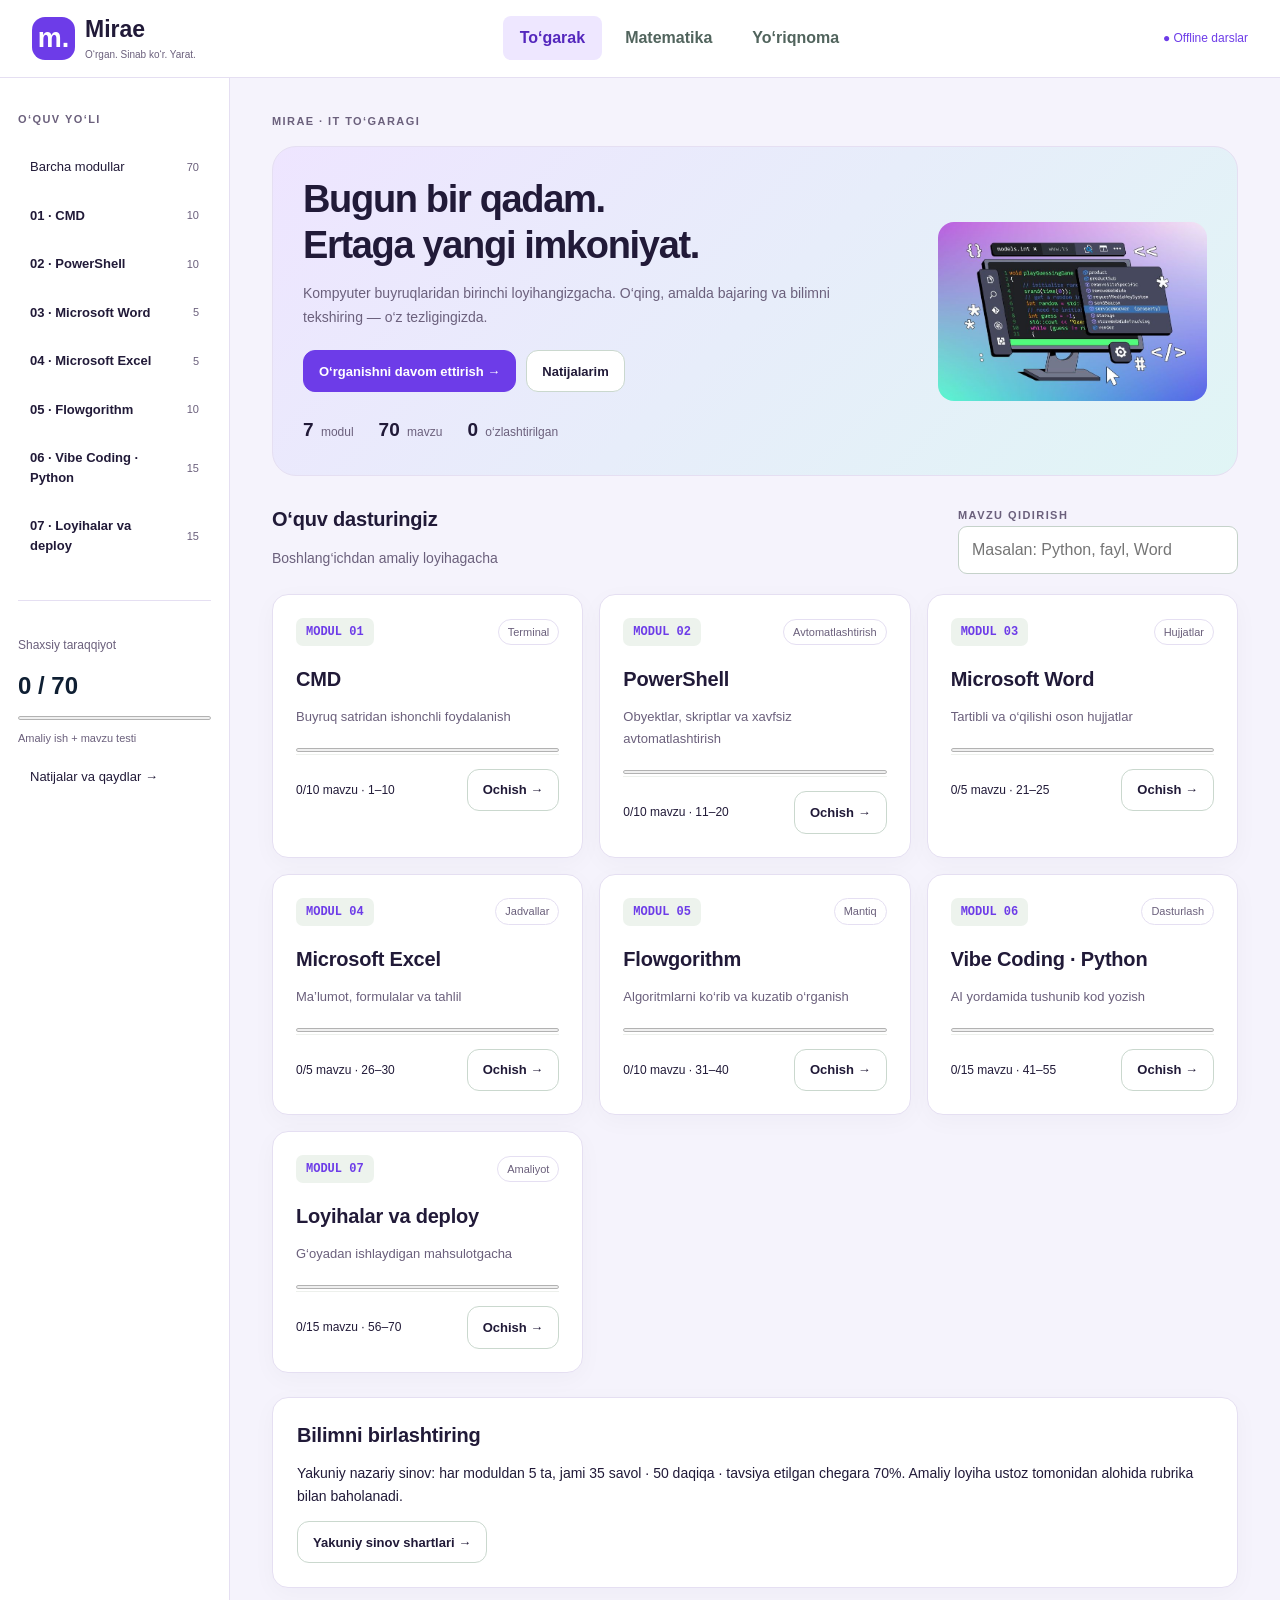
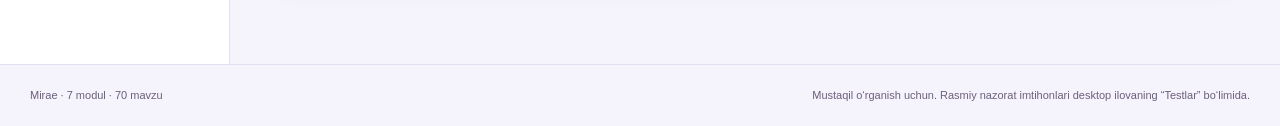
==== commit b98c6d25: "UI redesign: shared purple/teal theme, illustrated student pages, minimize-to-desktop, learning page" ====
--- a/src/ClassroomGuard.StudentShell/Learning/index.html
+++ b/src/ClassroomGuard.StudentShell/Learning/index.html
@@ -896,6 +896,12 @@
 </script>
 </div>
 <style>:root{--c-ink:#18352f;--c-muted:#5c706a;--c-green:#176c50;--c-line:#dbe4df;--c-bg:#f5f7f4}body{margin:0;background:var(--c-bg);font-family:Inter,'Segoe UI',Arial,sans-serif}button,input,textarea,select{font:inherit}button{cursor:pointer}button:disabled{cursor:not-allowed;opacity:.55} [hidden]{display:none!important}*:focus-visible{outline:3px solid #b17a17;outline-offset:3px} .c-top{display:flex;align-items:center;justify-content:space-between;gap:20px;padding:17px 32px;background:white;border-bottom:1px solid var(--c-line);color:var(--c-ink)}.c-brand{display:flex;align-items:center;gap:10px;text-decoration:none;color:inherit;font-size:23px;font-weight:750;line-height:1.2}.c-brand small{display:block;font-size:10px;font-weight:500;color:var(--c-muted);margin-top:5px}.c-logo{display:grid;place-items:center;width:43px;height:43px;background:var(--c-green);color:white;border-radius:13px;font-size:27px}.c-top nav{display:flex;gap:6px}.c-tab{background:transparent;border:0;border-radius:8px;padding:10px 17px;color:#51645d;font-weight:600}.c-tab.active{background:#e8f2eb;color:var(--c-green)}.c-offline{font-size:12px;color:var(--c-green)}.c-shell{display:grid;grid-template-columns:230px minmax(0,1fr);max-width:1500px;margin:auto;min-height:82vh}.c-sidebar{padding:32px 18px;border-right:1px solid var(--c-line);background:#fafcf9}.c-eyebrow{font-size:11px;letter-spacing:.13em;font-weight:750;color:var(--c-muted);margin:0 0 16px}.c-side-btn{display:flex;align-items:center;justify-content:space-between;gap:12px;text-align:left;width:100%;border:0;background:transparent;color:var(--c-ink);padding:13px 12px;border-radius:9px;margin:3px 0;font-size:13px}.c-side-btn:hover,.c-side-btn.selected{background:#e4eee6;color:#14573e}.c-side-btn span{color:var(--c-muted);font-size:11px}.c-side-bottom{border-top:1px solid var(--c-line);padding-top:22px;margin-top:32px}.c-side-bottom p{font-size:12px;color:var(--c-muted)}.c-side-bottom strong{font-size:24px;display:block;margin:10px 0}.c-side-bottom small{display:block;font-size:11px;color:var(--c-muted);margin:8px 0}progress{accent-color:var(--c-green);width:100%;height:8px;display:block}#c-main{padding:34px 42px 60px;min-width:0;outline:none;color:var(--c-ink)}#club h1{font-size:clamp(26px,3vw,38px);line-height:1.2;letter-spacing:-.035em;margin:0 0 14px;font-family:inherit}#club h2{font-family:inherit;font-size:20px;line-height:1.35;margin:0 0 13px}#club h3{font-size:16px;margin:0 0 10px}#club p{line-height:1.7}#club .c-muted{color:var(--c-muted);font-size:14px}.c-hero{display:grid;grid-template-columns:minmax(0,1fr) auto;align-items:center;gap:25px;padding:30px;border:1px solid #cfddd3;border-radius:18px;background:#eaf1e8;margin-bottom:26px}.c-hero p{max-width:570px}.c-hero-art{width:135px;height:135px;border:1px solid #bdcebf;border-radius:50%;display:grid;place-items:center;transform:rotate(-8deg);background:#e1ebdd}.c-hero-art strong{font:700 54px/1 monospace;color:#266341}.c-hero-art small{font-size:11px;display:block;text-align:center;letter-spacing:.15em;margin-top:5px}.c-stats{display:flex;flex-wrap:wrap;gap:25px;margin-top:24px;font-size:12px;color:var(--c-muted)}.c-stats b{color:var(--c-ink);font-size:19px;margin-right:4px}.c-toolbar{display:flex;flex-wrap:wrap;align-items:center;gap:12px;justify-content:space-between;margin:20px 0}.c-input{border:1px solid #c5d2ca;border-radius:9px;padding:11px 13px;background:white;max-width:100%;color:var(--c-ink);box-sizing:border-box}#c-search{width:280px}.c-grid{display:grid;grid-template-columns:repeat(2,minmax(0,1fr));gap:16px}.c-card{border:1px solid var(--c-line);border-radius:14px;background:white;padding:23px;min-width:0}.c-card-top{display:flex;align-items:center;justify-content:space-between;gap:12px;margin-bottom:20px}.c-number{font:600 12px monospace;color:var(--c-green);background:#edf3ed;padding:7px 10px;border-radius:7px}.c-badge{font-size:11px;color:var(--c-muted);border:1px solid var(--c-line);border-radius:20px;padding:4px 9px}.c-card p{margin:0 0 18px;font-size:13px;color:var(--c-muted)}.c-card-foot{display:flex;align-items:center;justify-content:space-between;border-top:1px solid #edf0ec;padding-top:14px;gap:12px;font-size:12px}.c-btn{border:1px solid #cad8ce;background:white;color:var(--c-ink);border-radius:9px;padding:10px 15px;font-size:13px;font-weight:650;min-height:42px}.c-btn:hover{background:#edf4ee}.c-btn.primary{background:var(--c-green);border-color:var(--c-green);color:white}.c-btn.primary:hover{background:#10533c}.c-btn.danger{color:#a62a2a}.c-actions{display:flex;gap:10px;flex-wrap:wrap;align-items:center;margin-top:20px}.c-list{display:grid;gap:9px}.c-lesson-row{display:flex;gap:15px;align-items:center;text-align:left;width:100%;background:white;border:1px solid var(--c-line);border-radius:10px;padding:16px;color:var(--c-ink)}.c-lesson-row:hover{border-color:#719a80;background:#fbfdf9}.c-lesson-row strong{display:block;font-size:14px}.c-lesson-row small{display:block;color:var(--c-muted);font-size:11px;margin-top:4px}.c-lesson-row .c-row-main{flex:1}.c-done{color:#176c50;font-size:12px}.c-breadcrumb{color:var(--c-muted);font-size:12px;margin-bottom:20px}.c-breadcrumb button{background:none;border:0;color:var(--c-green);text-decoration:underline;padding:5px 0}.c-lesson-layout{display:grid;grid-template-columns:minmax(0,1fr) 280px;gap:22px;margin-top:25px}.c-block{background:white;padding:24px;border:1px solid var(--c-line);border-radius:13px;margin-bottom:16px}.c-block p{font-size:14px;margin:0 0 12px}.c-block ol,.c-block ul{padding-left:22px;font-size:14px;line-height:1.8}.c-code{background:#20352e;color:#edf5e9;border-radius:10px;white-space:pre-wrap;word-break:break-word;padding:20px;font:12px/1.8 Consolas,monospace;overflow:auto;margin:15px 0}.c-note{width:100%;resize:vertical;min-height:160px;line-height:1.6;font-size:13px}.c-check{display:flex;align-items:flex-start;gap:10px;margin:15px 0;font-size:13px;line-height:1.6}.c-check input{margin-top:5px;accent-color:var(--c-green)}.c-notice{padding:15px 18px;border:1px solid #e2d7b4;background:#fff9e8;border-radius:10px;color:#715a26;font-size:13px;line-height:1.6;margin-bottom:18px}.c-info{background:#edf3ee;border-color:#d5e2d8;color:#355e45}.c-question{border:1px solid var(--c-line);padding:20px;background:white;border-radius:12px;margin:15px 0}.c-question legend{padding:0 6px;font-weight:650;font-size:14px}.c-option{display:flex;gap:12px;align-items:flex-start;cursor:pointer;background:#f7f9f6;border:1px solid #e1e7df;border-radius:8px;padding:13px;margin:8px 0;font-size:14px;line-height:1.5}.c-option:has(input:checked){border-color:var(--c-green);background:#e7f2e9}.c-option input{margin-top:4px;accent-color:var(--c-green)}.c-exam-bar{display:flex;align-items:center;justify-content:space-between;gap:15px;position:sticky;top:0;background:#f5f7f4ee;backdrop-filter:blur(8px);padding:15px 0;z-index:10;border-bottom:1px solid var(--c-line)}.c-clock{font:700 20px monospace;white-space:nowrap}.c-result-score{font-size:44px;font-weight:750;color:var(--c-green);margin:12px 0}.c-review{border-left:4px solid #b95446}.c-review.ok{border-left-color:#347953}.c-review small{color:var(--c-muted);line-height:1.6;display:block}.c-footer{max-width:1500px;margin:auto;padding:22px 30px;border-top:1px solid var(--c-line);font-size:11px;color:var(--c-muted);display:flex;gap:20px;justify-content:space-between}#c-toast{position:fixed;bottom:24px;left:50%;transform:translateX(-50%);background:#203e32;color:white;padding:12px 20px;border-radius:9px;z-index:120;display:none;max-width:90vw;font-size:13px}#c-dialog{border:1px solid var(--c-line);border-radius:16px;padding:27px;width:min(480px,90vw);color:var(--c-ink);margin:auto}#c-dialog::backdrop{background:#182c2866;backdrop-filter:blur(3px)}#c-dialog h2{font-size:23px;margin-bottom:12px}#c-dialog p{font-size:14px;line-height:1.65}#c-dialog-fields label{display:block;margin:15px 0 6px;font-size:13px}#c-dialog-fields input{width:100%}.c-skip{position:absolute;top:-100px;left:10px;z-index:999;background:white;padding:14px}.c-skip:focus{top:10px}.c-steps{display:flex;gap:8px;flex-wrap:wrap;margin:18px 0}.c-steps span{font-size:11px;border-radius:20px;background:#e8eee5;padding:6px 11px}.c-empty{padding:36px;text-align:center;border:1px dashed #b9cbbb;border-radius:12px}.c-table-wrap{overflow:auto}.c-table{border-collapse:collapse;width:100%;font-size:13px}.c-table th,.c-table td{text-align:left;padding:12px;border-bottom:1px solid var(--c-line)}.c-table th{background:#edf3ed}#math-app .exam-head{top:0}#math-app .info-wrap{min-height:80vh}#math-app .info-card{margin:20px auto}@media(max-width:1150px){#c-main{padding:28px}.c-lesson-layout{grid-template-columns:1fr}.c-notebook{display:grid;grid-template-columns:1fr 1fr;gap:16px}.c-shell{grid-template-columns:205px 1fr}}@media(max-width:760px){.c-top{padding:13px 16px;flex-wrap:wrap;gap:12px}.c-top nav{order:3;width:100%;justify-content:center}.c-tab{flex:1;padding:9px}.c-offline{font-size:10px}.c-shell{display:block}.c-sidebar{padding:14px;border-right:0;border-bottom:1px solid var(--c-line)}.c-sidebar>.c-eyebrow,.c-side-bottom{display:none}.c-sidebar>.c-side-btn{display:none}#c-modules{display:flex;overflow:auto;gap:5px}#c-modules .c-side-btn{width:auto;flex-shrink:0;white-space:nowrap;font-size:12px;padding:10px}#c-modules .c-side-btn span{display:none}#c-main{padding:22px 16px 40px}.c-grid{grid-template-columns:1fr}.c-hero{padding:23px}.c-hero-art{display:none}.c-hero{grid-template-columns:1fr}.c-notebook{display:block}.c-footer{display:block;padding:20px}.c-footer span{display:block;margin-top:8px}.c-block{padding:20px}.c-input,#c-search{width:100%}.c-lesson-row{padding:13px}.c-exam-bar{flex-wrap:wrap}}@media(prefers-reduced-motion:reduce){*{animation:none!important;transition:none!important;scroll-behavior:auto!important}}@media print{.c-top,.c-sidebar,.c-footer,.c-actions,.c-toolbar,#c-resume,#c-toast,.c-skip,.c-btn,.c-exam-bar,.palette-toggle,.exam-head,#send-math-result{display:none!important}.c-shell,.c-lesson-layout,.c-notebook{display:block}#c-main{padding:0}.c-block,.c-question,.c-card,.rev{break-inside:avoid;box-shadow:none}body{background:white}.c-code{color:black;background:#eee}.result-wrap{max-width:none;padding:0}}
+
+/* Mirae visual refresh: flexible rem-based grids; shared across all learning routes. */
+:root{font-size:16px;--c-ink:#211a38;--c-muted:#6b607c;--c-green:#6d3ce8;--c-line:#e5dff2;--c-bg:#f5f3fc}
+*{box-sizing:border-box}.c-top{padding:1rem 2rem;gap:1rem;flex-wrap:wrap}.c-sidebar{background:#fff}.c-tab.active,.c-side-btn.selected{background:#eee7ff;color:#5427bd}.c-hero{background:linear-gradient(135deg,#eee5ff,#e0f5f5);border:1px solid #e5dff2;border-radius:1.5rem}.c-card,.c-block{border-radius:1rem;box-shadow:0 6px 24px #29154208}.c-card:hover{border-color:#a98ce9}.c-btn{min-height:2.65rem;border-radius:.75rem}.c-btn.primary{background:#6d3ce8;color:#fff}.c-btn.primary:hover{background:#5427bd}.c-grid{grid-template-columns:repeat(auto-fit,minmax(min(100%,17rem),1fr))}.c-hero-art{background:none!important;border:0!important;box-shadow:none!important}.c-hero-art img{width:100%;max-height:18rem;object-fit:contain;border-radius:1rem}.c-code{border-radius:1rem;background:#211a38}.c-top nav{flex-wrap:wrap}.c-input,#c-search{max-width:100%}:focus-visible{outline:3px solid #7c3aed;outline-offset:3px}@media(max-width:760px){.c-top{padding:1rem}.c-hero h1{font-size:1.8rem}.c-shell{grid-template-columns:minmax(0,1fr)}.c-hero-art{display:none}}
+
+@media(min-width:761px){.c-hero-art{width:clamp(10rem,21vw,19rem);height:auto;transform:none}.c-hero-art img{display:block;max-height:17rem}}
 </style>
 <script id="curriculum" type="application/json">{"version": 1, "modules": [{"id": 1, "start": 1, "end": 10, "title": "CMD", "description": "Buyruq satridan ishonchli foydalanish", "tag": "Terminal"}, {"id": 2, "start": 11, "end": 20, "title": "PowerShell", "description": "Obyektlar, skriptlar va xavfsiz avtomatlashtirish", "tag": "Avtomatlashtirish"}, {"id": 3, "start": 21, "end": 25, "title": "Microsoft Word", "description": "Tartibli va o‘qilishi oson hujjatlar", "tag": "Hujjatlar"}, {"id": 4, "start": 26, "end": 30, "title": "Microsoft Excel", "description": "Ma’lumot, formulalar va tahlil", "tag": "Jadvallar"}, {"id": 5, "start": 31, "end": 40, "title": "Flowgorithm", "description": "Algoritmlarni ko‘rib va kuzatib o‘rganish", "tag": "Mantiq"}, {"id": 6, "start": 41, "end": 55, "title": "Vibe Coding · Python", "description": "AI yordamida tushunib kod yozish", "tag": "Dasturlash"}, {"id": 7, "start": 56, "end": 70, "title": "Loyihalar va deploy", "description": "G‘oyadan ishlaydigan mahsulotgacha", "tag": "Amaliyot"}], "lessons": [{"id": 1, "module": 1, "title": "CMD oynasi va birinchi buyruq", "body": "Command Prompt Windows buyruq satri interpretatoridir. Buyruq joriy papka va foydalanuvchi huquqlari bilan bajariladi. Win+R → cmd → Enter orqali oching; oddiy mashqlar uchun administrator rejimi kerak emas.", "example": "ver\nhelp\necho Salom, Mirae!", "task": "CMD oching, Windows versiyasini ko‘ring, ekranga ismingizni chiqaring.", "criterion": "Uch buyruq natijasini izohlab bera olaman.", "minutes": 45, "questions": [{"id": "1a", "prompt": "CMD nima qiladi?", "options": ["Matnli buyruqlarni bajaradi", "Faqat rasmlarni tahrirlaydi", "Har doim administrator bo‘lib ishlaydi"], "correct": "Matnli buyruqlarni bajaradi", "explain": "Command Prompt Windows buyruq satri interpretatoridir. Buyruq joriy papka va foydalanuvchi huquqlari bilan bajariladi. Win+R → cmd → Enter orqali oching; oddiy mashqlar uchun administrator rejimi kerak emas."}, {"id": "1b", "prompt": "Oddiy mashqni qaysi huquqda boshlaysiz?", "options": ["Oddiy foydalanuvchi", "SYSTEM", "Har doim administrator"], "correct": "Oddiy foydalanuvchi", "explain": "Eng kam huquq tamoyili tasodifiy tizim o‘zgarishlarini cheklaydi."}]}, {"id": 2, "module": 1, "title": "CMD: papkalar bo‘ylab yurish", "body": "dir papka tarkibini, cd joriy manzilni ko‘rsatadi. cd .. ota papkaga; cd \\ joriy disk ildiziga olib boradi. Boshqa diskka o‘tishda cd /d ishlating. Bo‘sh joyli manzil qo‘shtirnoqqa olinadi.", "example": "cd /d \"%USERPROFILE%\"\ndir\ncd ..\ncls", "task": "Uy papkangizga o‘ting, tarkibini ko‘ring, ota papkaga qayting.", "criterion": "cd va dir natijalari farqini tushuntiraman.", "minutes": 45, "questions": [{"id": "2a", "prompt": "D diskdagi papkaga o‘tishning to‘g‘ri usuli?", "options": ["cd /d \"D:\\Mening ishlarim\"", "dir /d D:\\", "cls D:\\"], "correct": "cd /d \"D:\\Mening ishlarim\"", "explain": "dir papka tarkibini, cd joriy manzilni ko‘rsatadi. cd .. ota papkaga; cd \\ joriy disk ildiziga olib boradi. Boshqa diskka o‘tishda cd /d ishlating. Bo‘sh joyli manzil qo‘shtirnoqqa olinadi."}, {"id": "2b", "prompt": "cls nimani o‘chiradi?", "options": ["Oynadagi ko‘rinadigan matnni", "Diskdagi fayllarni", "Joriy papkani"], "correct": "Oynadagi ko‘rinadigan matnni", "explain": "cls ekran tozalash buyrug‘i; fayllarni o‘chirmaydi."}]}, {"id": 3, "module": 1, "title": "CMD: fayl va papka yaratish", "body": "mkdir papka yaratadi; copy nusxa oladi; type matnni ko‘rsatadi. del faylni, rmdir bo‘sh papkani o‘chiradi. O‘chirish savatchaga yubormasligi mumkin: faqat o‘zingiz yaratgan MiraeLab papkasida mashq qiling.", "example": "mkdir \"%USERPROFILE%\\MiraeLab\"\ncd /d \"%USERPROFILE%\\MiraeLab\"\necho Salom> note.txt\ncopy note.txt backup.txt\ntype backup.txt", "task": "MiraeLab ichida ikkita fayl yarating. Faqat backup.txt ni o‘chiring.", "criterion": "Asl note.txt saqlangan, nusxa o‘chgan.", "minutes": 45, "questions": [{"id": "3a", "prompt": "Bo‘sh papka yaratish buyrug‘i?", "options": ["mkdir", "del", "type"], "correct": "mkdir", "explain": "mkdir papka yaratadi; copy nusxa oladi; type matnni ko‘rsatadi. del faylni, rmdir bo‘sh papkani o‘chiradi. O‘chirish savatchaga yubormasligi mumkin: faqat o‘zingiz yaratgan MiraeLab papkasida mashq qiling."}, {"id": "3b", "prompt": "del ishlatishdan oldin nima qilasiz?", "options": ["Joriy manzil va fayl nomini tekshiraman", "Butun diskni tanlayman", "Har doim /s /q qo‘shaman"], "correct": "Joriy manzil va fayl nomini tekshiraman", "explain": "O‘chirishni tor manzil bilan cheklash kerak; keng rekursiv o‘chirish boshlang‘ich mashq emas."}]}, {"id": 4, "module": 1, "title": "CMD: matn va redirection", "body": "type faylni o‘qiydi, notepad tahrirlaydi. > chiqishni faylga yozadi va mavjud matnni almashtiradi; >> oxiriga qo‘shadi. Redirection buyrug‘ini bajarishdan oldin fayl nomini tekshiring.", "example": "echo Birinchi> note.txt\necho Ikkinchi>> note.txt\ntype note.txt\nnotepad note.txt", "task": "MiraeLab ichida ikki qatorli kundalik yarating.", "criterion": "Ikki qator saqlangan; > va >> farqini aytaman.", "minutes": 45, "questions": [{"id": "4a", "prompt": "Mavjud fayl oxiriga qator qo‘shish belgisi?", "options": [">>", ">", "\u003c"], "correct": ">>", "explain": "type faylni o‘qiydi, notepad tahrirlaydi. > chiqishni faylga yozadi va mavjud matnni almashtiradi; >> oxiriga qo‘shadi. Redirection buyrug‘ini bajarishdan oldin fayl nomini tekshiring."}, {"id": "4b", "prompt": "Nega > bilan ikkinchi yozuv birinchini yo‘qotdi?", "options": ["> fayl tarkibini almashtiradi", "type faylni o‘chiradi", "CMD ikki qator saqlamaydi"], "correct": "> fayl tarkibini almashtiradi", "explain": "> qayta yozadi, >> qo‘shadi. Muhim faylda avval nusxa oling."}]}, {"id": 5, "module": 1, "title": "CMD: tizim haqida ma’lumot", "body": "hostname kompyuter nomi, whoami joriy hisob, systeminfo tizim tafsilotlari, ipconfig tarmoq adapterlari manzillarini ko‘rsatadi. Ichki IP internetdagi ommaviy IP bilan bir xil bo‘lishi shart emas.", "example": "hostname\nwhoami\nipconfig\nsysteminfo", "task": "Hisob nomi, Windows versiyasi va faol adapter nomini yozing; shaxsiy ma’lumotlarni ommaga yubormang.", "criterion": "Har natija qaysi buyruqdan kelganini bilaman.", "minutes": 45, "questions": [{"id": "5a", "prompt": "Joriy foydalanuvchini ko‘rsatadigan buyruq?", "options": ["whoami", "hostname", "cls"], "correct": "whoami", "explain": "hostname kompyuter nomi, whoami joriy hisob, systeminfo tizim tafsilotlari, ipconfig tarmoq adapterlari manzillarini ko‘rsatadi. Ichki IP internetdagi ommaviy IP bilan bir xil bo‘lishi shart emas."}, {"id": "5b", "prompt": "ipconfig ko‘rsatgan IP nimaga tegishli?", "options": ["Mahalliy adapter konfiguratsiyasiga", "Har doim sayt serveriga", "Har doim ommaviy internet IP ga"], "correct": "Mahalliy adapter konfiguratsiyasiga", "explain": "Bir nechta adapter va xususiy manzil bo‘lishi mumkin."}]}, {"id": 6, "module": 1, "title": "CMD: move, ren, attrib va wildcards", "body": "move fayl joyini, ren nomini o‘zgartiradi. attrib atributlarni ko‘rsatadi yoki o‘zgartiradi. * nol yoki ko‘p belgiga, ? bitta belgiga mos keladi. Wildcard bilan avval dir orqali mos fayllarni ko‘ring.", "example": "dir *.txt\nren note.txt diary.txt\nattrib diary.txt", "task": "MiraeLab ichida note.txt ni diary.txt ga o‘zgartiring va arxiv papkasiga ko‘chiring.", "criterion": "Nusxa olish va ko‘chirish farqini natija bilan ko‘rsataman.", "minutes": 45, "questions": [{"id": "6a", "prompt": "*.txt nimaga mos keladi?", "options": [".txt bilan tugagan nomlarga", "Faqat bitta harfli nomga", "Barcha .png rasmlarga"], "correct": ".txt bilan tugagan nomlarga", "explain": "move fayl joyini, ren nomini o‘zgartiradi. attrib atributlarni ko‘rsatadi yoki o‘zgartiradi. * nol yoki ko‘p belgiga, ? bitta belgiga mos keladi. Wildcard bilan avval dir orqali mos fayllarni ko‘ring."}, {"id": "6b", "prompt": "O‘chirishga wildcard berishdan oldin nima kerak?", "options": ["dir bilan mos fayllarni ko‘rish", "Tizim papkasiga o‘tish", "Yashirin atributni yoqish"], "correct": "dir bilan mos fayllarni ko‘rish", "explain": "Noto‘g‘ri andoza ko‘p faylni qamrab olishi mumkin."}]}, {"id": 7, "module": 1, "title": "CMD: tarmoq diagnostikasi", "body": "ping ICMP javobini, tracert yo‘l bo‘ylab tugunlarni, nslookup DNS yechimini tekshiradi. Ping javobsiz qolishi sayt ishlamayotganini isbotlamaydi: ICMP bloklangan bo‘lishi mumkin. Faqat ruxsat berilgan manzillarni tekshiring.", "example": "ping 127.0.0.1\nnslookup example.com\ntracert example.com", "task": "Loopback ping va DNS natijasini taqqoslang. Internet bo‘lmasa xatoni yozing.", "criterion": "DNS va ulanish muammolarini farqlayman.", "minutes": 45, "questions": [{"id": "7a", "prompt": "Domenning IP manzilini DNS orqali tekshiradigan buyruq?", "options": ["nslookup", "tasklist", "ren"], "correct": "nslookup", "explain": "ping ICMP javobini, tracert yo‘l bo‘ylab tugunlarni, nslookup DNS yechimini tekshiradi. Ping javobsiz qolishi sayt ishlamayotganini isbotlamaydi: ICMP bloklangan bo‘lishi mumkin. Faqat ruxsat berilgan manzillarni tekshiring."}, {"id": "7b", "prompt": "Ping javobi yo‘q. To‘g‘ri xulosa?", "options": ["ICMP bloklanishi ham mumkin", "Sayt aniq o‘chirilgan", "DNS har doim buzilgan"], "correct": "ICMP bloklanishi ham mumkin", "explain": "Bitta diagnostika signali barcha tarmoq qatlamlarini isbotlamaydi."}]}, {"id": 8, "module": 1, "title": "CMD: jarayonlarni boshqarish", "body": "tasklist ishlayotgan jarayonlarni PID bilan ko‘rsatadi. taskkill /PID aniq jarayonni tugatadi. /F majburiy tugatish saqlanmagan ishni yo‘qotishi mumkin. Faqat o‘zingiz ochgan sinov Notepad jarayonidan foydalaning.", "example": "tasklist /FI \"IMAGENAME eq notepad.exe\"\nREM PID ni ro‘yxatdan tekshiring\nREM taskkill /PID 1234", "task": "Sinov Notepad oching, PID ni aniqlang, matnni saqlab odatiy yopish bilan taqqoslang.", "criterion": "PID ni taxmin qilmayman; boshqa foydalanuvchi jarayoniga tegmayman.", "minutes": 45, "questions": [{"id": "8a", "prompt": "PID nimani bildiradi?", "options": ["Jarayon identifikatorini", "Fayl kengaytmasini", "Internet parolini"], "correct": "Jarayon identifikatorini", "explain": "tasklist ishlayotgan jarayonlarni PID bilan ko‘rsatadi. taskkill /PID aniq jarayonni tugatadi. /F majburiy tugatish saqlanmagan ishni yo‘qotishi mumkin. Faqat o‘zingiz ochgan sinov Notepad jarayonidan foydalaning."}, {"id": "8b", "prompt": "taskkill /F xavfi?", "options": ["Saqlanmagan ma’lumot yo‘qolishi", "Faqat shrift o‘zgarishi", "Avtomatik zaxira yaratilishi"], "correct": "Saqlanmagan ma’lumot yo‘qolishi", "explain": "Majburiy to‘xtatish ilovaga ma’lumotni saqlash imkonini bermaydi."}]}, {"id": 9, "module": 1, "title": "CMD: .bat skript", "body": "Batch fayl CMD buyruqlarini ketma-ket bajaradi. @echo off buyruqlarning aksini yashiradi; REM izoh; pause natijani o‘qishga vaqt beradi. Notepadda All files tanlab .bat bilan saqlang; yashirin .txt kengaytmasini tekshiring.", "example": "@echo off\necho Salom, %USERNAME%!\nREM Bu o‘quv skripti\npause", "task": "welcome.bat yarating va ikki marta ishga tushiring.", "criterion": "Fayl nomi welcome.bat.txt emas va kutilgan salom chiqadi.", "minutes": 45, "questions": [{"id": "9a", "prompt": "Batch skript kengaytmasi?", "options": [".bat", ".jpg", ".docx"], "correct": ".bat", "explain": "Batch fayl CMD buyruqlarini ketma-ket bajaradi. @echo off buyruqlarning aksini yashiradi; REM izoh; pause natijani o‘qishga vaqt beradi. Notepadda All files tanlab .bat bilan saqlang; yashirin .txt kengaytmasini tekshiring."}, {"id": "9b", "prompt": "pause nima uchun qo‘yiladi?", "options": ["Natijani ko‘rib tugma bosishni kutish uchun", "Kompyuterni o‘chirish uchun", "Faylni shifrlash uchun"], "correct": "Natijani ko‘rib tugma bosishni kutish uchun", "explain": "pause skriptni foydalanuvchi tugma bosguncha kutdiradi."}]}, {"id": 10, "module": 1, "title": "CMD loyiha: shaxsiy menyu", "body": "choice cheklangan tanlov oladi. errorlevel tekshiruvida katta qiymatdan kichikka qarang, chunki if errorlevel N qiymat N yoki undan katta bo‘lsa rost. Temp tozalashni birinchi versiyada faqat fayllarni ko‘rish sifatida bajaring.", "example": "@echo off\nchoice /c 12 /m \"1 Papka, 2 Chiqish\"\nif errorlevel 2 exit /b\nif errorlevel 1 start \"\" \"%USERPROFILE%\\MiraeLab\"", "task": "Papka ochish, vaqtinchalik mashq fayllarini ko‘rsatish va chiqish menyusini tuzing.", "criterion": "Har yo‘l sinovdan o‘tgan; hech qanday tizim fayli o‘chirilmaydi.", "minutes": 60, "questions": [{"id": "10a", "prompt": "if errorlevel 2 qachon rost?", "options": ["Qiymat 2 yoki undan katta bo‘lsa", "Faqat 0 bo‘lsa", "Faqat matn bo‘lsa"], "correct": "Qiymat 2 yoki undan katta bo‘lsa", "explain": "choice cheklangan tanlov oladi. errorlevel tekshiruvida katta qiymatdan kichikka qarang, chunki if errorlevel N qiymat N yoki undan katta bo‘lsa rost. Temp tozalashni birinchi versiyada faqat fayllarni ko‘rish sifatida bajaring."}, {"id": "10b", "prompt": "Nega errorlevel katta qiymatdan tekshiriladi?", "options": ["Kichik chegara kattalarni ham qamraydi", "choice faqat teskari ishlaydi", "CMD kichik sonni tushunmaydi"], "correct": "Kichik chegara kattalarni ham qamraydi", "explain": "if errorlevel tenglik emas, pastki chegarani tekshiradi."}]}, {"id": 11, "module": 2, "title": "PowerShell va CMD", "body": "CMD ko‘pincha matn uzatadi; PowerShell cmdletlari tuzilgan obyektlarni pipeline orqali uzatadi. Get-Help yordam beradi. Windows PowerShell 5.1 va PowerShell 7 o‘rtasida farqlar bor; versiyani avval tekshiring.", "example": "$PSVersionTable.PSVersion\nGet-Help Get-Process", "task": "CMD dir va PowerShell Get-ChildItem chiqishini taqqoslang.", "criterion": "Qaysi qobiqda ishlayotganimni va versiyasini aytaman.", "minutes": 45, "questions": [{"id": "11a", "prompt": "PowerShell pipeline odatda nima uzatadi?", "options": ["Obyektlar", "Faqat rasmlar", "Faqat oddiy matn"], "correct": "Obyektlar", "explain": "CMD ko‘pincha matn uzatadi; PowerShell cmdletlari tuzilgan obyektlarni pipeline orqali uzatadi. Get-Help yordam beradi. Windows PowerShell 5.1 va PowerShell 7 o‘rtasida farqlar bor; versiyani avval tekshiring."}, {"id": "11b", "prompt": "Versiyani tekshirish uchun?", "options": ["$PSVersionTable.PSVersion", "cls", "hostname /version"], "correct": "$PSVersionTable.PSVersion", "explain": "$PSVersionTable ishlayotgan PowerShell muhiti haqidagi ma’lumotni saqlaydi."}]}, {"id": 12, "module": 2, "title": "PowerShell: navigatsiya", "body": "Get-Location joriy manzil, Set-Location manzilni o‘zgartirish, Get-ChildItem tarkibni ko‘rish uchun. Buyruqlarni to‘liq nom bilan o‘rganing; aliaslar boshqa qobiqda bir xil ma’no bermaydi.", "example": "Set-Location $HOME\nGet-Location\nGet-ChildItem -File", "task": "Uy papkasidagi faqat fayllarni sanang va MiraeLab ga o‘ting.", "criterion": "Papka bilan fayl filtri farqini bilaman.", "minutes": 45, "questions": [{"id": "12a", "prompt": "Joriy manzilni ko‘rsatadigan cmdlet?", "options": ["Get-Location", "Set-Content", "Stop-Process"], "correct": "Get-Location", "explain": "Get-Location joriy manzil, Set-Location manzilni o‘zgartirish, Get-ChildItem tarkibni ko‘rish uchun. Buyruqlarni to‘liq nom bilan o‘rganing; aliaslar boshqa qobiqda bir xil ma’no bermaydi."}, {"id": "12b", "prompt": "Get-ChildItem -File nimani cheklaydi?", "options": ["Natijani fayllarga", "Faqat papkalarga", "Faqat administratorlarga"], "correct": "Natijani fayllarga", "explain": "-File kataloglarni chiqarib tashlaydi."}]}, {"id": 13, "module": 2, "title": "PowerShell: obyektlar va jarayonlar", "body": "Get-Process obyektida Id, ProcessName kabi xususiyatlar bor. Get-Service xizmat holatini ko‘rsatadi. Stop-Process faqat tanlangan o‘zingizning sinov jarayoningizga qo‘llanadi; -WhatIf avval nima bo‘lishini ko‘rsatadi.", "example": "Get-Process | Select-Object -First 5 Id,ProcessName\nGet-Service | Select-Object -First 5 Name,Status", "task": "Notepad jarayonining nomi va Id sini toping, Stop-Process -Id ... -WhatIf bilan reja ko‘ring.", "criterion": "Jarayon va xizmatni farqlayman; tasodifiy tizim xizmatini to‘xtatmayman.", "minutes": 45, "questions": [{"id": "13a", "prompt": "Jarayon identifikatori xususiyati?", "options": ["Id", "Color", "Font"], "correct": "Id", "explain": "Get-Process obyektida Id, ProcessName kabi xususiyatlar bor. Get-Service xizmat holatini ko‘rsatadi. Stop-Process faqat tanlangan o‘zingizning sinov jarayoningizga qo‘llanadi; -WhatIf avval nima bo‘lishini ko‘rsatadi."}, {"id": "13b", "prompt": "-WhatIf nima qiladi?", "options": ["Rejalangan amalni bajarishsiz ko‘rsatadi", "Jarayonni majburiy o‘chiradi", "Tizimni qayta o‘rnatadi"], "correct": "Rejalangan amalni bajarishsiz ko‘rsatadi", "explain": "WhatIf qo‘llab-quvvatlangan cmdletlarda amaldan oldin ko‘rib chiqishga yordam beradi."}]}, {"id": 14, "module": 2, "title": "PowerShell: pipeline, filtr va tanlash", "body": "Where-Object obyektlarni shart bo‘yicha filtrlaydi; Select-Object xususiyatlarni tanlaydi. $_ joriy pipeline obyektidir. Filtrlash ustun yashirishdan farq qiladi.", "example": "Get-Process | Where-Object { $_.CPU -gt 10 } | Select-Object ProcessName,CPU", "task": "CPU qiymati mavjud jarayonlardan chegaradan yuqorilarini ko‘rsating.", "criterion": "Filtr qatorlarni, Select-Object ustunlarni tanlashini tushuntiraman.", "minutes": 45, "questions": [{"id": "14a", "prompt": "Qaysi cmdlet shart bo‘yicha obyektlarni tanlaydi?", "options": ["Where-Object", "Set-Location", "Out-File"], "correct": "Where-Object", "explain": "Where-Object obyektlarni shart bo‘yicha filtrlaydi; Select-Object xususiyatlarni tanlaydi. $_ joriy pipeline obyektidir. Filtrlash ustun yashirishdan farq qiladi."}, {"id": "14b", "prompt": "$_ nimani bildiradi?", "options": ["Pipeline dagi joriy obyektni", "Barcha disklarni", "Faqat bo‘sh satrni"], "correct": "Pipeline dagi joriy obyektni", "explain": "Skript blokida har kiruvchi obyekt $_ orqali tekshiriladi."}]}, {"id": 15, "module": 2, "title": "PowerShell: fayl va papkalar", "body": "New-Item yaratadi, Copy-Item nusxalaydi, Move-Item ko‘chiradi, Remove-Item o‘chiradi. -LiteralPath nomni wildcard deb talqin qilmaydi. O‘chirish mashqi faqat MiraeLab ichida va avval -WhatIf bilan.", "example": "New-Item -ItemType Directory -Path \"$HOME\\MiraeLab\" -Force\nNew-Item -ItemType File -Path \"$HOME\\MiraeLab\\demo.txt\"", "task": "Sinov fayli yarating, nusxalang, nusxani -WhatIf bilan o‘chirish rejasini ko‘ring.", "criterion": "Asl fayl saqlanadi; aniq manzil ishlatilgan.", "minutes": 45, "questions": [{"id": "15a", "prompt": "Fayl nusxalash cmdleti?", "options": ["Copy-Item", "Remove-Item", "Stop-Service"], "correct": "Copy-Item", "explain": "New-Item yaratadi, Copy-Item nusxalaydi, Move-Item ko‘chiradi, Remove-Item o‘chiradi. -LiteralPath nomni wildcard deb talqin qilmaydi. O‘chirish mashqi faqat MiraeLab ichida va avval -WhatIf bilan."}, {"id": "15b", "prompt": "Nom ichidagi [ belgini oddiy belgi sifatida ishlatish uchun?", "options": ["-LiteralPath", "-Recurse", "-Force"], "correct": "-LiteralPath", "explain": "LiteralPath wildcard talqinini chetlab o‘tadi; Force xavfsizlik tekshiruvi emas."}]}, {"id": 16, "module": 2, "title": "PowerShell: o‘zgaruvchilar", "body": "O‘zgaruvchi $ bilan boshlanadi. Bir tirnoq literal satrni, ikki tirnoq o‘zgaruvchi qiymati kiritilgan satrni beradi. Son bilan satrni aralashtirmang; kerak bo‘lsa turga aylantiring.", "example": "$name = 'Mirae'\n$price = 12000\n$count = 3\n\"${name}: jami $($price * $count)\"", "task": "Narx va miqdor bilan jami hisoblovchi uch qatorli skript tuzing.", "criterion": "12000 × 3 natijasi 36000 chiqadi.", "minutes": 45, "questions": [{"id": "16a", "prompt": "PowerShell o‘zgaruvchi belgisi?", "options": ["$", "#", "@"], "correct": "$", "explain": "O‘zgaruvchi $ bilan boshlanadi. Bir tirnoq literal satrni, ikki tirnoq o‘zgaruvchi qiymati kiritilgan satrni beradi. Son bilan satrni aralashtirmang; kerak bo‘lsa turga aylantiring."}, {"id": "16b", "prompt": "\"$($price * $count)\" ichidagi $() vazifasi?", "options": ["Ifodani hisoblab satrga kiritish", "Faylni o‘chirish", "Izoh boshlash"], "correct": "Ifodani hisoblab satrga kiritish", "explain": "Subexpression ichidagi hisob natijasi ikki tirnoqli satrga joylanadi."}]}, {"id": 17, "module": 2, "title": "PowerShell: matn fayllari", "body": "Get-Content o‘qiydi, Set-Content almashtiradi, Add-Content qo‘shadi. Out-File chiqishni faylga yo‘naltiradi. Kodlash versiyaga qarab farqlanadi: UTF-8 ni aniq belgilang va qayta o‘qib tekshiring.", "example": "'Salom' | Set-Content -LiteralPath \"$HOME\\MiraeLab\\log.txt\" -Encoding UTF8\n'Ikkinchi qator' | Add-Content -LiteralPath \"$HOME\\MiraeLab\\log.txt\" -Encoding UTF8\nGet-Content -LiteralPath \"$HOME\\MiraeLab\\log.txt\"", "task": "O‘zbekcha matnli ikki qator yozing va o‘qing.", "criterion": "O‘, g‘ kabi belgilar yo‘qolmagan.", "minutes": 45, "questions": [{"id": "17a", "prompt": "Fayl oxiriga qo‘shish cmdleti?", "options": ["Add-Content", "Set-Content", "Clear-Content"], "correct": "Add-Content", "explain": "Get-Content o‘qiydi, Set-Content almashtiradi, Add-Content qo‘shadi. Out-File chiqishni faylga yo‘naltiradi. Kodlash versiyaga qarab farqlanadi: UTF-8 ni aniq belgilang va qayta o‘qib tekshiring."}, {"id": "17b", "prompt": "Nega kodlashni qayta o‘qib tekshiramiz?", "options": ["Versiya va dasturlarda kodlash farq qilishi mumkin", "UTF-8 faqat son saqlaydi", "Get-Content faylni buzadi"], "correct": "Versiya va dasturlarda kodlash farq qilishi mumkin", "explain": "Kodlashni aniq tanlash va round-trip tekshiruvi belgilarni saqlaydi."}]}, {"id": 18, "module": 2, "title": "PowerShell: tizim boshqaruvi", "body": "Get-Service xizmatlarni, Get-WinEvent hodisalarni ko‘rsatadi. Get-LocalUser Windows mahalliy hisoblarini ko‘rsatadi, lekin modul har muhitda mavjud emas. Avval faqat o‘qish amallari; foydalanuvchi yaratish va xizmat sozlash ustoz nazoratida.", "example": "Get-Service | Select-Object -First 5\nGet-WinEvent -LogName System -MaxEvents 5", "task": "Oxirgi hodisalarning vaqtini va darajasini yozing; ruxsat xatosi bo‘lsa qayd eting.", "criterion": "O‘qish va tizim holatini o‘zgartirish amallarini farqlayman.", "minutes": 45, "questions": [{"id": "18a", "prompt": "Hodisalar jurnalini o‘qiydigan cmdlet?", "options": ["Get-WinEvent", "Stop-Process", "Set-Content"], "correct": "Get-WinEvent", "explain": "Get-Service xizmatlarni, Get-WinEvent hodisalarni ko‘rsatadi. Get-LocalUser Windows mahalliy hisoblarini ko‘rsatadi, lekin modul har muhitda mavjud emas. Avval faqat o‘qish amallari; foydalanuvchi yaratish va xizmat sozlash ustoz nazoratida."}, {"id": "18b", "prompt": "Access denied ko‘rinsa birinchi qadam?", "options": ["Talab qilinayotgan huquqni ustoz bilan tekshirish", "Barcha himoyalarni o‘chirish", "Tasodifiy skript yuklash"], "correct": "Talab qilinayotgan huquqni ustoz bilan tekshirish", "explain": "Ruxsat xatosini tahlil qilish kerak; barcha ishni administratorga aylantirish yechim emas."}]}, {"id": 19, "module": 2, "title": "PowerShell: skript va funksiya", "body": ".ps1 fayl takrorlanadigan ishni saqlaydi. Funksiyaga parametr berib natija olamiz. Ishga tushirish siyosati xato bersa maktab qoidasini tekshiring; ExecutionPolicy ni butun kompyuter uchun asossiz o‘zgartirmang.", "example": "function Get-Total {\n  param([int]$Price, [int]$Count)\n  $Price * $Count\n}\nGet-Total -Price 12000 -Count 3", "task": "Get-Total ni .ps1 ga yozing. 0, 1, 3 miqdorlar bilan tekshiring.", "criterion": "Natijalar 0, 12000, 36000.", "minutes": 45, "questions": [{"id": "19a", "prompt": "Funksiyaga qiymat uzatish nimadan foydalanadi?", "options": ["Parametrlardan", "Faqat fayl nomidan", "Ekran o‘lchamidan"], "correct": "Parametrlardan", "explain": ".ps1 fayl takrorlanadigan ishni saqlaydi. Funksiyaga parametr berib natija olamiz. Ishga tushirish siyosati xato bersa maktab qoidasini tekshiring; ExecutionPolicy ni butun kompyuter uchun asossiz o‘zgartirmang."}, {"id": "19b", "prompt": "Skript siyosat tufayli ochilmasa?", "options": ["Siyosatni ustoz bilan tekshiraman", "Har doim global Unrestricted qilaman", "Faylni rasmga aylantiraman"], "correct": "Siyosatni ustoz bilan tekshiraman", "explain": "Execution policy tashkilot qoidalari bilan muvofiq bo‘lishi kerak."}]}, {"id": 20, "module": 2, "title": "PowerShell loyiha: tozalash va holat", "body": "Avval tozalanadigan sinov fayllarini ro‘yxatlang; aniq yosh chegarasi va faqat o‘z laboratoriya papkangizni tanlang. -WhatIf natijasini ustoz bilan tekshiring. Qulflangan fayl xatosini qayd eting. Sog‘liq hisoboti bitta CPU oniy qiymatidan tashxis qo‘ymaydi.", "example": "Get-ChildItem -LiteralPath \"$HOME\\MiraeLab\" -File | Where-Object { $_.LastWriteTime -lt (Get-Date).AddDays(-7) } | Remove-Item -WhatIf\nGet-PSDrive -PSProvider FileSystem", "task": "7 kundan eski sinov fayllari ro‘yxati va disk bo‘sh joyi hisobotini yarating.", "criterion": "Haqiqiy temp ga o‘tishdan oldin dry-run, chegaralar, xatolar va tasdiq bor.", "minutes": 60, "questions": [{"id": "20a", "prompt": "Birinchi tozalash bosqichi?", "options": ["Nomzodlarni ko‘rish va -WhatIf", "Butun diskni rekursiv o‘chirish", "Windows papkasini tanlash"], "correct": "Nomzodlarni ko‘rish va -WhatIf", "explain": "Avval tozalanadigan sinov fayllarini ro‘yxatlang; aniq yosh chegarasi va faqat o‘z laboratoriya papkangizni tanlang. -WhatIf natijasini ustoz bilan tekshiring. Qulflangan fayl xatosini qayd eting. Sog‘liq hisoboti bitta CPU oniy qiymatidan tashxis qo‘ymaydi."}, {"id": "20b", "prompt": "Qulflangan fayl uchrasa?", "options": ["Xatoni qayd etib xavfsiz to‘xtash yoki o‘tkazish", "Hamma jarayonni o‘ldirish", "Huquqlarni barcha uchun ochish"], "correct": "Xatoni qayd etib xavfsiz to‘xtash yoki o‘tkazish", "explain": "Tozalash foydalanuvchi ishini buzmasligi kerak."}]}, {"id": 21, "module": 3, "title": "Word: matn va uslublar", "body": "Hujjatni nom va manzil bilan saqlang. Shrift belgilar ko‘rinishi, paragraf butun abzats tekislanishi va oralig‘ini boshqaradi. Heading 1 va Heading 2 uslublari tuzilma yaratadi; faqat katta shrift sarlavha tuzilmasi emas.", "example": "Sarlavha → Heading 1\nBo‘lim → Heading 2\nAsosiy matn → Normal", "task": "Bir sahifali «Men haqimda» hujjat yarating: sarlavha, ikki bo‘lim, ro‘yxat.", "criterion": ".docx qayta ochiladi; uslublar bir xil qo‘llangan.", "minutes": 45, "questions": [{"id": "21a", "prompt": "Avtomatik mundarijaga asos bo‘ladigan narsa?", "options": ["Heading uslublari", "Faqat qalin shrift", "Ko‘p bo‘sh joy"], "correct": "Heading uslublari", "explain": "Hujjatni nom va manzil bilan saqlang. Shrift belgilar ko‘rinishi, paragraf butun abzats tekislanishi va oralig‘ini boshqaradi. Heading 1 va Heading 2 uslublari tuzilma yaratadi; faqat katta shrift sarlavha tuzilmasi emas."}, {"id": "21b", "prompt": "Matnni tekislashda bo‘sh joylarni takrorlash o‘rniga?", "options": ["Paragraf tekislash sozlamasi", "Yuzta probel", "Rasmga aylantirish"], "correct": "Paragraf tekislash sozlamasi", "explain": "Paragraf sozlamasi sahifa o‘lchami o‘zgarganda ham barqaror."}]}, {"id": 22, "module": 3, "title": "Word: sahifa tuzilishi", "body": "Margins sahifa chetlarini, orientation yo‘nalishini belgilaydi. Header/footer takrorlanuvchi ma’lumot uchun. Page Number avtomatik sahifa raqami; raqamni qo‘lda yozmang. Alohida bo‘lim yo‘nalishi uchun section break kerak.", "example": "Layout → Margins\nInsert → Page Number\nLayout → Breaks → Section Break", "task": "Uch sahifali hujjatga pastki raqam, sarlavha va bitta gorizontal bo‘lim qo‘shing.", "criterion": "Sahifa qo‘shilganda raqamlar avtomatik yangilanadi.", "minutes": 45, "questions": [{"id": "22a", "prompt": "Avtomatik sahifa raqami vositasi?", "options": ["Page Number", "Qo‘lda terilgan 1, 2, 3", "Font Color"], "correct": "Page Number", "explain": "Margins sahifa chetlarini, orientation yo‘nalishini belgilaydi. Header/footer takrorlanuvchi ma’lumot uchun. Page Number avtomatik sahifa raqami; raqamni qo‘lda yozmang. Alohida bo‘lim yo‘nalishi uchun section break kerak."}, {"id": "22b", "prompt": "Faqat bir bo‘limni landscape qilish uchun?", "options": ["Section break va bo‘lim sozlamasi", "Barcha matnni qalin qilish", "Ko‘p Enter"], "correct": "Section break va bo‘lim sozlamasi", "explain": "Bo‘limlar sahifa sozlamalarini alohida qo‘llashga imkon beradi."}]}, {"id": 23, "module": 3, "title": "Word: jadval va tasvirlar", "body": "Jadval ma’lumot tuzilishi uchun; rasmga alt text bering. In line with text rasmni matn belgisi kabi tutadi; Square kabi wrapping matnni atrofga joylaydi. SmartArt jarayon yoki tuzilmani ko‘rsatishi mumkin; ortiqcha bezak o‘qishni qiyinlashtiradi.", "example": "Insert → Table\nPicture → Wrap Text → In Line with Text\nPicture → Alt Text", "task": "Dars jadvali, bitta rasm va uch bosqichli jarayon qo‘shing.", "criterion": "Jadval sarlavhalari aniq, rasm kesilmagan, alt text mazmunli.", "minutes": 45, "questions": [{"id": "23a", "prompt": "Matnning rasm atrofidagi joylashuvini nima boshqaradi?", "options": ["Wrap Text", "Spell Check", "Page Number"], "correct": "Wrap Text", "explain": "Jadval ma’lumot tuzilishi uchun; rasmga alt text bering. In line with text rasmni matn belgisi kabi tutadi; Square kabi wrapping matnni atrofga joylaydi. SmartArt jarayon yoki tuzilmani ko‘rsatishi mumkin; ortiqcha bezak o‘qishni qiyinlashtiradi."}, {"id": "23b", "prompt": "Alt text kimga va nimaga yordam beradi?", "options": ["Rasm mazmunini ko‘rmasdan tushunishga", "Faqat faylni kattalashtirishga", "Parolni yashirishga"], "correct": "Rasm mazmunini ko‘rmasdan tushunishga", "explain": "Alt text ekran o‘quvchi yoki tasvir yuklanmagan holatda mazmunni beradi."}]}, {"id": 24, "module": 3, "title": "Word: havolalar va mundarija", "body": "Heading uslublaridan Table of Contents yarating. Citation manbani, footnote izohni, caption rasm/jadval nomini beradi. Hujjat o‘zgargach mundarija va maydonlarni yangilang. Manbasiz ko‘chirilgan matnni o‘zingizniki deb ko‘rsatmang.", "example": "References → Table of Contents\nReferences → Insert Footnote\nReferences → Insert Caption", "task": "Ikki bo‘limli hisobotga mundarija, bitta manba, izoh va rasm nomi qo‘shing.", "criterion": "Bo‘lim sahifasi o‘zgarganda mundarija yangilangan.", "minutes": 45, "questions": [{"id": "24a", "prompt": "Rasm nomi va raqami uchun vosita?", "options": ["Caption", "WordArt", "Margins"], "correct": "Caption", "explain": "Heading uslublaridan Table of Contents yarating. Citation manbani, footnote izohni, caption rasm/jadval nomini beradi. Hujjat o‘zgargach mundarija va maydonlarni yangilang. Manbasiz ko‘chirilgan matnni o‘zingizniki deb ko‘rsatmang."}, {"id": "24b", "prompt": "Yangi bo‘lim mundarijada yo‘q bo‘lsa?", "options": ["Heading uslubi va Update Table ni tekshirish", "Matn rangini o‘zgartirish", "Rasm qo‘shish"], "correct": "Heading uslubi va Update Table ni tekshirish", "explain": "Mundarija tuzilmali sarlavhalarga va yangilanishga bog‘liq."}]}, {"id": 25, "module": 3, "title": "Word loyiha: hamkorlik va Mail Merge", "body": "Mail Merge shablonni jadvaldagi har qator bilan birlashtiradi. Preview Results bilan tekshiring. Track Changes tahrir tarixini ko‘rsatadi, Comments fikr bildiradi; yakuniy nusxada o‘zgarishlarni qabul/rad eting. CV da uydirma tajriba kiritmang.", "example": "Shablon: Hurmatli «Ism»!\nJadval ustunlari: Ism, Guruh\nReview → Track Changes", "task": "Bir sahifali CV yoki hisobot tayyorlang; sun’iy uch kishilik jadval bilan taklifnoma merge qiling.", "criterion": "Barcha yozuvlar preview qilingan, maxfiy ma’lumot yo‘q, yakuniy PDF tekshirilgan.", "minutes": 60, "questions": [{"id": "25a", "prompt": "Mail Merge nimani birlashtiradi?", "options": ["Shablon va ma’lumot qatorlarini", "Faqat ikki rasmni", "Faqat shriftlarni"], "correct": "Shablon va ma’lumot qatorlarini", "explain": "Mail Merge shablonni jadvaldagi har qator bilan birlashtiradi. Preview Results bilan tekshiring. Track Changes tahrir tarixini ko‘rsatadi, Comments fikr bildiradi; yakuniy nusxada o‘zgarishlarni qabul/rad eting. CV da uydirma tajriba kiritmang."}, {"id": "25b", "prompt": "Track Changes yoqilgan faylni yakunlashda?", "options": ["O‘zgarishlarni ko‘rib qabul/rad etish", "Faqat matnni kichraytirish", "Barcha izohlarni e’tiborsiz qoldirish"], "correct": "O‘zgarishlarni ko‘rib qabul/rad etish", "explain": "Yakuniy hujjatda tasodifiy tahrir va izohlar qolmasin."}]}, {"id": 26, "module": 4, "title": "Excel: kataklar va formulalar", "body": "Katak manzili ustun harfi va qator sonidan iborat. Formula = bilan boshlanadi. SUM yig‘indi, AVERAGE o‘rtacha, COUNT sonli kataklar sonini beradi. Son ko‘rinishidagi matn hisobga kirmasligi mumkin.", "example": "=SUM(B2:B6)\n=AVERAGE(B2:B6)\n=COUNT(B2:B6)", "task": "Besh xarajat yozing; jami, o‘rtacha va sonli yozuvlar sonini hisoblang.", "criterion": "Qo‘lda hisob bilan formula natijasini taqqosladim.", "minutes": 45, "questions": [{"id": "26a", "prompt": "COUNT nimani sanaydi?", "options": ["Sonli kataklarni", "Barcha formatlarni", "Faqat rangli kataklarni"], "correct": "Sonli kataklarni", "explain": "Katak manzili ustun harfi va qator sonidan iborat. Formula = bilan boshlanadi. SUM yig‘indi, AVERAGE o‘rtacha, COUNT sonli kataklar sonini beradi. Son ko‘rinishidagi matn hisobga kirmasligi mumkin."}, {"id": "26b", "prompt": "Formula o‘rniga matn ko‘rinsa nima tekshiriladi?", "options": ["= belgisi va katak formati", "Monitor yorqinligi", "Sahifa hoshiyasi"], "correct": "= belgisi va katak formati", "explain": "Formula = bilan boshlanishi va matn formatida qolmasligi kerak."}]}, {"id": 27, "module": 4, "title": "Excel: havolalar va shartlar", "body": "A1 nisbiy havola nusxalashda siljiydi; $A$1 o‘zgarmaydi. IF shart bo‘yicha ikki qiymatdan birini qaytaradi. VLOOKUP aniq qidiruv uchun FALSE oladi; XLOOKUP mavjudligi Excel versiyasiga bog‘liq. Data Validation kiritishni cheklaydi, lekin yakka o‘zi xavfsizlik emas.", "example": "=B2*$F$1\n=IF(C2>=60,\"O‘tdi\",\"Qayta\")\n=VLOOKUP(A2,$H$2:$J$9,3,FALSE)", "task": "Narxga qat’iy soliq stavkasi qo‘llang va ball bo‘yicha natija chiqaring.", "criterion": "Pastga nusxalashda stavka manzili o‘zgarmaydi.", "minutes": 45, "questions": [{"id": "27a", "prompt": "Qaysi havola to‘liq absolyut?", "options": ["$A$1", "A1", "A$1"], "correct": "$A$1", "explain": "A1 nisbiy havola nusxalashda siljiydi; $A$1 o‘zgarmaydi. IF shart bo‘yicha ikki qiymatdan birini qaytaradi. VLOOKUP aniq qidiruv uchun FALSE oladi; XLOOKUP mavjudligi Excel versiyasiga bog‘liq. Data Validation kiritishni cheklaydi, lekin yakka o‘zi xavfsizlik emas."}, {"id": "27b", "prompt": "VLOOKUP da FALSE nima uchun?", "options": ["Aniq moslik uchun", "Tasodifiy qator uchun", "Formula o‘chishi uchun"], "correct": "Aniq moslik uchun", "explain": "Taxminiy qidiruv tartiblangan ma’lumot va boshqa shartlarni talab qiladi; identifikatorda aniq moslik kerak."}]}, {"id": 28, "module": 4, "title": "Excel: diagramma va vizual tahlil", "body": "Ustun diagramma toifalarni, chiziq vaqt bo‘yicha trendni ko‘rsatadi. Conditional Formatting qoida asosida format beradi. Sparkline bitta katak ichida trend. Rangga qo‘shimcha raqam va yorliq bering; o‘q masshtabi xulosani chalg‘itmasin.", "example": "Oy | Xarajat\nYanvar | 120\nFevral | 150\nMart | 140", "task": "Uch oylik xarajat grafigi, yuqori qiymatlar uchun qoida va sparkline yarating.", "criterion": "Sarlavha, birlik, o‘qlar aniq; faqat rangga tayanmagan.", "minutes": 45, "questions": [{"id": "28a", "prompt": "Vaqt bo‘yicha trend uchun qulay diagramma?", "options": ["Chiziqli", "Har doim doira", "Faqat SmartArt"], "correct": "Chiziqli", "explain": "Ustun diagramma toifalarni, chiziq vaqt bo‘yicha trendni ko‘rsatadi. Conditional Formatting qoida asosida format beradi. Sparkline bitta katak ichida trend. Rangga qo‘shimcha raqam va yorliq bering; o‘q masshtabi xulosani chalg‘itmasin."}, {"id": "28b", "prompt": "Conditional Formatting nima qiladi?", "options": ["Qiymat yoki formula bo‘yicha formatlaydi", "Asl qiymatni doim almashtiradi", "Faylga parol beradi"], "correct": "Qiymat yoki formula bo‘yicha formatlaydi", "explain": "U ko‘rinishni o‘zgartiradi, ma’lumotning o‘zini emas."}]}, {"id": 29, "module": 4, "title": "Excel: saralash va PivotTable", "body": "Filter satrlarni vaqtincha yashiradi; Sort tartibni o‘zgartiradi. Saralashda butun jadval bog‘lanishini saqlang. PivotTable toifa bo‘yicha jamlaydi. Manba o‘zgarsa Refresh qiling va manba diapazonini tekshiring.", "example": "Rows: Toifa\nValues: Sum of Xarajat\nFilter: Oy", "task": "O‘nta xarajatni toifa va oy bo‘yicha jamlang; yangi qator qo‘shib yangilang.", "criterion": "Pivot jami manba jami bilan teng.", "minutes": 45, "questions": [{"id": "29a", "prompt": "PivotTable asosiy vazifasi?", "options": ["Ma’lumotni guruhlab jamlash", "Faqat katak bo‘yash", "Rasm siqish"], "correct": "Ma’lumotni guruhlab jamlash", "explain": "Filter satrlarni vaqtincha yashiradi; Sort tartibni o‘zgartiradi. Saralashda butun jadval bog‘lanishini saqlang. PivotTable toifa bo‘yicha jamlaydi. Manba o‘zgarsa Refresh qiling va manba diapazonini tekshiring."}, {"id": "29b", "prompt": "Yangi qator Pivot da ko‘rinmasa?", "options": ["Manba diapazoni va Refresh ni tekshirish", "Shriftni qalin qilish", "Barcha sonlarni o‘chirish"], "correct": "Manba diapazoni va Refresh ni tekshirish", "explain": "Refresh manbani qayta o‘qiydi; yangi qator diapazonga ham kirishi kerak."}]}, {"id": 30, "module": 4, "title": "Excel loyiha: baholar yoki byudjet", "body": "Hisob kitobini avval kichik ma’lumotda tekshiring. Bahoda vaznlar yig‘indisi 100% bo‘lsin; yetishmagan ballni nol bilan aralashtirmang. Byudjetda daromad va xarajat belgilarini bir xil qoida bilan yuriting. Formula kataklarini ajrating.", "example": "=SUM(B2:D2)\n=IF(COUNT(B2:D2)=3,AVERAGE(B2:D2),\"To‘liq emas\")", "task": "Besh talaba va uch fanli baho jadvali yoki bir oylik byudjet yarating.", "criterion": "Bo‘sh katak, 0, maksimal ball va noto‘g‘ri kiritish tekshirilgan.", "minutes": 60, "questions": [{"id": "30a", "prompt": "Bo‘sh ball har doim nolmi?", "options": ["Yo‘q, hali kiritilmagan bo‘lishi mumkin", "Ha, doim nol", "Ha, doim yuz"], "correct": "Yo‘q, hali kiritilmagan bo‘lishi mumkin", "explain": "Hisob kitobini avval kichik ma’lumotda tekshiring. Bahoda vaznlar yig‘indisi 100% bo‘lsin; yetishmagan ballni nol bilan aralashtirmang. Byudjetda daromad va xarajat belgilarini bir xil qoida bilan yuriting. Formula kataklarini ajrating."}, {"id": "30b", "prompt": "Vaznli baholar vazni yig‘indisi?", "options": ["100%", "Har doim 300%", "Istalgan qiymat"], "correct": "100%", "explain": "Vaznlar yakuniy bahoning ulushlari; jami bir butun bo‘lishi kerak."}]}, {"id": 31, "module": 5, "title": "Flowgorithm: birinchi algoritm", "body": "Flowgorithm algoritmni shakllar orqali ko‘rsatadi. Start va End oralig‘ida amallar bajariladi. Input foydalanuvchidan oladi, Output chiqaradi. Dastlab oqimni qo‘lda kuzating, so‘ng Run bilan tekshiring.", "example": "Declare ism As String\nInput ism\nOutput \"Salom, \" & ism", "task": "Ism oladigan va salom beradigan blok-sxema tuzing.", "criterion": "Input va Output yo‘nalishini tushuntiraman.", "minutes": 45, "questions": [{"id": "31a", "prompt": "Foydalanuvchidan qiymat qaysi shakl oladi?", "options": ["Input", "Output", "End"], "correct": "Input", "explain": "Flowgorithm algoritmni shakllar orqali ko‘rsatadi. Start va End oralig‘ida amallar bajariladi. Input foydalanuvchidan oladi, Output chiqaradi. Dastlab oqimni qo‘lda kuzating, so‘ng Run bilan tekshiring."}, {"id": "31b", "prompt": "Algoritmni tekshirishning foydali yo‘li?", "options": ["Har qadamdagi qiymatni kuzatish", "Faqat rang tanlash", "Natijani taxmin qilib saqlash"], "correct": "Har qadamdagi qiymatni kuzatish", "explain": "Trace mantiqiy xatolarni ko‘rinadigan qiladi."}]}, {"id": 32, "module": 5, "title": "Flowgorithm: o‘zgaruvchi va turlar", "body": "Declare bilan tur va nom aniqlanadi. Integer butun son, Real kasr, String matn, Boolean rost/yolg‘on. Assignment qiymatni o‘zgartiradi. Tur tanlovi saqlanadigan ma’lumotga mos bo‘lsin.", "example": "Declare yosh As Integer\nAssign yosh = 15\nOutput yosh", "task": "Ism, yosh, bo‘y va a’zolik uchun to‘rt turli o‘zgaruvchi tuzing.", "criterion": "Har o‘zgaruvchining turi va sababi aytilgan.", "minutes": 45, "questions": [{"id": "32a", "prompt": "Kasr qiymat uchun mos tur?", "options": ["Real", "Boolean", "Integer"], "correct": "Real", "explain": "Declare bilan tur va nom aniqlanadi. Integer butun son, Real kasr, String matn, Boolean rost/yolg‘on. Assignment qiymatni o‘zgartiradi. Tur tanlovi saqlanadigan ma’lumotga mos bo‘lsin."}, {"id": "32b", "prompt": "Boolean qanday qiymat saqlaydi?", "options": ["Rost yoki yolg‘on", "Istalgan rasm", "Faqat kasr son"], "correct": "Rost yoki yolg‘on", "explain": "Boolean shart natijalarini ifodalaydi."}]}, {"id": 33, "module": 5, "title": "Flowgorithm: hisoblash", "body": "Ifodalar operator ustuvorligiga ko‘ra hisoblanadi; qavslar tartibni o‘zgartiradi. Bo‘lishdan oldin maxraj nol emasligini tekshiring. Kasr natijasi kerak bo‘lsa Real tanlang.", "example": "Declare a, b, yuz As Real\nInput a\nInput b\nAssign yuz = a * b\nOutput yuz", "task": "To‘g‘ri to‘rtburchak yuzi va perimetrini hisoblang.", "criterion": "a=3, b=4 uchun yuz 12, perimetr 14; manfiy o‘lcham rad etiladi.", "minutes": 45, "questions": [{"id": "33a", "prompt": "(2+3)*4 natijasi?", "options": ["20", "14", "9"], "correct": "20", "explain": "Ifodalar operator ustuvorligiga ko‘ra hisoblanadi; qavslar tartibni o‘zgartiradi. Bo‘lishdan oldin maxraj nol emasligini tekshiring. Kasr natijasi kerak bo‘lsa Real tanlang."}, {"id": "33b", "prompt": "Bo‘lishdan avval qaysi holat tekshiriladi?", "options": ["Maxraj nol emasligi", "Surat har doim 1 ligi", "Matn rangi"], "correct": "Maxraj nol emasligi", "explain": "Nolga bo‘lish aniqlanmagan va xato keltiradi."}]}, {"id": 34, "module": 5, "title": "Flowgorithm: If / Else", "body": "If Boolean shartni tekshiradi. Rost va yolg‘on tarmoqlari qayta qo‘shiladi; har kirishga kerakli natija chiqishi lozim. Chegara qiymatini alohida sinang.", "example": "Input ball\nIf ball >= 60\n  Output \"O‘tdi\"\nElse\n  Output \"Qayta\"", "task": "60 dan boshlab o‘tish shartini blok-sxemada yozing.", "criterion": "59, 60, 61 tekshirildi.", "minutes": 45, "questions": [{"id": "34a", "prompt": "ball=60 va ball>=60 sharti?", "options": ["Rost", "Yolg‘on", "Noma’lum"], "correct": "Rost", "explain": "If Boolean shartni tekshiradi. Rost va yolg‘on tarmoqlari qayta qo‘shiladi; har kirishga kerakli natija chiqishi lozim. Chegara qiymatini alohida sinang."}, {"id": "34b", "prompt": "Nega chegarani sinaymiz?", "options": ["> va >= farqidagi xatoni topish uchun", "Faqat tezlikni oshirish uchun", "Rasmni kattalashtirish uchun"], "correct": "> va >= farqidagi xatoni topish uchun", "explain": "Chegara sinovlari bir birlikka xatolarni aniqlaydi."}]}, {"id": 35, "module": 5, "title": "Flowgorithm: murakkab shartlar", "body": "And ikkala shart rost bo‘lsa, Or kamida biri rost bo‘lsa rost. Ichma-ich If murakkab qarorni bosqichlarga ajratadi. Qavslar bilan maqsadni aniq qiling; bir-birini qoplaydigan tarmoqlar tartibini tekshiring.", "example": "If ball >= 0 and ball \u003c= 100\n  Output \"Yaroqli\"\nElse\n  Output \"Xato\"", "task": "Ball diapazonini va 90/70/60 baho chegaralarini tekshiring.", "criterion": "-1, 0, 59, 60, 70, 90, 100, 101 sinovlari bor.", "minutes": 45, "questions": [{"id": "35a", "prompt": "0–100 oralig‘ini tekshirish uchun?", "options": ["ball>=0 and ball\u003c=100", "ball>=0 or ball\u003c=100", "ball\u003c0 and ball>100"], "correct": "ball>=0 and ball\u003c=100", "explain": "And ikkala shart rost bo‘lsa, Or kamida biri rost bo‘lsa rost. Ichma-ich If murakkab qarorni bosqichlarga ajratadi. Qavslar bilan maqsadni aniq qiling; bir-birini qoplaydigan tarmoqlar tartibini tekshiring."}, {"id": "35b", "prompt": "Or qachon rost?", "options": ["Kamida bir shart rost bo‘lsa", "Faqat ikkalasi yolg‘on bo‘lsa", "Hech qachon"], "correct": "Kamida bir shart rost bo‘lsa", "explain": "And va Or ni almashtirish diapazon tekshiruvini buzishi mumkin."}]}, {"id": 36, "module": 5, "title": "Flowgorithm: While", "body": "While shartni aylanish boshida tekshiradi; shart avval yolg‘on bo‘lsa tana ishlamaydi. Hisoblagichni yangilamaslik cheksiz siklga olib keladi. Jadvalga har aylanishdagi qiymatni yozing.", "example": "Assign i = 1\nWhile i \u003c= 3\n  Output i\n  Assign i = i + 1", "task": "1 dan n gacha yig‘indi hisoblang; n=0 holatini ham ko‘ring.", "criterion": "n=3 uchun 6, n=0 uchun 0.", "minutes": 45, "questions": [{"id": "36a", "prompt": "While sharti avval yolg‘on bo‘lsa necha marta ishlaydi?", "options": ["0", "1", "Har doim 10"], "correct": "0", "explain": "While shartni aylanish boshida tekshiradi; shart avval yolg‘on bo‘lsa tana ishlamaydi. Hisoblagichni yangilamaslik cheksiz siklga olib keladi. Jadvalga har aylanishdagi qiymatni yozing."}, {"id": "36b", "prompt": "Hisoblagich oshirilmasa xavf?", "options": ["Cheksiz sikl", "Avtomatik tezlashish", "Fayl saqlanishi"], "correct": "Cheksiz sikl", "explain": "Sikl sharti oxir-oqibat o‘zgarishi kerak."}]}, {"id": 37, "module": 5, "title": "Flowgorithm: Do-While", "body": "Do-While avval tanani, keyin davom etish shartini tekshiradi: kamida bir marta ishlaydi. Bu qayta kiritish va menyu uchun qulay. Flowgorithm Do siklidagi shart rost bo‘lsa takrorlanishini tekshirib tuzing.", "example": "Do\n  Input son\nWhile son \u003c 0\nOutput son", "task": "Manfiy bo‘lmagan son kiritilmaguncha so‘raydigan algoritm yarating.", "criterion": "-3, -1, 0 ketma-ketligida 0 bilan tugaydi.", "minutes": 45, "questions": [{"id": "37a", "prompt": "Do-While kamida necha marta ishlaydi?", "options": ["1", "0", "Cheksiz"], "correct": "1", "explain": "Do-While avval tanani, keyin davom etish shartini tekshiradi: kamida bir marta ishlaydi. Bu qayta kiritish va menyu uchun qulay. Flowgorithm Do siklidagi shart rost bo‘lsa takrorlanishini tekshirib tuzing."}, {"id": "37b", "prompt": "son\u003c0 davom sharti, son=0 bo‘lsa?", "options": ["Sikl tugaydi", "Yana majburiy ishlaydi", "Son manfiyga aylanadi"], "correct": "Sikl tugaydi", "explain": "0 manfiy emas, shuning uchun takrorlash sharti yolg‘on."}]}, {"id": 38, "module": 5, "title": "Flowgorithm: For", "body": "For ma’lum diapazon bo‘ylab hisoblaydi. Boshlanish, tugash va qadamni tekshiring. Flowgorithm da odatiy For yakuniy chegarani ham oladi; bu Python range dan farq qiladi.", "example": "For i = 1 To 5 Step 1\n  Output i", "task": "1–5 sonlari va yig‘indisini chiqaring.", "criterion": "5 marta aylanish va 15 yig‘indi.", "minutes": 45, "questions": [{"id": "38a", "prompt": "Flowgorithm For 1 To 5 Step 1 necha aylanish?", "options": ["5", "4", "6"], "correct": "5", "explain": "For ma’lum diapazon bo‘ylab hisoblaydi. Boshlanish, tugash va qadamni tekshiring. Flowgorithm da odatiy For yakuniy chegarani ham oladi; bu Python range dan farq qiladi."}, {"id": "38b", "prompt": "Qadamning vazifasi?", "options": ["Hisoblagich o‘zgarish miqdorini belgilash", "Matn rangini belgilash", "Kiritishni o‘chirish"], "correct": "Hisoblagich o‘zgarish miqdorini belgilash", "explain": "Qadam yo‘nalish va aylanishlar soniga ta’sir qiladi."}]}, {"id": 39, "module": 5, "title": "Flowgorithm: ichma-ich sikl va massiv", "body": "Massiv bir turdagi bir nechta qiymatni indeks bilan saqlaydi; indeks 0 dan boshlanadi. n element uchun oxirgi indeks n−1. Ichma-ich siklda ichki tana tashqi har aylanishda qayta ishlaydi.", "example": "Declare ballar[3] As Integer\nFor i = 0 To 2\n  Input ballar[i]\nFor i = 0 To 2\n  Output ballar[i]", "task": "Uch ballni massivga oling; keyin 2×3 belgili jadvalni ichma-ich sikl bilan chizing.", "criterion": "Indekslar 0,1,2; ichki tana jami 6 marta.", "minutes": 45, "questions": [{"id": "39a", "prompt": "3 elementli massiv oxirgi indeksi?", "options": ["2", "3", "4"], "correct": "2", "explain": "Massiv bir turdagi bir nechta qiymatni indeks bilan saqlaydi; indeks 0 dan boshlanadi. n element uchun oxirgi indeks n−1. Ichma-ich siklda ichki tana tashqi har aylanishda qayta ishlaydi."}, {"id": "39b", "prompt": "2 tashqi va 3 ichki aylanish jami?", "options": ["6", "5", "3"], "correct": "6", "explain": "Har tashqi aylanish uchun ichki sikl uch marta ishlaydi: 2×3."}]}, {"id": 40, "module": 5, "title": "Flowgorithm loyiha: menyu va o‘yin", "body": "Bitta kichik loyiha tanlang: kalkulyator, son topish, menyu yoki naqsh. Kirish → qayta ishlash → chiqish yo‘lini yozing. Kalkulyatorda nolga bo‘lish, menyuda noma’lum tanlov, o‘yinda urinish chegarasini tekshiring.", "example": "Input tanlov\nIf tanlov = 0\n  Output \"Xayr\"\nElse\n  Output \"Tanlovni tekshiring\"", "task": "Bitta loyiha yarating va kamida besh sinov jadvali tuzing.", "criterion": "Oddiy, chegara va noto‘g‘ri kirishlar qamralgan.", "minutes": 60, "questions": [{"id": "40a", "prompt": "Kalkulyatorda majburiy tekshiruv?", "options": ["Nolga bo‘lish", "Faqat fon rangi", "Faqat oynaning nomi"], "correct": "Nolga bo‘lish", "explain": "Bitta kichik loyiha tanlang: kalkulyator, son topish, menyu yoki naqsh. Kirish → qayta ishlash → chiqish yo‘lini yozing. Kalkulyatorda nolga bo‘lish, menyuda noma’lum tanlov, o‘yinda urinish chegarasini tekshiring."}, {"id": "40b", "prompt": "Noma’lum menyu tanlovi kelganda?", "options": ["Xabar berib qayta so‘rash", "Tasodifiy amal bajarish", "Dastur har doim qulashi"], "correct": "Xabar berib qayta so‘rash", "explain": "Kutilmagan kirish boshqariladigan yo‘lga ega bo‘lishi kerak."}]}, {"id": 41, "module": 6, "title": "Vibe coding: maqsadli ishlash", "body": "AI yordamida tez yozish tushunish va tekshirishni almashtirmaydi. Avval maqsad, kirish, chiqish va cheklovlarni yozing. Kichik o‘zgarish qiling, natijani sinang, keyin davom eting. Tushunmagan kodni muhim qurilmada ishga tushirmang.", "example": "Maqsad: ikki ball o‘rtachasi\nKirish: 0–100 oralig‘idagi sonlar\nChiqish: o‘rtacha\nSinov: 60 va 80 → 70", "task": "Uch gapli dastur talabi va uch qabul mezoni yozing.", "criterion": "Nima muvaffaqiyat sanalishi oldindan aniq.", "minutes": 45, "questions": [{"id": "41a", "prompt": "AI kodini qabul qilishdan oldin?", "options": ["Tushunish va sinash", "Faqat chiroyli ko‘rinishini tekshirish", "Tekshirmasdan ishga tushirish"], "correct": "Tushunish va sinash", "explain": "AI yordamida tez yozish tushunish va tekshirishni almashtirmaydi. Avval maqsad, kirish, chiqish va cheklovlarni yozing. Kichik o‘zgarish qiling, natijani sinang, keyin davom eting. Tushunmagan kodni muhim qurilmada ishga tushirmang."}, {"id": "41b", "prompt": "Yaxshi talab nimani belgilaydi?", "options": ["Kirish, chiqish va cheklovlarni", "Faqat dasturchi kayfiyatini", "Faqat fon rangini"], "correct": "Kirish, chiqish va cheklovlarni", "explain": "Aniq talab tekshiriladigan natijani beradi."}]}, {"id": 42, "module": 6, "title": "Python muhitini tayyorlash", "body": "Muharrir kod yozadi, Python interpretatori bajaradi. VS Code, Cursor yoki onlayn muharrir tanlash mumkin. Faylni alohida loyiha papkasida saqlang. Terminal interpretatori bilan muharrir tanlagani mosligini tekshiring.", "example": "python --version\n# Windows da py --version ham ishlatilishi mumkin\n# hello.py ichida:\nprint(\"Salom, Mirae!\")", "task": "hello.py ni muharrir va terminaldan ishga tushiring.", "criterion": "Bir xil Python versiyasi va bir xil natija.", "minutes": 45, "questions": [{"id": "42a", "prompt": "Python kodini kim bajaradi?", "options": ["Python interpretatori", "Faqat matn shrifti", "PNG ko‘ruvchi"], "correct": "Python interpretatori", "explain": "Muharrir kod yozadi, Python interpretatori bajaradi. VS Code, Cursor yoki onlayn muharrir tanlash mumkin. Faylni alohida loyiha papkasida saqlang. Terminal interpretatori bilan muharrir tanlagani mosligini tekshiring."}, {"id": "42b", "prompt": "Terminalda python topilmasa?", "options": ["O‘rnatish va PATH/py ishga tushirgichini tekshirish", "Kodga ko‘proq print qo‘shish", "Faylni .jpg qilish"], "correct": "O‘rnatish va PATH/py ishga tushirgichini tekshirish", "explain": "Muhit muammosi kod sintaksisidan alohida tekshiriladi."}]}, {"id": 43, "module": 6, "title": "Python: variables, input va print", "body": "O‘zgaruvchiga = bilan qiymat beriladi. input har doim satr qaytaradi; son kerak bo‘lsa int yoki float bilan aylantiriladi. # izohni boshlaydi. Mazmunli nom tanlang.", "example": "name = input(\"Ism: \")\nprint(\"Salom,\", name)\nage = int(input(\"Yosh: \"))\nprint(age + 1)", "task": "Ism va yosh so‘rab, kelasi yilgi yoshni chiqaring.", "criterion": "15 → 16; matn kirishi hozircha ValueError bo‘lishini tushuntiraman.", "minutes": 45, "questions": [{"id": "43a", "prompt": "input qaytaradigan tur?", "options": ["str", "int har doim", "bool har doim"], "correct": "str", "explain": "O‘zgaruvchiga = bilan qiymat beriladi. input har doim satr qaytaradi; son kerak bo‘lsa int yoki float bilan aylantiriladi. # izohni boshlaydi. Mazmunli nom tanlang."}, {"id": "43b", "prompt": "\"2\" + \"3\" natijasi?", "options": ["\"23\"", "5", "6"], "correct": "\"23\"", "explain": "Satrlar + bilan birlashtiriladi; sonli hisob uchun aylantirish zarur."}]}, {"id": 44, "module": 6, "title": "Python: turlar va f-string", "body": "int butun, float kasr, str matn, bool mantiqiy tur. f-string ichida {ifoda} qiymat chiqaradi. Float o‘nli kasrlarni doim aniq saqlamaydi; ko‘rsatish formatini haqiqiy qiymat bilan aralashtirmang.", "example": "price = 12.5\ncount = 3\nprint(f\"Jami: {price * count:.2f}\")", "task": "Ism va jami narx bilan chek chiqaring.", "criterion": "37.50 chiqadi va qiymat sonligicha qoladi.", "minutes": 45, "questions": [{"id": "44a", "prompt": "f-string da qiymat qayerda yoziladi?", "options": ["{ } ichida", "Faqat [ ] ichida", "Faqat # dan keyin"], "correct": "{ } ichida", "explain": "int butun, float kasr, str matn, bool mantiqiy tur. f-string ichida {ifoda} qiymat chiqaradi. Float o‘nli kasrlarni doim aniq saqlamaydi; ko‘rsatish formatini haqiqiy qiymat bilan aralashtirmang."}, {"id": "44b", "prompt": ":.2f nimani belgilaydi?", "options": ["Ko‘rinishda ikki kasr xona", "Qiymatni doim int qiladi", "Ikki marta ko‘paytiradi"], "correct": "Ko‘rinishda ikki kasr xona", "explain": "Format ko‘rsatishni boshqaradi; hisobdagi suzuvchi nuqta xususiyatini o‘zgartirmaydi."}]}, {"id": 45, "module": 6, "title": "Python: kolleksiyalar", "body": "List tartibli va o‘zgartiriladi; tuple tartibli, lekin element biriktirish bilan o‘zgartirilmaydi; dict kalit–qiymat juftliklarini saqlaydi. Indeks 0 dan boshlanadi. Mavjud bo‘lmagan dict kaliti uchun get bilan standart qiymat berish mumkin.", "example": "names = [\"Ali\", \"Lola\"]\npoint = (2, 3)\nstudent = {\"name\": \"Ali\", \"score\": 80}\nprint(names[0], student.get(\"score\", 0))", "task": "Uch talaba lug‘atini ro‘yxatda saqlang va birinchisining ballini oling.", "criterion": "List indeksi bilan dict kalitini farqlayman.", "minutes": 45, "questions": [{"id": "45a", "prompt": "Kalit–qiymat juftliklari qaysi turda?", "options": ["dict", "tuple faqat", "float"], "correct": "dict", "explain": "List tartibli va o‘zgartiriladi; tuple tartibli, lekin element biriktirish bilan o‘zgartirilmaydi; dict kalit–qiymat juftliklarini saqlaydi. Indeks 0 dan boshlanadi. Mavjud bo‘lmagan dict kaliti uchun get bilan standart qiymat berish mumkin."}, {"id": "45b", "prompt": "Ikki elementli list birinchi indeksi?", "options": ["0", "1", "2"], "correct": "0", "explain": "Python indekslari 0 dan boshlanadi."}]}, {"id": 46, "module": 6, "title": "Python: if / elif / else", "body": "Shartdan keyin : va bir xil indentatsiya kerak. == solishtiradi, = qiymat beradi. elif avvalgi shartlar yolg‘on bo‘lgandagina tekshiriladi. and/or/not mantiqiy operatorlar.", "example": "score = 70\nif score >= 90:\n    print(\"A’lo\")\nelif score >= 60:\n    print(\"O‘tdi\")\nelse:\n    print(\"Qayta\")", "task": "Ball uchun to‘rtta baho va 0–100 validatsiya qo‘shing.", "criterion": "Chegaralar va noto‘g‘ri qiymatlar tekshirildi.", "minutes": 45, "questions": [{"id": "46a", "prompt": "Tenglikni tekshiruvchi operator?", "options": ["==", "=", "+="], "correct": "==", "explain": "Shartdan keyin : va bir xil indentatsiya kerak. == solishtiradi, = qiymat beradi. elif avvalgi shartlar yolg‘on bo‘lgandagina tekshiriladi. and/or/not mantiqiy operatorlar."}, {"id": "46b", "prompt": "if dan keyingi blokni nima belgilaydi?", "options": ["Indentatsiya", "Faqat qavs rangi", "Fayl hajmi"], "correct": "Indentatsiya", "explain": "Python blok tuzilishi boshidagi bo‘sh joylarga bog‘liq."}]}, {"id": 47, "module": 6, "title": "Python: for va while", "body": "for ketma-ketlik bo‘ylab, while shart rost bo‘lguncha ishlaydi. range oxirgi chegarani kiritmaydi. break siklni tugatadi, continue keyingi aylanishga o‘tadi. While da tugash yo‘lini tekshiring.", "example": "total = 0\nfor n in range(1, 6):\n    total += n\nprint(total)", "task": "1–5 yig‘indisini for bilan, takroriy kirishni while bilan yozing.", "criterion": "15 natija, while dan chiqish yo‘li bor.", "minutes": 45, "questions": [{"id": "47a", "prompt": "range(1, 6) oxirgi qiymati?", "options": ["5", "6", "7"], "correct": "5", "explain": "for ketma-ketlik bo‘ylab, while shart rost bo‘lguncha ishlaydi. range oxirgi chegarani kiritmaydi. break siklni tugatadi, continue keyingi aylanishga o‘tadi. While da tugash yo‘lini tekshiring."}, {"id": "47b", "prompt": "break nima qiladi?", "options": ["Eng ichki siklni tugatadi", "Har doim butun kompyuterni o‘chiradi", "Faqat izoh yozadi"], "correct": "Eng ichki siklni tugatadi", "explain": "break o‘zi joylashgan sikldan chiqadi."}]}, {"id": 48, "module": 6, "title": "Python: funksiyalar", "body": "def funksiya yaratadi; parametr kirish, return natijadir. print ekranga yozadi, return chaqiruvchiga qiymat beradi. Bitta aniq ish bajaradigan kichik funksiyalarni alohida tekshirish oson.", "example": "def average(a, b):\n    return (a + b) / 2\n\nprint(average(60, 80))", "task": "average funksiyasini 0/0, 60/80 va 100/100 bilan tekshiring.", "criterion": "Natijalar 0,70,100; hisob va chiqarish ajratilgan.", "minutes": 45, "questions": [{"id": "48a", "prompt": "Chaqiruvchiga qiymatni nima qaytaradi?", "options": ["return", "Faqat print", "#"], "correct": "return", "explain": "def funksiya yaratadi; parametr kirish, return natijadir. print ekranga yozadi, return chaqiruvchiga qiymat beradi. Bitta aniq ish bajaradigan kichik funksiyalarni alohida tekshirish oson."}, {"id": "48b", "prompt": "return bo‘lmagan funksiya odatda nima qaytaradi?", "options": ["None", "Har doim 0", "Har doim True"], "correct": "None", "explain": "Python funksiyasi aniq return bermasa None qaytaradi."}]}, {"id": 49, "module": 6, "title": "Python: fayllar", "body": "with open faylni oxirida yopadi. r o‘qiydi; w mavjud faylni qisqartirib qayta yozadi; a qo‘shadi. encoding=\"utf-8\" belgilarni aniq qiladi. Yo‘lni foydalanuvchi ma’lumotidan ko‘r-ko‘rona yasamang.", "example": "with open(\"notes.txt\", \"w\", encoding=\"utf-8\") as f:\n    f.write(\"Salom\\n\")\nwith open(\"notes.txt\", encoding=\"utf-8\") as f:\n    print(f.read())", "task": "Alohida mashq papkasida qayd yozing va qayta o‘qing.", "criterion": "O‘zbekcha belgilar to‘g‘ri; w almashtirishini bilaman.", "minutes": 45, "questions": [{"id": "49a", "prompt": "Mavjud faylga qo‘shish rejimi?", "options": ["a", "w", "r"], "correct": "a", "explain": "with open faylni oxirida yopadi. r o‘qiydi; w mavjud faylni qisqartirib qayta yozadi; a qo‘shadi. encoding=\"utf-8\" belgilarni aniq qiladi. Yo‘lni foydalanuvchi ma’lumotidan ko‘r-ko‘rona yasamang."}, {"id": "49b", "prompt": "with nima uchun foydali?", "options": ["Faylni xato bo‘lsa ham yopadi", "Barcha faylni shifrlaydi", "Internetni tezlashtiradi"], "correct": "Faylni xato bo‘lsa ham yopadi", "explain": "Kontekst menejeri resursni blok tugaganda bo‘shatadi."}]}, {"id": 50, "module": 6, "title": "Python: xato va debugging", "body": "Traceback xato turi va joyini ko‘rsatadi. try/except kutilgan xatoni boshqaradi; barcha xatolarni yashirish tuzatishni qiyinlashtiradi. Avval xatoni kichik misolda takrorlang. except ValueError son aylantirish uchun mos.", "example": "try:\n    age = int(input(\"Yosh: \"))\nexcept ValueError:\n    print(\"Butun son kiriting\")", "task": "Son o‘rniga matn, bo‘sh satr va to‘g‘ri son bilan sinang.", "criterion": "Dastur tushunarli xabar beradi; xatoni jim yashirmaydi.", "minutes": 45, "questions": [{"id": "50a", "prompt": "int(\"salom\") qaysi xatoga olib keladi?", "options": ["ValueError", "Faqat SyntaxError", "Hech qanday xato yo‘q"], "correct": "ValueError", "explain": "Traceback xato turi va joyini ko‘rsatadi. try/except kutilgan xatoni boshqaradi; barcha xatolarni yashirish tuzatishni qiyinlashtiradi. Avval xatoni kichik misolda takrorlang. except ValueError son aylantirish uchun mos."}, {"id": "50b", "prompt": "except: pass ni hamma joyda ishlatish muammosi?", "options": ["Haqiqiy xatolarni yashiradi", "Har doim tezlashtiradi", "Testlarni almashtiradi"], "correct": "Haqiqiy xatolarni yashiradi", "explain": "Faqat kutilgan xatoni ushlang, boshqasini tahlil qiling."}]}, {"id": 51, "module": 6, "title": "Python: modullar", "body": "import modul imkoniyatlarini ulaydi. Standart kutubxona bilan tashqi paket farqlanadi. math.py yoki random.py deb o‘z faylingizni nomlash standart modulni soyada qoldirishi mumkin. Faqat kerakli, ishonchli paketlardan foydalaning.", "example": "import math\nprint(math.sqrt(81))\nfrom pathlib import Path\nprint(Path.cwd())", "task": "math bilan ildiz va pathlib bilan joriy yo‘lni chiqaring.", "criterion": "9.0 natija va haqiqiy loyiha manzili.", "minutes": 45, "questions": [{"id": "51a", "prompt": "math.sqrt(81) natijasi?", "options": ["9.0", "81", "6561"], "correct": "9.0", "explain": "import modul imkoniyatlarini ulaydi. Standart kutubxona bilan tashqi paket farqlanadi. math.py yoki random.py deb o‘z faylingizni nomlash standart modulni soyada qoldirishi mumkin. Faqat kerakli, ishonchli paketlardan foydalaning."}, {"id": "51b", "prompt": "O‘z faylini random.py nomlash nimaga olib kelishi mumkin?", "options": ["Standart random modulini soyada qoldirishga", "Internetni o‘chirishga", "Har doim tezlashishga"], "correct": "Standart random modulini soyada qoldirishga", "explain": "Python import qidiruvida mahalliy fayl nomi to‘qnashishi mumkin."}]}, {"id": 52, "module": 6, "title": "AI bilan oqilona kodlash", "body": "Promptda maqsad, mavjud kod, xato matni va kutilgan natijani bering. Shaxsiy ma’lumot, token va parollarni olib tashlang. AI taklifini diff orqali ko‘ring, kichik sinovlar bilan tekshiring. AI javobi manba yoki testning o‘rnini bosmaydi.", "example": "«Python 3. Ikki son o‘rtachasi. Bo‘sh kirishda qulay xabar kerak. Mana minimal kod va xato. Tuzatishni izohlab, uch sinov bering.»", "task": "Bir xatoni avval o‘zingiz tahlil qiling; so‘ng AI taklifini sinov bilan solishtiring.", "criterion": "Qaysi satr nega o‘zgarganini tushuntira olaman.", "minutes": 45, "questions": [{"id": "52a", "prompt": "Promptga nimani yubormaslik kerak?", "options": ["Maxfiy token va parolni", "Xatodan tozalangan minimal kodni", "Kutilgan natijani"], "correct": "Maxfiy token va parolni", "explain": "Promptda maqsad, mavjud kod, xato matni va kutilgan natijani bering. Shaxsiy ma’lumot, token va parollarni olib tashlang. AI taklifini diff orqali ko‘ring, kichik sinovlar bilan tekshiring. AI javobi manba yoki testning o‘rnini bosmaydi."}, {"id": "52b", "prompt": "AI «ishlaydi» dedi. Keyingi qadam?", "options": ["Mahalliy sinov va kodni ko‘rib chiqish", "Darhol ommaga chiqarish", "Barcha testlarni o‘chirish"], "correct": "Mahalliy sinov va kodni ko‘rib chiqish", "explain": "Ishonchli natija mustaqil tekshiruv bilan tasdiqlanadi."}]}, {"id": 53, "module": 6, "title": "Python: uslub va nomlash", "body": "PEP 8 da odatiy funksiya/o‘zgaruvchi nomlari snake_case. Nom maqsadni bildirishi kerak; izoh nima uchun ekanini tushuntirsin. Katta funksiyani ajrating, lekin ortiqcha murakkablik kiritmang. Refaktorda xatti-harakatni saqlang.", "example": "def calculate_total(price, count):\n    return price * count", "task": "x, y, z nomli eski hisobni mazmunli nomlar bilan qayta yozing.", "criterion": "Oldingi uch sinovning barchasi bir xil natija beradi.", "minutes": 45, "questions": [{"id": "53a", "prompt": "Mazmunli funksiya nomi?", "options": ["calculate_total", "aaaa", "thing2"], "correct": "calculate_total", "explain": "PEP 8 da odatiy funksiya/o‘zgaruvchi nomlari snake_case. Nom maqsadni bildirishi kerak; izoh nima uchun ekanini tushuntirsin. Katta funksiyani ajrating, lekin ortiqcha murakkablik kiritmang. Refaktorda xatti-harakatni saqlang."}, {"id": "53b", "prompt": "Refaktor paytida nimani saqlash kerak?", "options": ["Kutilgan xatti-harakatni", "Har doim satr sonini", "Barcha xatolarni"], "correct": "Kutilgan xatti-harakatni", "explain": "Refaktor tuzilmani yaxshilaydi; testlar xatti-harakatni kuzatadi."}]}, {"id": 54, "module": 6, "title": "Python mini-loyiha", "body": "To-do, quiz yoki matnli sarguzasht tanlang. Amallarni funksiyalarga bo‘ling, kirishni tekshiring, chiqish yo‘lini qo‘shing. To-do da bo‘sh ro‘yxat va noto‘g‘ri indeks; quiz da aniq javob kaliti; o‘yinda barcha yo‘llar tekshirilsin.", "example": "tasks = []\ntasks.append(\"Python mashqi\")\nfor i, task in enumerate(tasks, start=1):\n    print(i, task)", "task": "Bitta loyihaning minimal ishlaydigan versiyasini yarating; kamida besh sinov yozing.", "criterion": "Bo‘sh, normal, noto‘g‘ri va chiqish yo‘llari ishlaydi.", "minutes": 60, "questions": [{"id": "54a", "prompt": "To-do da bo‘sh ro‘yxat bo‘lsa?", "options": ["Tushunarli bo‘sh holat ko‘rsatish", "Dastur qulashi", "Birinchi elementni majburan o‘qish"], "correct": "Tushunarli bo‘sh holat ko‘rsatish", "explain": "To-do, quiz yoki matnli sarguzasht tanlang. Amallarni funksiyalarga bo‘ling, kirishni tekshiring, chiqish yo‘lini qo‘shing. To-do da bo‘sh ro‘yxat va noto‘g‘ri indeks; quiz da aniq javob kaliti; o‘yinda barcha yo‘llar tekshirilsin."}, {"id": "54b", "prompt": "Menyu loyihasida zarur yo‘l?", "options": ["Aniq chiqish amali", "Faqat yashirin tugma", "Cheksiz majburiy aylanish"], "correct": "Aniq chiqish amali", "explain": "Foydalanuvchi ishni boshqarib tugata olishi kerak."}]}, {"id": 55, "module": 6, "title": "Git: birinchi tarix", "body": "git init lokal repository yaratadi. status holatni, add staging ni, commit lokal tarixga yozishni bajaradi. Commit avtomatik GitHub ga yubormaydi. .gitignore bilan maxfiy va generatsiya fayllarini chiqarib tashlang; allaqachon kuzatilgan sirni ignore qilish yetarli emas.", "example": "git init\ngit status\ngit add main.py\ngit commit -m \"Add first calculator\"", "task": "Sinov loyihada ikki mazmunli commit yarating va status ni tekshiring.", "criterion": "Parol yoki token tarixga tushmagan.", "minutes": 45, "questions": [{"id": "55a", "prompt": "git commit nimani qiladi?", "options": ["Lokal tarixga snapshot yozadi", "Har doim internetga joylaydi", "Fayllarni o‘chiradi"], "correct": "Lokal tarixga snapshot yozadi", "explain": "git init lokal repository yaratadi. status holatni, add staging ni, commit lokal tarixga yozishni bajaradi. Commit avtomatik GitHub ga yubormaydi. .gitignore bilan maxfiy va generatsiya fayllarini chiqarib tashlang; allaqachon kuzatilgan sirni ignore qilish yetarli emas."}, {"id": "55b", "prompt": "Token tarixga tushsa faqat .gitignore yetarlimi?", "options": ["Yo‘q, tokenni bekor qilish/almashtirish ham kerak", "Ha, tarixdan avtomatik yo‘qoladi", "Ha, hech kim ko‘rmaydi"], "correct": "Yo‘q, tokenni bekor qilish/almashtirish ham kerak", "explain": "Ignore oldingi commitlardan sirni olib tashlamaydi."}]}, {"id": 56, "module": 7, "title": "Loyiha g‘oyasini tanlash", "body": "Muammo va foydalanuvchini aniq ayting. Birinchi versiyani bitta asosiy vazifaga qisqartiring. Portfolio, talaba vositasi, o‘yin yoki avtomatlashtirishdan mavjud ko‘nikmaga mosini tanlang. Ta’sir va bajarish xarajatini solishtiring.", "example": "Foydalanuvchi: talaba\nMuammo: ballarni hisoblash qiyin\nMVP: uch ball o‘rtachasini chiqarish", "task": "Uch g‘oyadan bittasini mezonlar bilan tanlang.", "criterion": "Bir haftada tekshiriladigan kichik natija belgilangan.", "minutes": 60, "questions": [{"id": "56a", "prompt": "MVP nima?", "options": ["Asosiy qiymatni beradigan eng kichik ishlaydigan versiya", "Barcha imkoniyatlar to‘plami", "Faqat logotip"], "correct": "Asosiy qiymatni beradigan eng kichik ishlaydigan versiya", "explain": "Muammo va foydalanuvchini aniq ayting. Birinchi versiyani bitta asosiy vazifaga qisqartiring. Portfolio, talaba vositasi, o‘yin yoki avtomatlashtirishdan mavjud ko‘nikmaga mosini tanlang. Ta’sir va bajarish xarajatini solishtiring."}, {"id": "56b", "prompt": "G‘oyani baholashda eng foydali savol?", "options": ["Kimning qaysi muammosini hal qiladi?", "Nechta bezak bo‘ladi?", "Kod qancha uzun bo‘ladi?"], "correct": "Kimning qaysi muammosini hal qiladi?", "explain": "Loyiha foydalanuvchi ehtiyojidan boshlanadi."}]}, {"id": 57, "module": 7, "title": "Loyiha rejalash va wireframe", "body": "Talabni tekshiriladigan jumla qiling. Wireframe ekran tuzilmasini ko‘rsatadi; ranglardan avval foydalanuvchi yo‘lini belgilang. Ishni kichik vazifalarga bo‘ling, tayyor bo‘lish mezonini yozing. Bo‘sh, xato va yuklanish holatlarini ham chizing.", "example": "Talab: bo‘sh nom saqlanmaydi\nSinov: bo‘sh yuborish → «Nom kiriting»\nVazifa: forma validatsiyasi", "task": "Ikki ekran wireframe va besh vazifali reja yarating.", "criterion": "Har vazifa uchun kuzatiladigan qabul mezoni bor.", "minutes": 60, "questions": [{"id": "57a", "prompt": "Tekshiriladigan talab qaysi?", "options": ["Bo‘sh nomda xabar chiqadi va yozuv saqlanmaydi", "Ilova zo‘r bo‘lsin", "Hammasi chiroyli bo‘lsin"], "correct": "Bo‘sh nomda xabar chiqadi va yozuv saqlanmaydi", "explain": "Talabni tekshiriladigan jumla qiling. Wireframe ekran tuzilmasini ko‘rsatadi; ranglardan avval foydalanuvchi yo‘lini belgilang. Ishni kichik vazifalarga bo‘ling, tayyor bo‘lish mezonini yozing. Bo‘sh, xato va yuklanish holatlarini ham chizing."}, {"id": "57b", "prompt": "Wireframe nimaga yordam beradi?", "options": ["Tuzilma va foydalanuvchi yo‘lini tekshirishga", "Parolni shifrlashga", "Server xarajatini avtomatik to‘lashga"], "correct": "Tuzilma va foydalanuvchi yo‘lini tekshirishga", "explain": "Wireframe interfeys oqimini kod yozishdan oldin ko‘rsatadi."}]}, {"id": 58, "module": 7, "title": "To‘liq Python console loyiha", "body": "Kirish, biznes mantiq va chiqarishni ajrating. Menyuda noma’lum tanlov boshqarilsin; saqlash bo‘lsa fayl topilmagan va buzilgan holatni tekshiring. Birinchi ishlaydigan yo‘lni tugatib keyin imkoniyat qo‘shing.", "example": "def calculate_total(values):\n    return sum(values)\n\nprint(calculate_total([10, 20, 30]))", "task": "Menyu, kamida uch amal, saqlash/o‘qish va yordamga ega console loyiha tuzing.", "criterion": "Dastur qayta ochilganda ma’lumot qaytadi; buzilgan fayl tushunarli xabar beradi.", "minutes": 60, "questions": [{"id": "58a", "prompt": "Hisob mantiqini ajratish foydasi?", "options": ["Uni foydalanuvchi kiritishisiz testlash mumkin", "Dastur avtomatik internetga chiqadi", "Parol kerak bo‘lmaydi"], "correct": "Uni foydalanuvchi kiritishisiz testlash mumkin", "explain": "Kirish, biznes mantiq va chiqarishni ajrating. Menyuda noma’lum tanlov boshqarilsin; saqlash bo‘lsa fayl topilmagan va buzilgan holatni tekshiring. Birinchi ishlaydigan yo‘lni tugatib keyin imkoniyat qo‘shing."}, {"id": "58b", "prompt": "Saqlangan fayl buzilgan bo‘lsa?", "options": ["Aslini saqlab xabar berish va tiklash yo‘lini taklif qilish", "Indamay ustiga bo‘sh yozish", "Butun diskni tozalash"], "correct": "Aslini saqlab xabar berish va tiklash yo‘lini taklif qilish", "explain": "Tiklanishi mumkin bo‘lgan ma’lumotni yo‘qotmaslik kerak."}]}, {"id": 59, "module": 7, "title": "GUI loyiha: Tkinter yoki web", "body": "GUI hodisalarga javob beradi. Tugma callback chaqiradi; uzoq ish UI oqimini to‘smasin. Tkinter standart Python bilan ko‘p o‘rnatmalarda mavjud, lekin ayrim muhitlarda alohida o‘rnatish talab qilinadi. Klaviatura tartibi va xato xabarlarini rejalang.", "example": "import tkinter as tk\nroot = tk.Tk()\nroot.title(\"Mirae\")\ntk.Button(root, text=\"Salom\", command=lambda: print(\"Salom\")).pack()\nroot.mainloop()", "task": "Console hisobingizga input, tugma va natija maydoni qo‘shing.", "criterion": "Tab orqali foydalaniladi; noto‘g‘ri kirish ilovani qulatmaydi.", "minutes": 60, "questions": [{"id": "59a", "prompt": "GUI tugmasi odatda nimani chaqiradi?", "options": ["Hodisa callback ini", "Faqat fayl kengaytmasini", "Har doim operatsion tizimni"], "correct": "Hodisa callback ini", "explain": "GUI hodisalarga javob beradi. Tugma callback chaqiradi; uzoq ish UI oqimini to‘smasin. Tkinter standart Python bilan ko‘p o‘rnatmalarda mavjud, lekin ayrim muhitlarda alohida o‘rnatish talab qilinadi. Klaviatura tartibi va xato xabarlarini rejalang."}, {"id": "59b", "prompt": "Uzoq ish UI oqimida bajarilsa?", "options": ["Oyna javobsiz qolishi mumkin", "Har doim tezlashadi", "Avtomatik test bo‘ladi"], "correct": "Oyna javobsiz qolishi mumkin", "explain": "Asosiy hodisa sikli band bo‘lsa chizish va kiritish kutadi."}]}, {"id": 60, "module": 7, "title": "HTML va CSS asoslari", "body": "HTML mazmun va semantik tuzilma, CSS ko‘rinish uchun. heading, main, label, button kabi elementlarni vazifasiga ko‘ra tanlang. Responsive dizayn kichik ekranga moslashadi. Tugma uchun bosiladigan div o‘rniga button ishlating.", "example": "\u003cmain>\n  \u003ch1>Mening loyiham\u003c/h1>\n  \u003cp>Bu o‘quv portfolio.\u003c/p>\n  \u003cbutton type=\"button\">Ko‘rish\u003c/button>\n\u003c/main>", "task": "Sarlavha, matn, loyiha kartasi va kontakt bo‘limi yarating.", "criterion": "Mobil kenglikda gorizontal chiqib ketish yo‘q; klaviatura fokus ko‘rinadi.", "minutes": 45, "questions": [{"id": "60a", "prompt": "HTML asosiy vazifasi?", "options": ["Mazmun tuzilmasini belgilash", "Server parolini saqlash", "Har doim ma’lumot bazasi yaratish"], "correct": "Mazmun tuzilmasini belgilash", "explain": "HTML mazmun va semantik tuzilma, CSS ko‘rinish uchun. heading, main, label, button kabi elementlarni vazifasiga ko‘ra tanlang. Responsive dizayn kichik ekranga moslashadi. Tugma uchun bosiladigan div o‘rniga button ishlating."}, {"id": "60b", "prompt": "Haqiqiy amal tugmasi uchun mos element?", "options": ["button", "Faqat span", "Faqat rasm"], "correct": "button", "explain": "Native button klaviatura va yordamchi texnologiyalarga mos semantikani beradi."}]}, {"id": 61, "module": 7, "title": "GitHub Pages: statik sayt", "body": "Statik hosting HTML, CSS va JavaScript fayllarini yetkazadi. GitHub Pages Python serverini ishga tushirmaydi. index.html va nisbiy asset yo‘llarini tekshiring; repository nomli pastki yo‘lda absolyut / yo‘llar buzilishi mumkin. Hech qanday sirni mijoz kodiga qo‘ymang.", "example": "index.html\nassets/style.css\n\u003clink rel=\"stylesheet\" href=\"assets/style.css\">", "task": "Sinov repository da Pages sozlang, ochilgan URL va mobil ko‘rinishni tekshiring.", "criterion": "Rasm va CSS havolalari joylashtirilgan yo‘lda ishlaydi.", "minutes": 45, "questions": [{"id": "61a", "prompt": "GitHub Pages nima uchun mos?", "options": ["Statik HTML/CSS/JS sayt", "Doimiy Python server jarayoni", "Mahfiy parol ombori"], "correct": "Statik HTML/CSS/JS sayt", "explain": "Statik hosting HTML, CSS va JavaScript fayllarini yetkazadi. GitHub Pages Python serverini ishga tushirmaydi. index.html va nisbiy asset yo‘llarini tekshiring; repository nomli pastki yo‘lda absolyut / yo‘llar buzilishi mumkin. Hech qanday sirni mijoz kodiga qo‘ymang."}, {"id": "61b", "prompt": "Saytda CSS yo‘qolsa avval nima tekshiriladi?", "options": ["Asset yo‘llari va harf registri", "Kompyuter fon rasmi", "Excel formulasi"], "correct": "Asset yo‘llari va harf registri", "explain": "Hosting yo‘li va fayl nomining registri mahalliy muhitdan farq qilishi mumkin."}]}, {"id": 62, "module": 7, "title": "Python app joylashtirish", "body": "Console skript avtomatik web app emas. Web ilova uchun framework, ishga tushirish buyrug‘i, dependencies va muhit sozlamalari kerak. Hosting limit, narx, uyqu va disk saqlash qoidalarini tanlash kuni rasmiy hujjatdan tekshiring; bepul bo‘lishini va’da qilmang.", "example": "requirements.txt\nREADME: start command\nEnvironment: SECRET_KEY\nHealth check: /health", "task": "Mahalliy web demo uchun deploy reja tuzing: start, env, log, storage, rollback.", "criterion": "Sirlar kodda emas; qayta ishga tushishdagi ma’lumot saqlanishi tekshirilgan.", "minutes": 45, "questions": [{"id": "62a", "prompt": "Maxfiy kalit qayerda saqlanishi kerak?", "options": ["Hosting muhit o‘zgaruvchisi yoki secret store da", "Ommaviy HTML da", "Git commit xabarida"], "correct": "Hosting muhit o‘zgaruvchisi yoki secret store da", "explain": "Console skript avtomatik web app emas. Web ilova uchun framework, ishga tushirish buyrug‘i, dependencies va muhit sozlamalari kerak. Hosting limit, narx, uyqu va disk saqlash qoidalarini tanlash kuni rasmiy hujjatdan tekshiring; bepul bo‘lishini va’da qilmang."}, {"id": "62b", "prompt": "Vaqtinchalik hosting diskiga ishonishdan oldin?", "options": ["Qayta deploy/restart saqlash kafolatini tekshirish", "Doimiy deb taxmin qilish", "Zaxirani o‘chirish"], "correct": "Qayta deploy/restart saqlash kafolatini tekshirish", "explain": "Ayrim hosting fayl tizimlari vaqtinchalik; saqlash alohida rejalashtiriladi."}]}, {"id": 63, "module": 7, "title": "Shaxsiy portfolio", "body": "Portfolio kimligingiz, nima qilganingiz va loyiha dalilini ko‘rsatadi. Har kartada muammo, yechim, ekran va kod/demo havolasi bo‘lsin. Faqat ruxsatli shaxsiy ma’lumotni joylang. Soxta natija yoki begona ishni o‘zingizniki deb bermang.", "example": "Loyiha: Baho hisoblagich\nMuammo: qo‘lda xato hisob\nYechim: validatsiya va o‘rtacha\nDalil: demo + README", "task": "Ikki loyiha kartasi va qisqa tanishtirishli portfolio tuzing.", "criterion": "Havolalar ishlaydi, tasvir alt matni bor, aloqa ma’lumoti ruxsatli.", "minutes": 45, "questions": [{"id": "63a", "prompt": "Loyiha kartasida eng foydali dalil?", "options": ["Ishlaydigan demo va tushuntirilgan kod", "Faqat «eng zo‘r» yozuvi", "Faqat uzun texnologiya ro‘yxati"], "correct": "Ishlaydigan demo va tushuntirilgan kod", "explain": "Portfolio kimligingiz, nima qilganingiz va loyiha dalilini ko‘rsatadi. Har kartada muammo, yechim, ekran va kod/demo havolasi bo‘lsin. Faqat ruxsatli shaxsiy ma’lumotni joylang. Soxta natija yoki begona ishni o‘zingizniki deb bermang."}, {"id": "63b", "prompt": "Boshqaning kodidan foydalansangiz?", "options": ["Litsenziya va mualliflikni tekshirib ko‘rsatish", "O‘zingiz yozgan deb aytish", "Barcha manbani yashirish"], "correct": "Litsenziya va mualliflikni tekshirib ko‘rsatish", "explain": "Litsenziya shartlari va hissa halol ko‘rsatiladi."}]}, {"id": 64, "module": 7, "title": "Formalar va interaktivlik", "body": "label input bilan bog‘lansin. required va type=email foydalanuvchiga yordam beradi, ammo server tekshiruvini almashtirmaydi. Statik forma backend bo‘lmasa xabarni hech qayerga yubormaydi. Holatni aniq bildiring: yuborilmoqda, qabul qilindi yoki xato.", "example": "\u003clabel for=\"email\">Email\u003c/label>\n\u003cinput id=\"email\" type=\"email\" required>\n\u003cbutton type=\"submit\">Yuborish\u003c/button>", "task": "Mahalliy forma validatsiyasi yarating; backend bo‘lmasa «Demo — yuborilmadi» deb ko‘rsating.", "criterion": "Bo‘sh, noto‘g‘ri email, takror bosish va xato holati tekshirilgan.", "minutes": 45, "questions": [{"id": "64a", "prompt": "Brauzer validatsiyasi server tekshiruvini almashtiradimi?", "options": ["Yo‘q", "Ha, har doim", "Faqat rang bo‘lsa"], "correct": "Yo‘q", "explain": "label input bilan bog‘lansin. required va type=email foydalanuvchiga yordam beradi, ammo server tekshiruvini almashtirmaydi. Statik forma backend bo‘lmasa xabarni hech qayerga yubormaydi. Holatni aniq bildiring: yuborilmoqda, qabul qilindi yoki xato."}, {"id": "64b", "prompt": "Backend yo‘q formadan keyin to‘g‘ri xabar?", "options": ["Demo — xabar yuborilmadi", "Xabar serverga yetdi", "Email albatta jo‘natildi"], "correct": "Demo — xabar yuborilmadi", "explain": "UI bajarilmagan amalni muvaffaqiyat deb ko‘rsatmasligi kerak."}]}, {"id": 65, "module": 7, "title": "README va qo‘llanma", "body": "README muammo, imkoniyat, o‘rnatish, ishga tushirish, sinash va cheklovlarni tushuntiradi. Buyruqlarni toza papkada sinang. Muhit versiyasini yozing. Kerakli sir nomini ko‘rsating, qiymatini emas.", "example": "# Baho hisoblagich\n## Ishga tushirish\npython main.py\n## Sinov\n60, 80 → 70\n## Cheklov\nHozircha bitta foydalanuvchi", "task": "Loyihaga README yozing va sinfdoshingizga undan foydalanib ishga tushirtiring.", "criterion": "Og‘zaki yordamsiz ishlaydi yoki yetishmagan qadam tuzatiladi.", "minutes": 45, "questions": [{"id": "65a", "prompt": "Yaxshi README nima imkon beradi?", "options": ["Loyihani takror ishga tushirish va sinash", "Parolni ommaga oshkor qilish", "Barcha kodni almashtirish"], "correct": "Loyihani takror ishga tushirish va sinash", "explain": "README muammo, imkoniyat, o‘rnatish, ishga tushirish, sinash va cheklovlarni tushuntiradi. Buyruqlarni toza papkada sinang. Muhit versiyasini yozing. Kerakli sir nomini ko‘rsating, qiymatini emas."}, {"id": "65b", "prompt": "O‘rnatish qadamlarini qanday tekshiramiz?", "options": ["Toza muhitda takrorlab", "Faqat yoddan o‘qib", "Faqat logotip qo‘shib"], "correct": "Toza muhitda takrorlab", "explain": "Takrorlanadigan qadamlar qo‘llanmaning haqiqiy ishlashini ko‘rsatadi."}]}, {"id": 66, "module": 7, "title": "GitHub profil va loyiha ulashish", "body": "Repository tavsifi va README loyihani topish va tushunishga yordam beradi. Public bo‘lsa fayllar va tarix ko‘rinishini hisobga oling. Jonli sayt havolasi va kod havolasi farqlanadi. Tarqatishdan oldin sirlar, shaxsiy ma’lumot va litsenziyani tekshiring.", "example": "Profil → tanlangan loyihalar\nRepository → kod va README\nDemo URL → ishlayotgan sahifa", "task": "Bitta loyihani tartiblang va ikkita aniq nomlangan havola qo‘shing.", "criterion": "Public fayllar va tarix tekshirilgan; havolalar boshqa brauzerda ochiladi.", "minutes": 60, "questions": [{"id": "66a", "prompt": "Kod havolasi va demo havolasi?", "options": ["Turli maqsadga xizmat qiladi", "Har doim bir xil sahifa", "Ikkalasi ham faqat parol"], "correct": "Turli maqsadga xizmat qiladi", "explain": "Repository tavsifi va README loyihani topish va tushunishga yordam beradi. Public bo‘lsa fayllar va tarix ko‘rinishini hisobga oling. Jonli sayt havolasi va kod havolasi farqlanadi. Tarqatishdan oldin sirlar, shaxsiy ma’lumot va litsenziyani tekshiring."}, {"id": "66b", "prompt": "Public qilishdan oldingi muhim tekshiruv?", "options": ["Sirlar va shaxsiy ma’lumotlar yo‘qligi", "Faqat yulduzlar soni", "Faqat fayl rangi"], "correct": "Sirlar va shaxsiy ma’lumotlar yo‘qligi", "explain": "Ommaviy ulashish ko‘rinadigan barcha fayl va tarixni qamraydi."}]}, {"id": 67, "module": 7, "title": "Jamoa: fork va pull request", "body": "Fork boshqa hisobdagi repository nusxasi, branch bir repository ichidagi ish tarmog‘i. Pull request o‘zgarishni ko‘rib qo‘shishni so‘raydi. Kichik diff, sabab va sinov yozing. Konfliktni ko‘r-ko‘rona o‘chirmang; ikki tomon maqsadini tushuning.", "example": "git switch -c improve-readme\n# kichik o‘zgarish\ngit add README.md\ngit commit -m \"Clarify setup steps\"", "task": "Sinov loyihada kichik branch va review uchun PR matni tayyorlang.", "criterion": "Nima, nega, qanday sinalgani aniq.", "minutes": 45, "questions": [{"id": "67a", "prompt": "Pull request maqsadi?", "options": ["O‘zgarishni ko‘rib birlashtirishni so‘rash", "Barcha tarixni yashirish", "Faqat faylni yuklab olish"], "correct": "O‘zgarishni ko‘rib birlashtirishni so‘rash", "explain": "Fork boshqa hisobdagi repository nusxasi, branch bir repository ichidagi ish tarmog‘i. Pull request o‘zgarishni ko‘rib qo‘shishni so‘raydi. Kichik diff, sabab va sinov yozing. Konfliktni ko‘r-ko‘rona o‘chirmang; ikki tomon maqsadini tushuning."}, {"id": "67b", "prompt": "Merge konfliktida to‘g‘ri yondashuv?", "options": ["Ikkala o‘zgarish maqsadini tushunib sinash", "Bir tomonni tasodifiy o‘chirish", "Testlarni o‘chirib tashlash"], "correct": "Ikkala o‘zgarish maqsadini tushunib sinash", "explain": "Konflikt sintaksisdan tashqari mantiqiy muvofiqlikni ham talab qiladi."}]}, {"id": 68, "module": 7, "title": "Yakuniy loyiha", "body": "Baho+Excel eksport, moliya, quiz yoki klub saytidan bittasini tanlang. Talab, kirish tekshiruvi, ma’lumot saqlash, tushunarli UI va kamida besh sinov bo‘lsin. CSV fayl .xlsx emas; haqiqiy Excel eksport tanlansa mos kutubxona va qayta ochish tekshiruvi kerak.", "example": "Qabul mezonlari:\n1. Asosiy yo‘l ishlaydi\n2. Noto‘g‘ri kirish boshqariladi\n3. Qayta ochish/saqlash tekshirilgan\n4. README va test dalili bor", "task": "Ishlaydigan final loyiha, sinov jadvali va qisqa taqdimot tayyorlang.", "criterion": "Talablar 30%, ishlash 30%, tekshiruv 20%, UI 10%, hujjat 10% rubrika bilan ko‘rib chiqildi.", "minutes": 60, "questions": [{"id": "68a", "prompt": "Fayl nomini .xlsx qilish haqiqiy Excel eksportmi?", "options": ["Yo‘q, format ham mos bo‘lishi kerak", "Ha, nomning o‘zi yetadi", "Ha, barcha matn Excel"], "correct": "Yo‘q, format ham mos bo‘lishi kerak", "explain": "Baho+Excel eksport, moliya, quiz yoki klub saytidan bittasini tanlang. Talab, kirish tekshiruvi, ma’lumot saqlash, tushunarli UI va kamida besh sinov bo‘lsin. CSV fayl .xlsx emas; haqiqiy Excel eksport tanlansa mos kutubxona va qayta ochish tekshiruvi kerak."}, {"id": "68b", "prompt": "Yakuniy loyiha qabulida nima tekshiriladi?", "options": ["Talablar va xato holatlarining ishlashi", "Faqat logo", "Faqat kod satrlari soni"], "correct": "Talablar va xato holatlarining ishlashi", "explain": "Haqiqiy foyda va barqarorlik ko‘rinish bilan birga baholanadi."}]}, {"id": 69, "module": 7, "title": "Loyihani taqdim etish", "body": "Qisqa demo: muammo → foydalanuvchi → yechim → jonli misol → sinov → cheklov. Internet ishlamasa mahalliy nusxa yoki yozib olingan demo tayyorlang. Demo ma’lumotlari sun’iy bo‘lsin; parollarni ekranga chiqarmang.", "example": "0:00 Muammo\n0:30 Yechim\n1:00 Asosiy demo\n2:00 Xato holati va sinov\n2:40 Keyingi qadam", "task": "Uch daqiqali taqdimotni vaqt bilan mashq qiling.", "criterion": "Muammo, ishlaydigan dalil va bitta cheklov aytilgan.", "minutes": 60, "questions": [{"id": "69a", "prompt": "Internetli demo uchun zaxira?", "options": ["Mahalliy nusxa yoki oldindan yozilgan demo", "Hech qanday reja kerak emas", "Haqiqiy parollar ro‘yxati"], "correct": "Mahalliy nusxa yoki oldindan yozilgan demo", "explain": "Qisqa demo: muammo → foydalanuvchi → yechim → jonli misol → sinov → cheklov. Internet ishlamasa mahalliy nusxa yoki yozib olingan demo tayyorlang. Demo ma’lumotlari sun’iy bo‘lsin; parollarni ekranga chiqarmang."}, {"id": "69b", "prompt": "Demo uchun qaysi ma’lumot?", "options": ["Sun’iy yoki ruxsatli ma’lumot", "Barcha sinfdoshlarning shaxsiy yozuvi", "Ommaviy bo‘lmagan parollar"], "correct": "Sun’iy yoki ruxsatli ma’lumot", "explain": "Namoyish maxfiy ma’lumotni oshkor qilmasligi kerak."}]}, {"id": 70, "module": 7, "title": "Showcase va keyingi qadam", "body": "Refleksiya natijani dalil bilan tahlil qiladi: nima ishladi, nimasi qiyin, qanday tuzatildi. Fikrni shaxsga emas, ishga qarating. Keyingi maqsad kichik, o‘lchanadigan va muddatli bo‘lsin. Barcha ishni zaxira qiling.", "example": "O‘rgandim: input validatsiyasi\nDalil: 5 xato holati sinaldi\nKeyingi qadam: 7 kunda CSV import\nBirinchi vazifa: fayl formatini yozish", "task": "Loyihani ko‘rsating; ikki tengdosh fikri va bir haftalik reja yozing.", "criterion": "Kamida bitta fikr asosida yaxshilash bajarilgan.", "minutes": 45, "questions": [{"id": "70a", "prompt": "Foydali refleksiya qaysi?", "options": ["Muammo, dalil, yechim va keyingi qadam", "Faqat «hammasi zo‘r»", "Faqat baho talab qilish"], "correct": "Muammo, dalil, yechim va keyingi qadam", "explain": "Refleksiya natijani dalil bilan tahlil qiladi: nima ishladi, nimasi qiyin, qanday tuzatildi. Fikrni shaxsga emas, ishga qarating. Keyingi maqsad kichik, o‘lchanadigan va muddatli bo‘lsin. Barcha ishni zaxira qiling."}, {"id": "70b", "prompt": "Keyingi maqsad qanday bo‘lsin?", "options": ["Aniq, o‘lchanadigan va muddatli", "Cheksiz va noaniq", "Faqat bezakka qaratilgan"], "correct": "Aniq, o‘lchanadigan va muddatli", "explain": "Kichik aniq maqsad taraqqiyotni tekshirish imkonini beradi."}]}]}</script>
 <script>(()=>{'use strict';
@@ -923,7 +929,7 @@
 function showClub(){if(!document.getElementById('math-app').hidden&&typeof exam!=='undefined'&&exam&&!exam.finished&&screens.exam.classList.contains('active')){notify('Matematika mashqi vaqti davom etmoqda.');}
  $('club').hidden=false;$('math-app').hidden=true;document.querySelectorAll('[data-global]').forEach(b=>b.classList.toggle('active',b.dataset.global==='club'));}
 function routeView(){showClub();const parts=location.hash.slice(1).split('/'),n=Number(parts[1]);if(parts[0]==='lesson'&&lessons.has(n))lessonPage(n);else if(parts[0]==='module'&&D.modules.some(m=>m.id===n))modulePage(n);else if(parts[0]==='exam'&&state.active)examPage();else if(parts[0]==='results')resultsPage();else if(parts[0]==='result'&&state.history.some(r=>r.id===parts[1]))resultPage(parts[1]);else if(parts[0]==='guide')guide();else home();window.scrollTo(0,0);$('c-main').focus({preventScroll:true});}
-function home(){currentModule=0;const total=D.lessons.filter(l=>learned(l.id)).length;render(`<p class="c-eyebrow">MIRAE · IT TO‘GARAGI</p><section class="c-hero"><div><h1>Bugun bir qadam.<br>Ertaga yangi imkoniyat.</h1><p class="c-muted">Kompyuter buyruqlaridan birinchi loyihangizgacha. O‘qing, amalda bajaring va bilimni tekshiring — o‘z tezligingizda.</p><div class="c-actions">${btn('O‘rganishni davom ettirish →','lesson',state.last,true)}${btn('Natijalarim','results')}</div><div class="c-stats"><span><b>7</b> modul</span><span><b>70</b> mavzu</span><span><b>${total}</b> o‘zlashtirilgan</span></div></div><div class="c-hero-art" aria-hidden="true"><div><strong>&lt;/&gt;</strong><small>IDEADAN KODGACHA</small></div></div></section><div class="c-toolbar"><div><h2>O‘quv dasturingiz</h2><span class="c-muted">Boshlang‘ichdan amaliy loyihagacha</span></div><label><span class="c-eyebrow">MAVZU QIDIRISH</span><br><input id="c-search" class="c-input" placeholder="Masalan: Python, fayl, Word" type="search"></label></div><div id="c-catalog"></div><section class="c-block" style="margin-top:24px"><h2>Bilimni birlashtiring</h2><p>Yakuniy nazariy sinov: har moduldan 5 ta, jami 35 savol · 50 daqiqa · tavsiya etilgan chegara 70%. Amaliy loyiha ustoz tomonidan alohida rubrika bilan baholanadi.</p>${btn('Yakuniy sinov shartlari →','start-final')}</section>`,'home');catalog('');$('c-search').addEventListener('input',e=>catalog(e.target.value));}
+function home(){currentModule=0;const total=D.lessons.filter(l=>learned(l.id)).length;render(`<p class="c-eyebrow">MIRAE · IT TO‘GARAGI</p><section class="c-hero"><div><h1>Bugun bir qadam.<br>Ertaga yangi imkoniyat.</h1><p class="c-muted">Kompyuter buyruqlaridan birinchi loyihangizgacha. O‘qing, amalda bajaring va bilimni tekshiring — o‘z tezligingizda.</p><div class="c-actions">${btn('O‘rganishni davom ettirish →','lesson',state.last,true)}${btn('Natijalarim','results')}</div><div class="c-stats"><span><b>7</b> modul</span><span><b>70</b> mavzu</span><span><b>${total}</b> o‘zlashtirilgan</span></div></div><div class="c-hero-art" aria-hidden="true"><img src="[data-uri]